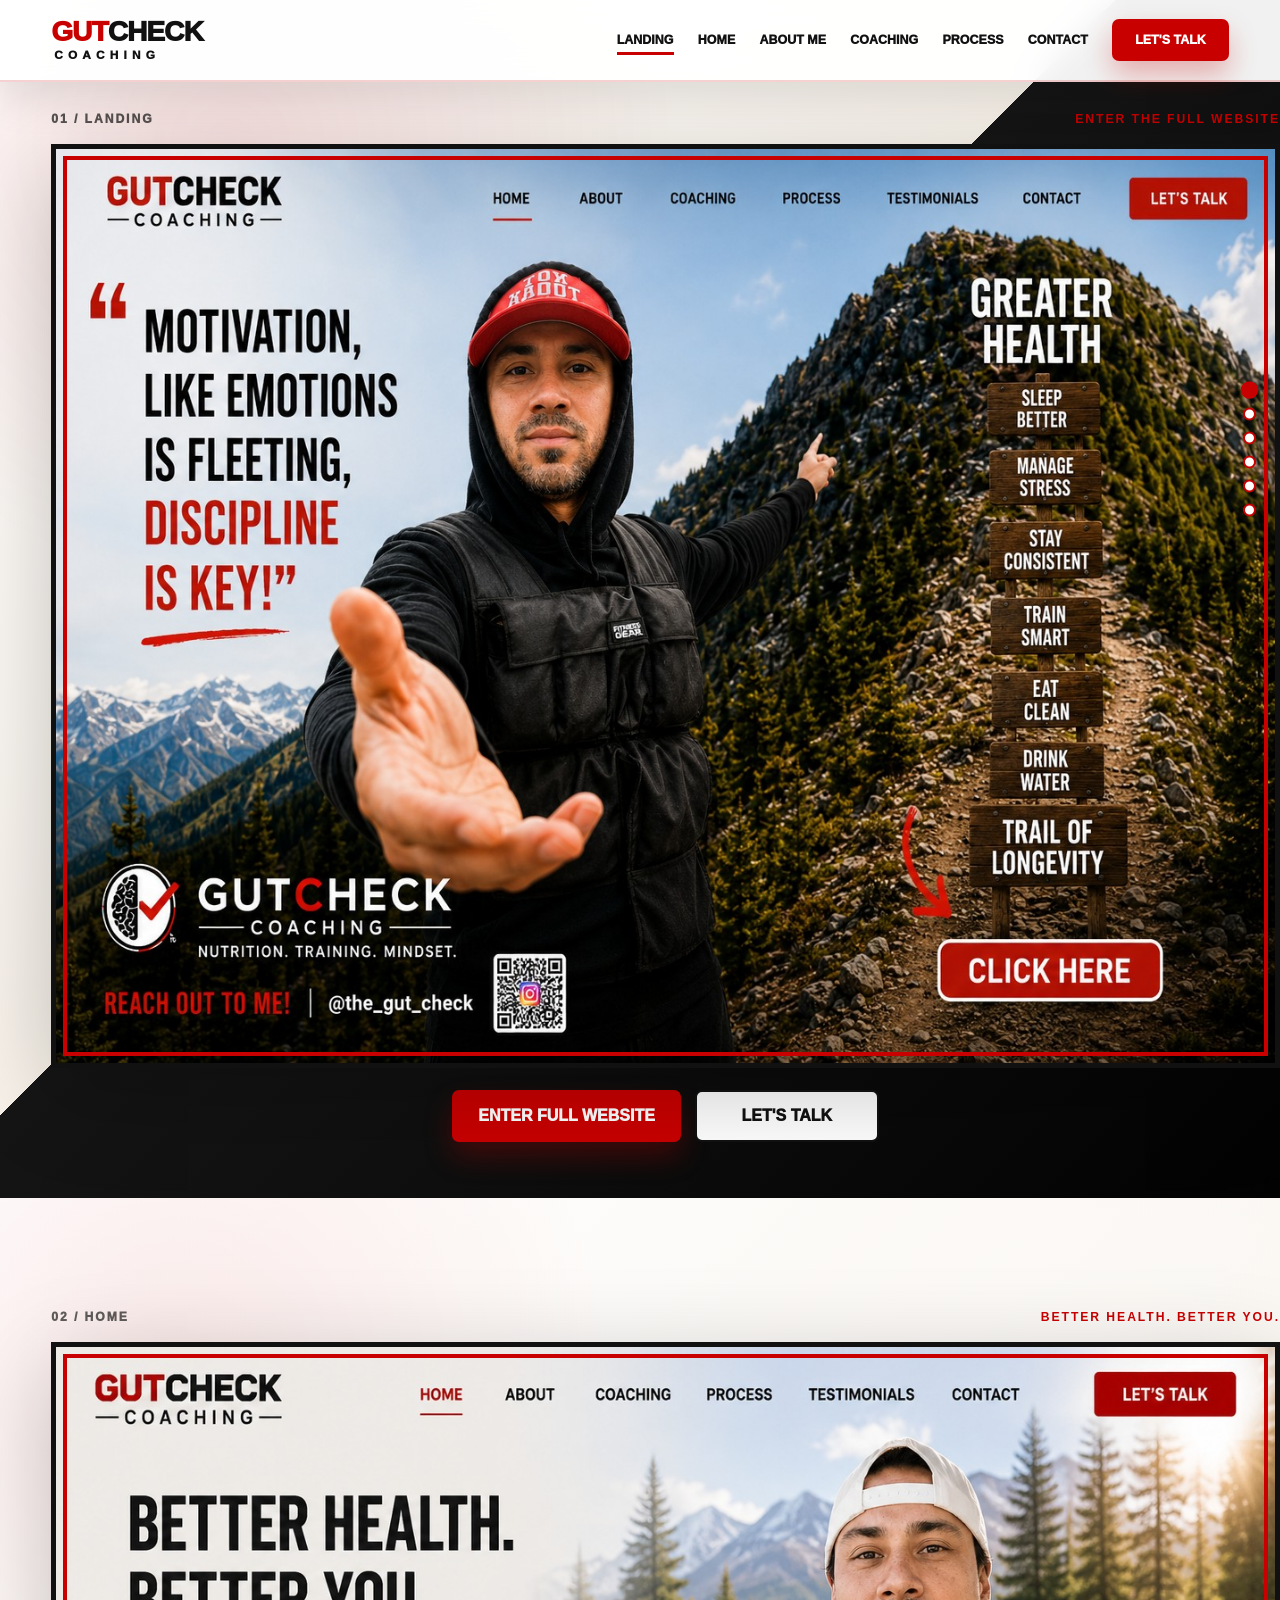
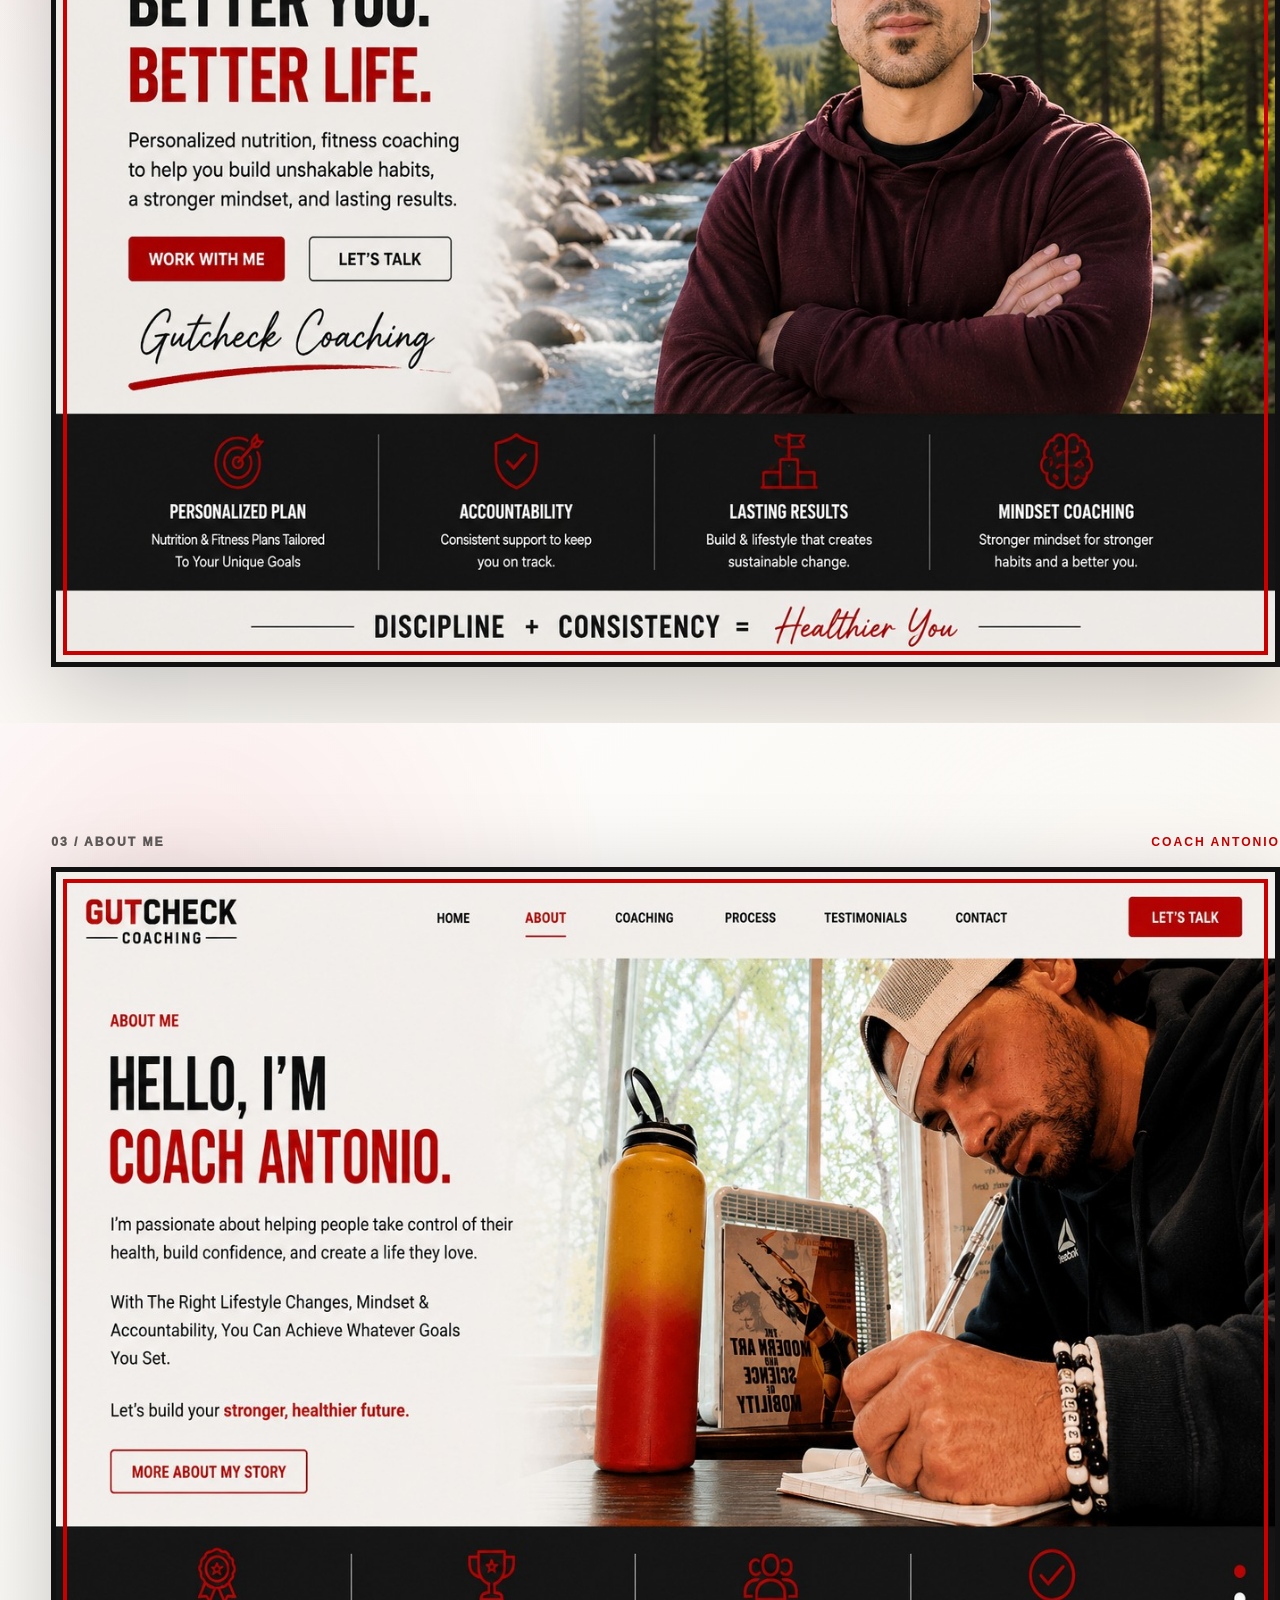
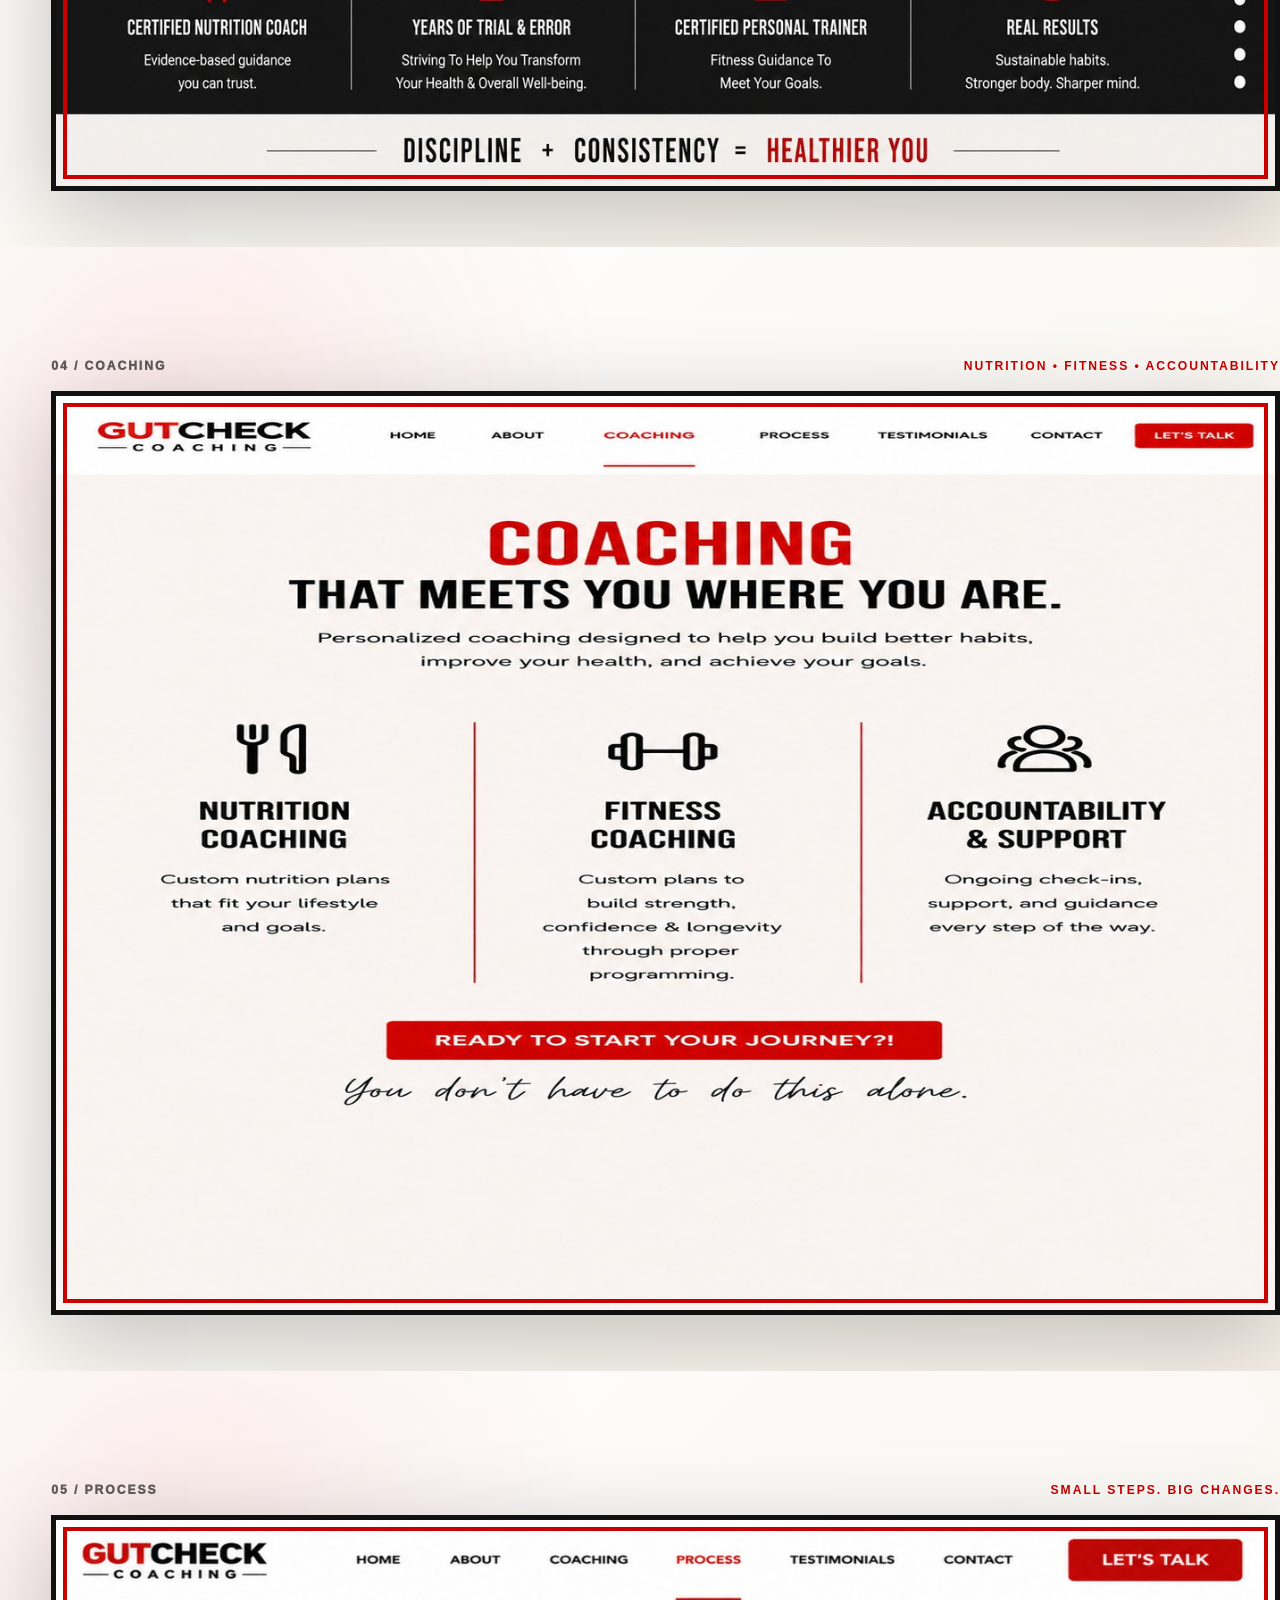
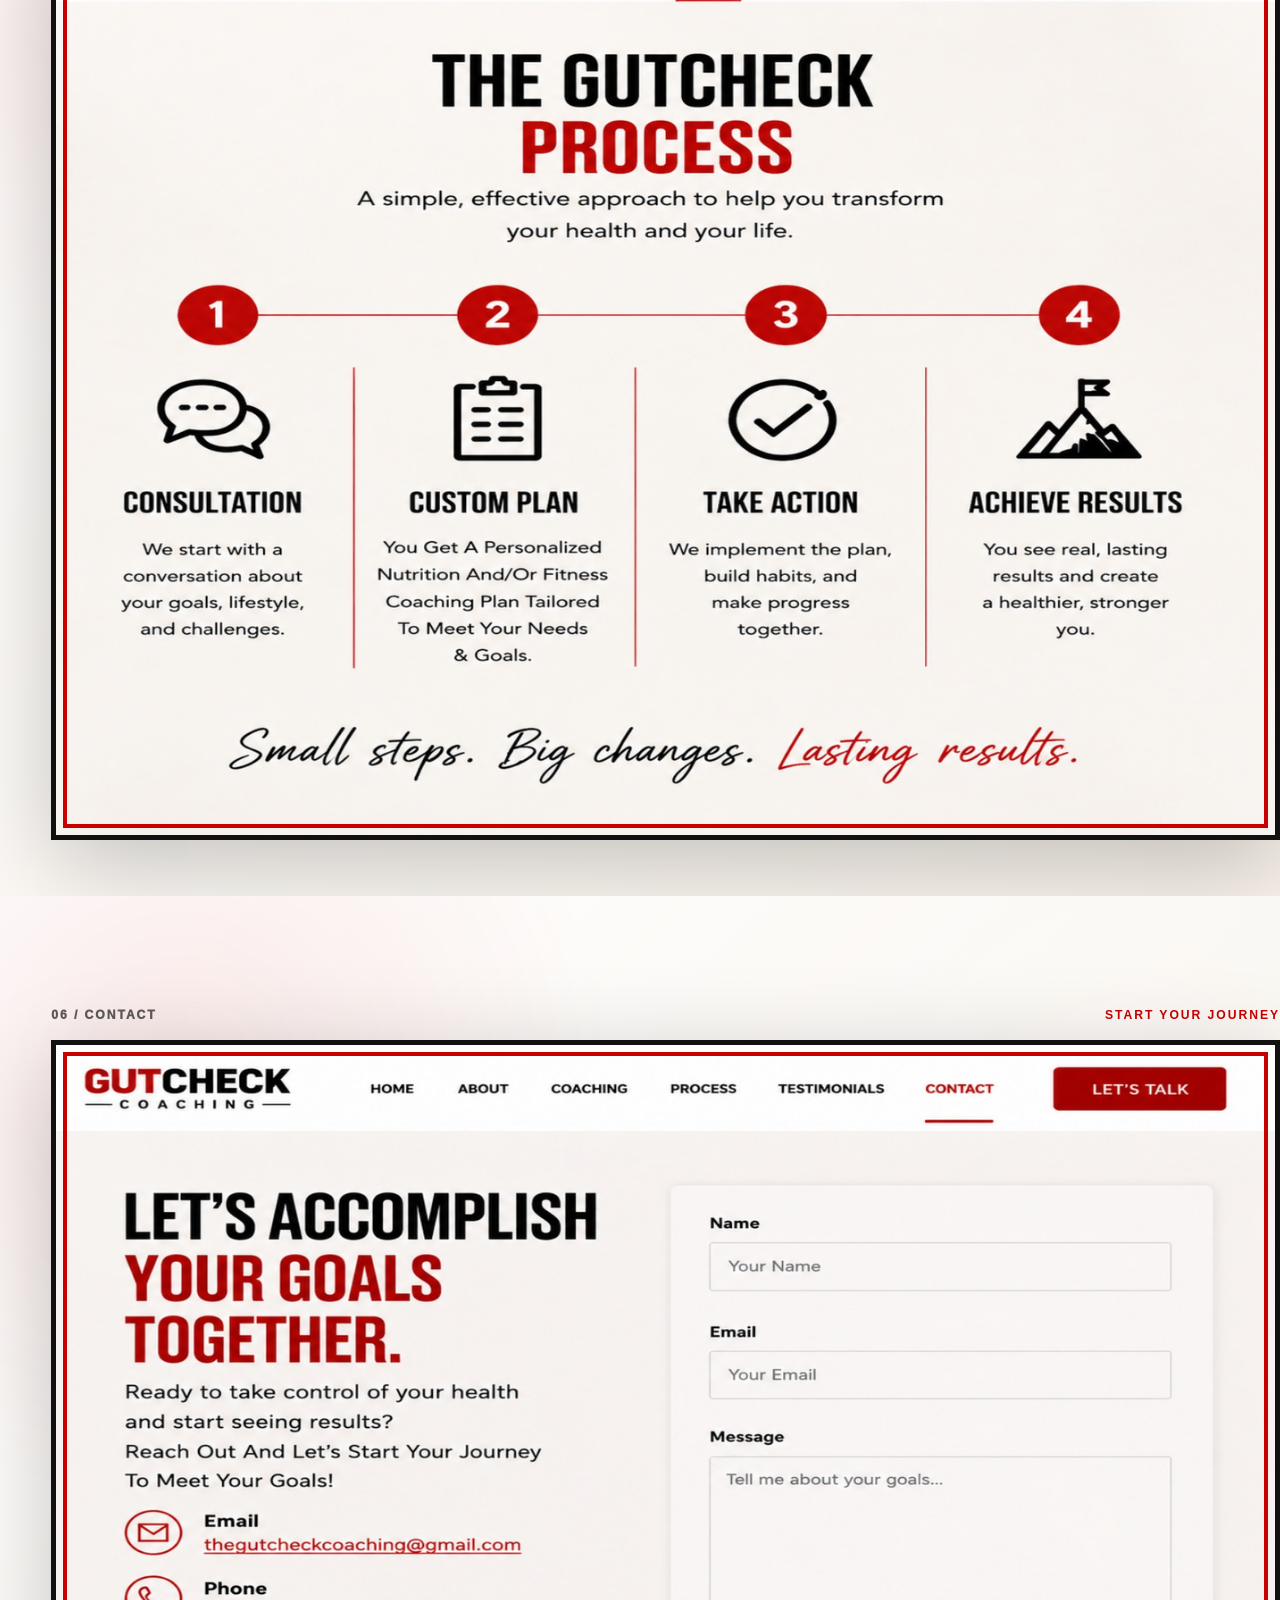
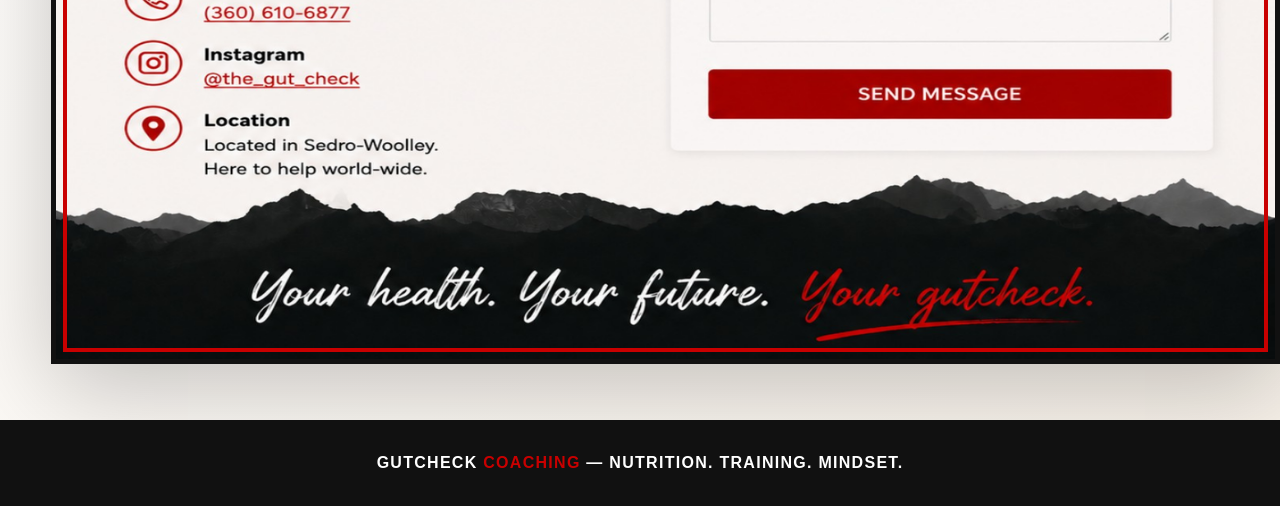
==== index.html @ faa70ff3 "Add files via upload" ====
<!DOCTYPE html>
<html lang="en">
<head>
<meta charset="UTF-8" />
<meta name="viewport" content="width=device-width, initial-scale=1.0" />
<title>Gutcheck Coaching</title>
<style>
:root{
  --red:#c90000;
  --black:#070707;
  --white:#ffffff;
  --cream:#f8f4ef;
}
*{box-sizing:border-box;margin:0;padding:0}
html{scroll-behavior:smooth}
body{
  font-family:Arial,Helvetica,sans-serif;
  background:#050505;
  color:#111;
  overflow-x:hidden;
}
body.locked{overflow:hidden}

/* Interactive fixed top menu */
.site-header{
  position:fixed;
  top:0;left:0;right:0;
  height:82px;
  z-index:1000;
  display:flex;
  align-items:center;
  justify-content:space-between;
  padding:0 clamp(16px,4vw,72px);
  background:rgba(255,255,255,.94);
  backdrop-filter:blur(14px);
  border-bottom:2px solid rgba(201,0,0,.18);
  box-shadow:0 14px 44px rgba(0,0,0,.12);
}
.logo{
  text-decoration:none;
  color:#111;
  font-size:clamp(1.2rem,2.2vw,2rem);
  font-weight:950;
  letter-spacing:-1px;
  line-height:.9;
}
.logo span{color:var(--red)}
.logo small{
  display:block;
  font-size:.42em;
  letter-spacing:.44em;
  margin-top:6px;
  margin-left:3px;
}
.menu{
  display:flex;
  align-items:center;
  gap:clamp(10px,1.9vw,28px);
}
.menu a{
  color:#111;
  text-decoration:none;
  text-transform:uppercase;
  font-size:.78rem;
  font-weight:950;
  position:relative;
  padding:12px 0;
}
.menu a::after{
  content:"";
  position:absolute;
  left:0;right:0;bottom:4px;
  height:3px;
  background:var(--red);
  transform:scaleX(0);
  transform-origin:left;
  transition:.25s;
}
.menu a:hover::after,.menu a.active::after{transform:scaleX(1)}
.menu .talk{
  background:var(--red);
  color:#fff;
  padding:14px 23px;
  border-radius:7px;
  box-shadow:0 14px 28px rgba(201,0,0,.28);
}
.menu .talk::after{display:none}
.hamburger{
  display:none;
  border:0;
  background:transparent;
  color:var(--red);
  font-size:2rem;
  font-weight:950;
  cursor:pointer;
}

/* Scroll progress */
.progress{
  position:fixed;
  top:82px;
  left:0;
  height:4px;
  width:0%;
  background:var(--red);
  z-index:1001;
  box-shadow:0 0 14px rgba(201,0,0,.55);
}

/* Side dot navigation */
.side-nav{
  position:fixed;
  right:24px;
  top:50%;
  transform:translateY(-50%);
  z-index:900;
  display:flex;
  flex-direction:column;
  gap:11px;
}
.side-nav button{
  width:13px;
  height:13px;
  border-radius:50%;
  border:2px solid var(--red);
  background:#fff;
  cursor:pointer;
  transition:.25s;
}
.side-nav button.active{
  background:var(--red);
  transform:scale(1.35);
}

/* Full-screen section flow */
main{scroll-snap-type:y proximity}
.section{
  min-height:100vh;
  display:grid;
  place-items:center;
  padding:112px clamp(14px,4vw,72px) 56px;
  scroll-snap-align:start;
  position:relative;
  overflow:hidden;
}
.section::before{
  content:"";
  position:absolute;
  inset:0;
  background:
    radial-gradient(circle at 14% 16%, rgba(201,0,0,.08), transparent 30%),
    radial-gradient(circle at 88% 20%, rgba(255,255,255,.20), transparent 26%),
    linear-gradient(135deg,#fff,#f7f1e9);
  z-index:0;
}
#landing::before{
  background:
    radial-gradient(circle at 18% 12%, rgba(201,0,0,.10), transparent 30%),
    linear-gradient(135deg,#fff 0%,#f7f1e9 45%,#151515 45%,#020202 100%);
}
.wrap{
  width:min(1365px,96vw);
  position:relative;
  z-index:1;
}
.label{
  margin-bottom:18px;
  display:flex;
  align-items:center;
  justify-content:space-between;
  gap:14px;
  color:rgba(0,0,0,.62);
  text-transform:uppercase;
  letter-spacing:.16em;
  font-weight:950;
  font-size:.76rem;
}
.label strong{color:var(--red)}
#landing .label{color:rgba(255,255,255,.78)}
#landing .label span:first-child{color:rgba(0,0,0,.65)}

.page-frame{
  width:min(1365px,96vw);
  background:#fff;
  border:5px solid #111;
  outline:4px solid var(--red);
  outline-offset:-16px;
  overflow:hidden;
  box-shadow:0 25px 90px rgba(0,0,0,.22);
  display:grid;
  place-items:center;
  opacity:0;
  transform:translateY(34px) scale(.985);
  transition:opacity .85s ease,transform .85s ease,box-shadow .25s ease;
  position:relative;
}
.page-frame.visible,#landing .page-frame{
  opacity:1;
  transform:translateY(0) scale(1);
}
.page-frame:hover{
  transform:translateY(-4px) scale(1.004);
  box-shadow:0 34px 100px rgba(201,0,0,.23);
}
.page-frame img{
  width:100%;
  height:auto;
  display:block;
  cursor:zoom-in;
  user-select:none;
}

/* Transparent button/link zones layered over the images */
.hotspot-layer{position:absolute;inset:0;z-index:4;pointer-events:none}
.hotspot{
  position:absolute;
  display:block;
  pointer-events:auto;
  border-radius:8px;
  background:rgba(201,0,0,0);
  transition:.2s;
}
.hotspot:hover{
  background:rgba(201,0,0,.10);
  box-shadow:inset 0 0 0 2px rgba(201,0,0,.45);
}

/* Visible entry buttons */
.entry-actions{
  margin-top:22px;
  display:flex;
  justify-content:center;
  gap:14px;
  flex-wrap:wrap;
}
.action-btn{
  min-width:184px;
  display:inline-flex;
  align-items:center;
  justify-content:center;
  padding:15px 24px;
  border:2px solid #111;
  border-radius:7px;
  text-decoration:none;
  background:#fff;
  color:#111;
  text-transform:uppercase;
  font-weight:950;
  transition:.25s;
}
.action-btn.primary{
  background:var(--red);
  border-color:var(--red);
  color:#fff;
  box-shadow:0 14px 28px rgba(201,0,0,.28);
}
.action-btn:hover{
  transform:translateY(-3px);
  box-shadow:0 14px 28px rgba(0,0,0,.18);
}

/* Lightbox */
.lightbox{
  position:fixed;
  inset:0;
  display:none;
  place-items:center;
  z-index:3000;
  background:rgba(0,0,0,.92);
  padding:30px;
}
.lightbox.open{display:grid}
.lightbox img{
  max-width:96vw;
  max-height:90vh;
  object-fit:contain;
  background:#fff;
  border:4px solid #fff;
  box-shadow:0 25px 100px rgba(0,0,0,.75);
}
.close-lightbox{
  position:fixed;
  top:18px;
  right:28px;
  color:#fff;
  font-size:50px;
  line-height:1;
  cursor:pointer;
}

/* Message modal */
.message-modal{
  position:fixed;
  inset:0;
  display:none;
  place-items:center;
  z-index:3200;
  background:rgba(0,0,0,.84);
  padding:24px;
}
.message-modal.open{display:grid}
.message-card{
  width:min(620px,94vw);
  background:#fff;
  border:4px solid #111;
  outline:3px solid var(--red);
  outline-offset:-12px;
  padding:32px;
  box-shadow:0 25px 100px rgba(0,0,0,.55);
}
.message-card h2{
  font-size:clamp(1.8rem,4vw,3rem);
  text-transform:uppercase;
  line-height:1;
  margin-bottom:10px;
}
.message-card h2 span{color:var(--red)}
.message-card p{margin-bottom:18px;line-height:1.45}
.message-card form{display:grid;gap:13px}
.message-card input,.message-card textarea{
  width:100%;
  border:1px solid #ccc;
  border-radius:6px;
  padding:14px;
  font:inherit;
}
.message-card textarea{min-height:130px;resize:vertical}
.message-card button{
  border:0;
  border-radius:6px;
  padding:15px;
  font-weight:950;
  text-transform:uppercase;
  cursor:pointer;
}
.modal-actions{display:grid;grid-template-columns:1fr 1fr;gap:12px}
.close-modal{background:#111;color:#fff}
.send-btn{background:var(--red);color:#fff}

footer{
  padding:34px 16px;
  text-align:center;
  color:white;
  background:#111;
  font-weight:900;
  letter-spacing:.08em;
}
footer span{color:var(--red)}

@media(max-width:900px){
  .hamburger{display:block}
  .menu{
    position:fixed;
    top:82px;
    left:0;right:0;
    flex-direction:column;
    align-items:stretch;
    background:white;
    padding:18px 22px 24px;
    border-bottom:3px solid var(--red);
    transform:translateY(-130%);
    transition:.25s;
    box-shadow:0 20px 50px rgba(0,0,0,.15);
  }
  .menu.open{transform:translateY(0)}
  .menu a{text-align:center;padding:15px}
  .side-nav{display:none}
  .section{padding-top:104px}
  .label{flex-direction:column;align-items:flex-start;gap:5px}
  .page-frame{
    border-width:3px;
    outline-width:3px;
    outline-offset:-10px;
  }
}
</style>
</head>

<body>
<header class="site-header">
  <a href="#landing" class="logo"><span>GUT</span>CHECK<small>COACHING</small></a>
  <button class="hamburger" aria-label="Open menu">☰</button>
  <nav class="menu">
    <a href="#landing">Landing</a>
    <a href="#home">Home</a>
    <a href="#about">About Me</a>
    <a href="#coaching">Coaching</a>
    <a href="#process">Process</a>
    <a href="#contact">Contact</a>
    <a href="#contact" class="talk">Let's Talk</a>
  </nav>
</header>

<div class="progress"></div>

<nav class="side-nav" aria-label="Page navigation">
  <button data-target="landing" aria-label="Landing"></button>
  <button data-target="home" aria-label="Home"></button>
  <button data-target="about" aria-label="About Me"></button>
  <button data-target="coaching" aria-label="Coaching"></button>
  <button data-target="process" aria-label="Process"></button>
  <button data-target="contact" aria-label="Contact"></button>
</nav>

<main>
  <section id="landing" class="section">
    <div class="wrap">
      <div class="label"><span>01 / Landing</span><strong>Enter The Full Website</strong></div>
      <div class="page-frame visible">
        <img src="assets/01-landing.png" alt="Landing page">
        <div class="hotspot-layer">
          <a class="hotspot" href="#home" aria-label="Click here to enter website" style="left:72%;top:84%;width:19%;height:8%;"></a>
          <a class="hotspot" href="https://www.instagram.com/the_gut_check" target="_blank" rel="noopener" aria-label="Open Instagram" style="left:21%;top:92%;width:18%;height:5%;"></a>
          <a class="hotspot" href="#home" aria-label="Home menu" style="left:36%;top:3%;width:7%;height:5%;"></a>
          <a class="hotspot" href="#about" aria-label="About menu" style="left:43%;top:3%;width:8%;height:5%;"></a>
          <a class="hotspot" href="#coaching" aria-label="Coaching menu" style="left:52%;top:3%;width:9%;height:5%;"></a>
          <a class="hotspot" href="#process" aria-label="Process menu" style="left:61%;top:3%;width:9%;height:5%;"></a>
          <a class="hotspot" href="#contact" aria-label="Contact menu" style="left:78%;top:3%;width:8%;height:5%;"></a>
          <a class="hotspot" href="#contact" aria-label="Let's talk" style="left:88%;top:2%;width:10%;height:6%;"></a>
        </div>
      </div>
      <div class="entry-actions">
        <a class="action-btn primary" href="#home">Enter Full Website</a>
        <a class="action-btn" href="#contact">Let's Talk</a>
      </div>
    </div>
  </section>

  <section id="home" class="section">
    <div class="wrap">
      <div class="label"><span>02 / Home</span><strong>Better Health. Better You.</strong></div>
      <div class="page-frame">
        <img src="assets/02-home.png" alt="Home page">
        <div class="hotspot-layer">
          <a class="hotspot" href="#contact" aria-label="Work with me" style="left:6%;top:53%;width:13%;height:6%;"></a>
          <a class="hotspot" href="#contact" aria-label="Let's talk" style="left:21%;top:53%;width:12%;height:6%;"></a>
          <a class="hotspot" href="#home" style="left:31%;top:3%;width:7%;height:5%;"></a>
          <a class="hotspot" href="#about" style="left:38%;top:3%;width:8%;height:5%;"></a>
          <a class="hotspot" href="#coaching" style="left:47%;top:3%;width:9%;height:5%;"></a>
          <a class="hotspot" href="#process" style="left:56%;top:3%;width:9%;height:5%;"></a>
          <a class="hotspot" href="#contact" style="left:71%;top:3%;width:9%;height:5%;"></a>
          <a class="hotspot" href="#contact" style="left:87%;top:2%;width:10%;height:6%;"></a>
        </div>
      </div>
    </div>
  </section>

  <section id="about" class="section">
    <div class="wrap">
      <div class="label"><span>03 / About Me</span><strong>Coach Antonio</strong></div>
      <div class="page-frame">
        <img src="assets/03-about-me.png" alt="About me page">
        <div class="hotspot-layer">
          <a class="hotspot" href="#contact" aria-label="More about my story" style="left:4%;top:63%;width:16%;height:6%;"></a>
          <a class="hotspot" href="#home" style="left:32%;top:3%;width:7%;height:5%;"></a>
          <a class="hotspot" href="#about" style="left:40%;top:3%;width:8%;height:5%;"></a>
          <a class="hotspot" href="#coaching" style="left:48%;top:3%;width:9%;height:5%;"></a>
          <a class="hotspot" href="#process" style="left:57%;top:3%;width:9%;height:5%;"></a>
          <a class="hotspot" href="#contact" style="left:73%;top:3%;width:9%;height:5%;"></a>
          <a class="hotspot" href="#contact" style="left:89%;top:2%;width:10%;height:6%;"></a>
        </div>
      </div>
    </div>
  </section>

  <section id="coaching" class="section">
    <div class="wrap">
      <div class="label"><span>04 / Coaching</span><strong>Nutrition • Fitness • Accountability</strong></div>
      <div class="page-frame">
        <img src="assets/04-coaching.png" alt="Coaching page">
        <div class="hotspot-layer">
          <a class="hotspot" href="#contact" aria-label="Ready to start your journey" style="left:27%;top:73%;width:46%;height:6%;"></a>
          <a class="hotspot" href="#home" style="left:27%;top:3%;width:7%;height:5%;"></a>
          <a class="hotspot" href="#about" style="left:34%;top:3%;width:8%;height:5%;"></a>
          <a class="hotspot" href="#coaching" style="left:42%;top:3%;width:10%;height:5%;"></a>
          <a class="hotspot" href="#process" style="left:54%;top:3%;width:9%;height:5%;"></a>
          <a class="hotspot" href="#contact" style="left:72%;top:3%;width:9%;height:5%;"></a>
          <a class="hotspot" href="#contact" style="left:88%;top:2%;width:10%;height:6%;"></a>
        </div>
      </div>
    </div>
  </section>

  <section id="process" class="section">
    <div class="wrap">
      <div class="label"><span>05 / Process</span><strong>Small Steps. Big Changes.</strong></div>
      <div class="page-frame">
        <img src="assets/05-process.png" alt="Process page">
        <div class="hotspot-layer">
          <a class="hotspot" href="#home" style="left:27%;top:3%;width:7%;height:5%;"></a>
          <a class="hotspot" href="#about" style="left:34%;top:3%;width:8%;height:5%;"></a>
          <a class="hotspot" href="#coaching" style="left:43%;top:3%;width:10%;height:5%;"></a>
          <a class="hotspot" href="#process" style="left:54%;top:3%;width:9%;height:5%;"></a>
          <a class="hotspot" href="#contact" style="left:72%;top:3%;width:9%;height:5%;"></a>
          <a class="hotspot" href="#contact" style="left:88%;top:2%;width:10%;height:6%;"></a>
        </div>
      </div>
    </div>
  </section>

  <section id="contact" class="section">
    <div class="wrap">
      <div class="label"><span>06 / Contact</span><strong>Start Your Journey</strong></div>
      <div class="page-frame">
        <img src="assets/06-contact.png" alt="Contact page">
        <div class="hotspot-layer">
          <a class="hotspot" href="#home" style="left:25%;top:3%;width:7%;height:5%;"></a>
          <a class="hotspot" href="#about" style="left:32%;top:3%;width:8%;height:5%;"></a>
          <a class="hotspot" href="#coaching" style="left:41%;top:3%;width:10%;height:5%;"></a>
          <a class="hotspot" href="#process" style="left:51%;top:3%;width:9%;height:5%;"></a>
          <a class="hotspot" href="#contact" style="left:69%;top:3%;width:9%;height:5%;"></a>
          <a class="hotspot" href="#contact" style="left:85%;top:2%;width:10%;height:6%;"></a>
          <a class="hotspot" href="mailto:thegutcheckcoaching@gmail.com" aria-label="Email Gutcheck Coaching" style="left:12%;top:50%;width:29%;height:5%;"></a>
          <a class="hotspot" href="tel:+13606106877" aria-label="Call Gutcheck Coaching" style="left:12%;top:59%;width:20%;height:5%;"></a>
          <a class="hotspot" href="https://www.instagram.com/the_gut_check" target="_blank" rel="noopener" aria-label="Open Instagram" style="left:12%;top:67%;width:18%;height:5%;"></a>
          <button class="hotspot open-message" aria-label="Open message form" style="left:54%;top:68%;width:37%;height:7%;border:0;cursor:pointer;"></button>
        </div>
      </div>
    </div>
  </section>
</main>

<div class="lightbox" aria-hidden="true">
  <span class="close-lightbox">&times;</span>
  <img src="" alt="Expanded page preview">
</div>

<div class="message-modal" aria-hidden="true">
  <div class="message-card">
    <h2>Send A <span>Message</span></h2>
    <p>This opens the visitor’s email app with their message ready to send to Gutcheck Coaching.</p>
    <form id="messageForm">
      <input id="visitorName" type="text" placeholder="Your Name" required>
      <input id="visitorEmail" type="email" placeholder="Your Email" required>
      <textarea id="visitorMessage" placeholder="Tell me about your goals..." required></textarea>
      <div class="modal-actions">
        <button class="close-modal" type="button">Close</button>
        <button class="send-btn" type="submit">Send Message</button>
      </div>
    </form>
  </div>
</div>

<footer>GUTCHECK <span>COACHING</span> — NUTRITION. TRAINING. MINDSET.</footer>

<script>
const menu=document.querySelector('.menu');
const hamburger=document.querySelector('.hamburger');
const progress=document.querySelector('.progress');
const links=[...document.querySelectorAll('.menu a')];
const dots=[...document.querySelectorAll('.side-nav button')];
const sections=[...document.querySelectorAll('section[id]')];
const frames=[...document.querySelectorAll('.page-frame')];

hamburger.addEventListener('click',()=>menu.classList.toggle('open'));
links.forEach(link=>link.addEventListener('click',()=>menu.classList.remove('open')));

function updateProgress(){
  const doc=document.documentElement;
  const max=doc.scrollHeight-doc.clientHeight;
  progress.style.width=`${(doc.scrollTop/max)*100}%`;
}
window.addEventListener('scroll',updateProgress);
updateProgress();

const revealObserver=new IntersectionObserver(entries=>{
  entries.forEach(entry=>{
    if(entry.isIntersecting) entry.target.classList.add('visible');
  });
},{threshold:.18});
frames.forEach(frame=>revealObserver.observe(frame));

const activeObserver=new IntersectionObserver(entries=>{
  entries.forEach(entry=>{
    if(entry.isIntersecting){
      const id=entry.target.id;
      links.forEach(link=>link.classList.toggle('active',link.getAttribute('href')===`#${id}`));
      dots.forEach(dot=>dot.classList.toggle('active',dot.dataset.target===id));
    }
  });
},{threshold:.54});
sections.forEach(section=>activeObserver.observe(section));

dots.forEach(dot=>{
  dot.addEventListener('click',()=>document.getElementById(dot.dataset.target).scrollIntoView({behavior:'smooth'}));
});

/* click page images to zoom unless clicking a button/link overlay */
const lightbox=document.querySelector('.lightbox');
const lightboxImg=lightbox.querySelector('img');
document.querySelectorAll('.page-frame img').forEach(img=>{
  img.addEventListener('click',()=>{
    lightboxImg.src=img.src;
    lightbox.classList.add('open');
    document.body.classList.add('locked');
  });
});
function closeLightbox(){
  lightbox.classList.remove('open');
  document.body.classList.remove('locked');
}
document.querySelector('.close-lightbox').addEventListener('click',closeLightbox);
lightbox.addEventListener('click',e=>{if(e.target===lightbox)closeLightbox();});
document.querySelectorAll('.hotspot').forEach(h=>h.addEventListener('click',e=>e.stopPropagation()));

/* contact message modal */
const messageModal=document.querySelector('.message-modal');
document.querySelectorAll('.open-message').forEach(btn=>{
  btn.addEventListener('click',e=>{
    e.stopPropagation();
    messageModal.classList.add('open');
    document.body.classList.add('locked');
  });
});
document.querySelector('.close-modal').addEventListener('click',()=>{
  messageModal.classList.remove('open');
  document.body.classList.remove('locked');
});
messageModal.addEventListener('click',e=>{
  if(e.target===messageModal){
    messageModal.classList.remove('open');
    document.body.classList.remove('locked');
  }
});
document.getElementById('messageForm').addEventListener('submit',e=>{
  e.preventDefault();
  const name=encodeURIComponent(document.getElementById('visitorName').value);
  const email=encodeURIComponent(document.getElementById('visitorEmail').value);
  const message=encodeURIComponent(document.getElementById('visitorMessage').value);
  window.location.href=`mailto:thegutcheckcoaching@gmail.com?subject=Gutcheck%20Coaching%20Inquiry&body=Name:%20${name}%0AEmail:%20${email}%0A%0AMessage:%0A${message}`;
});
</script>
</body>
</html>
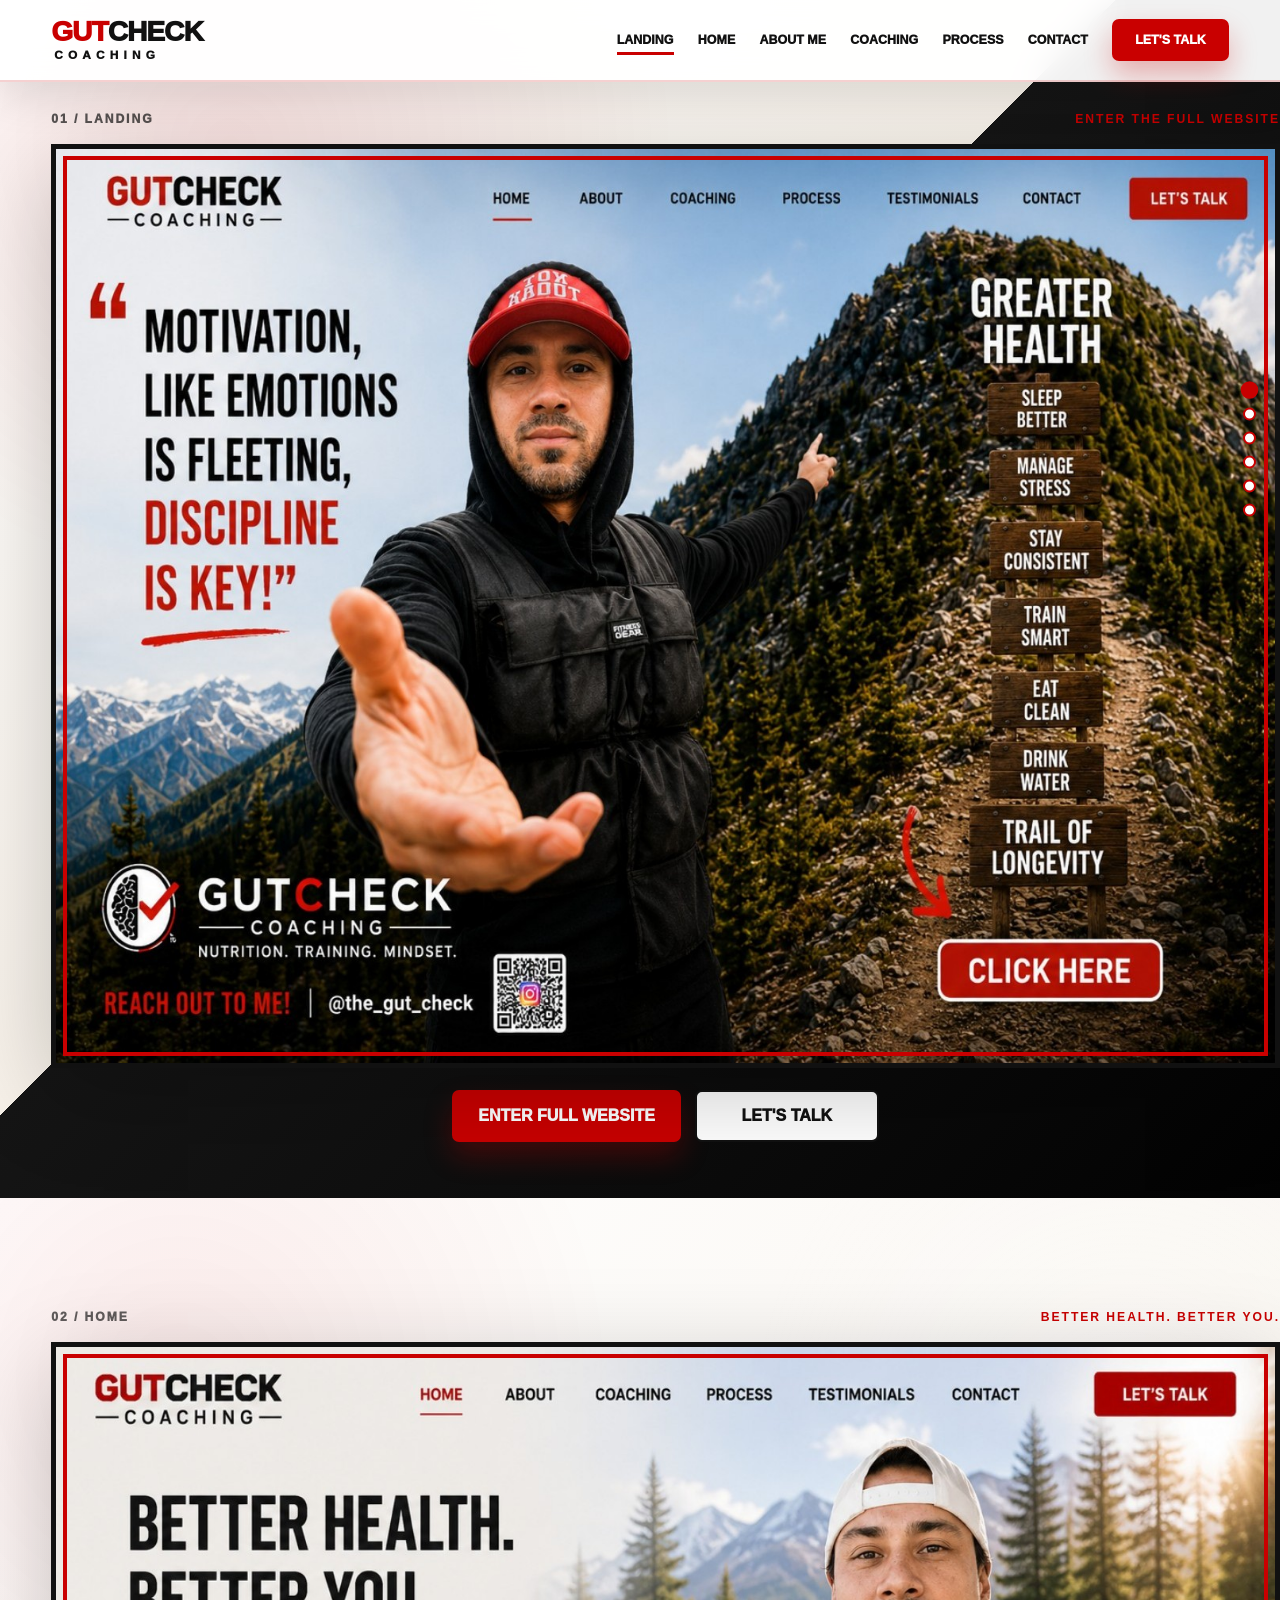
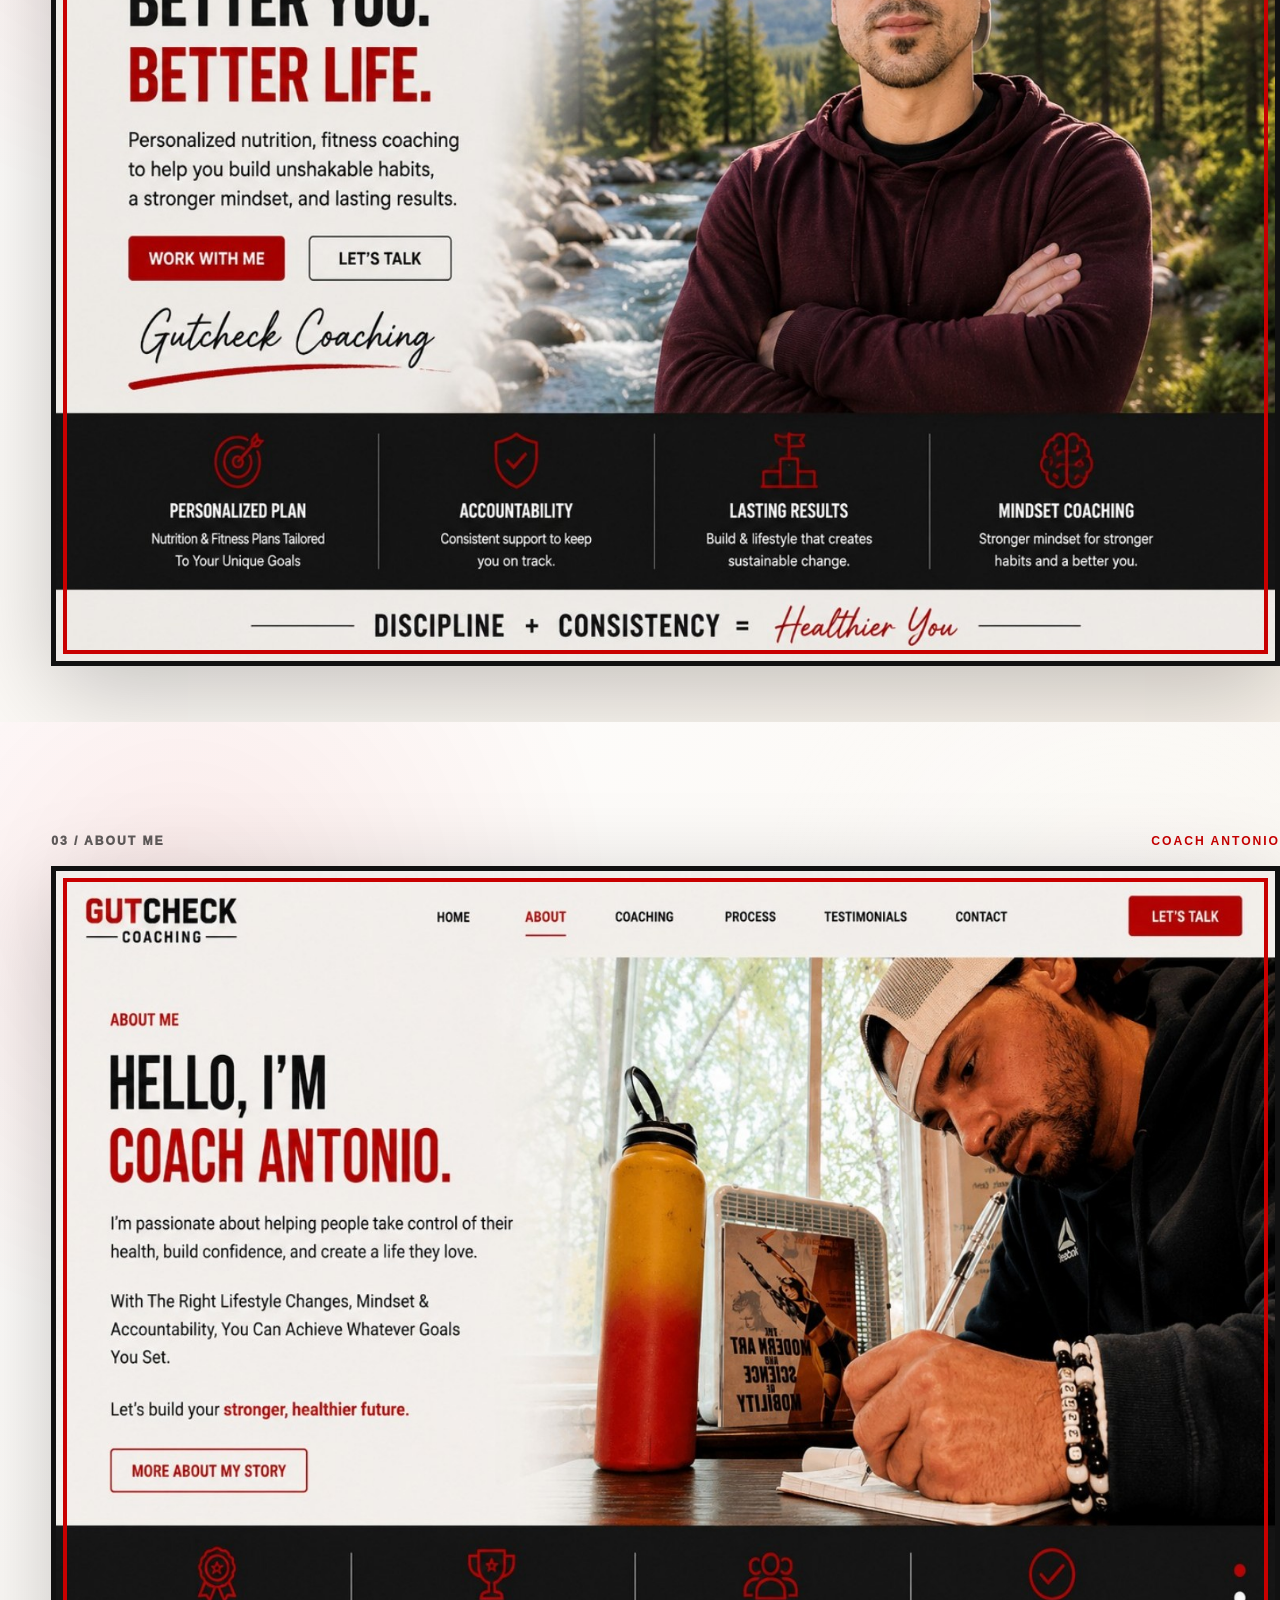
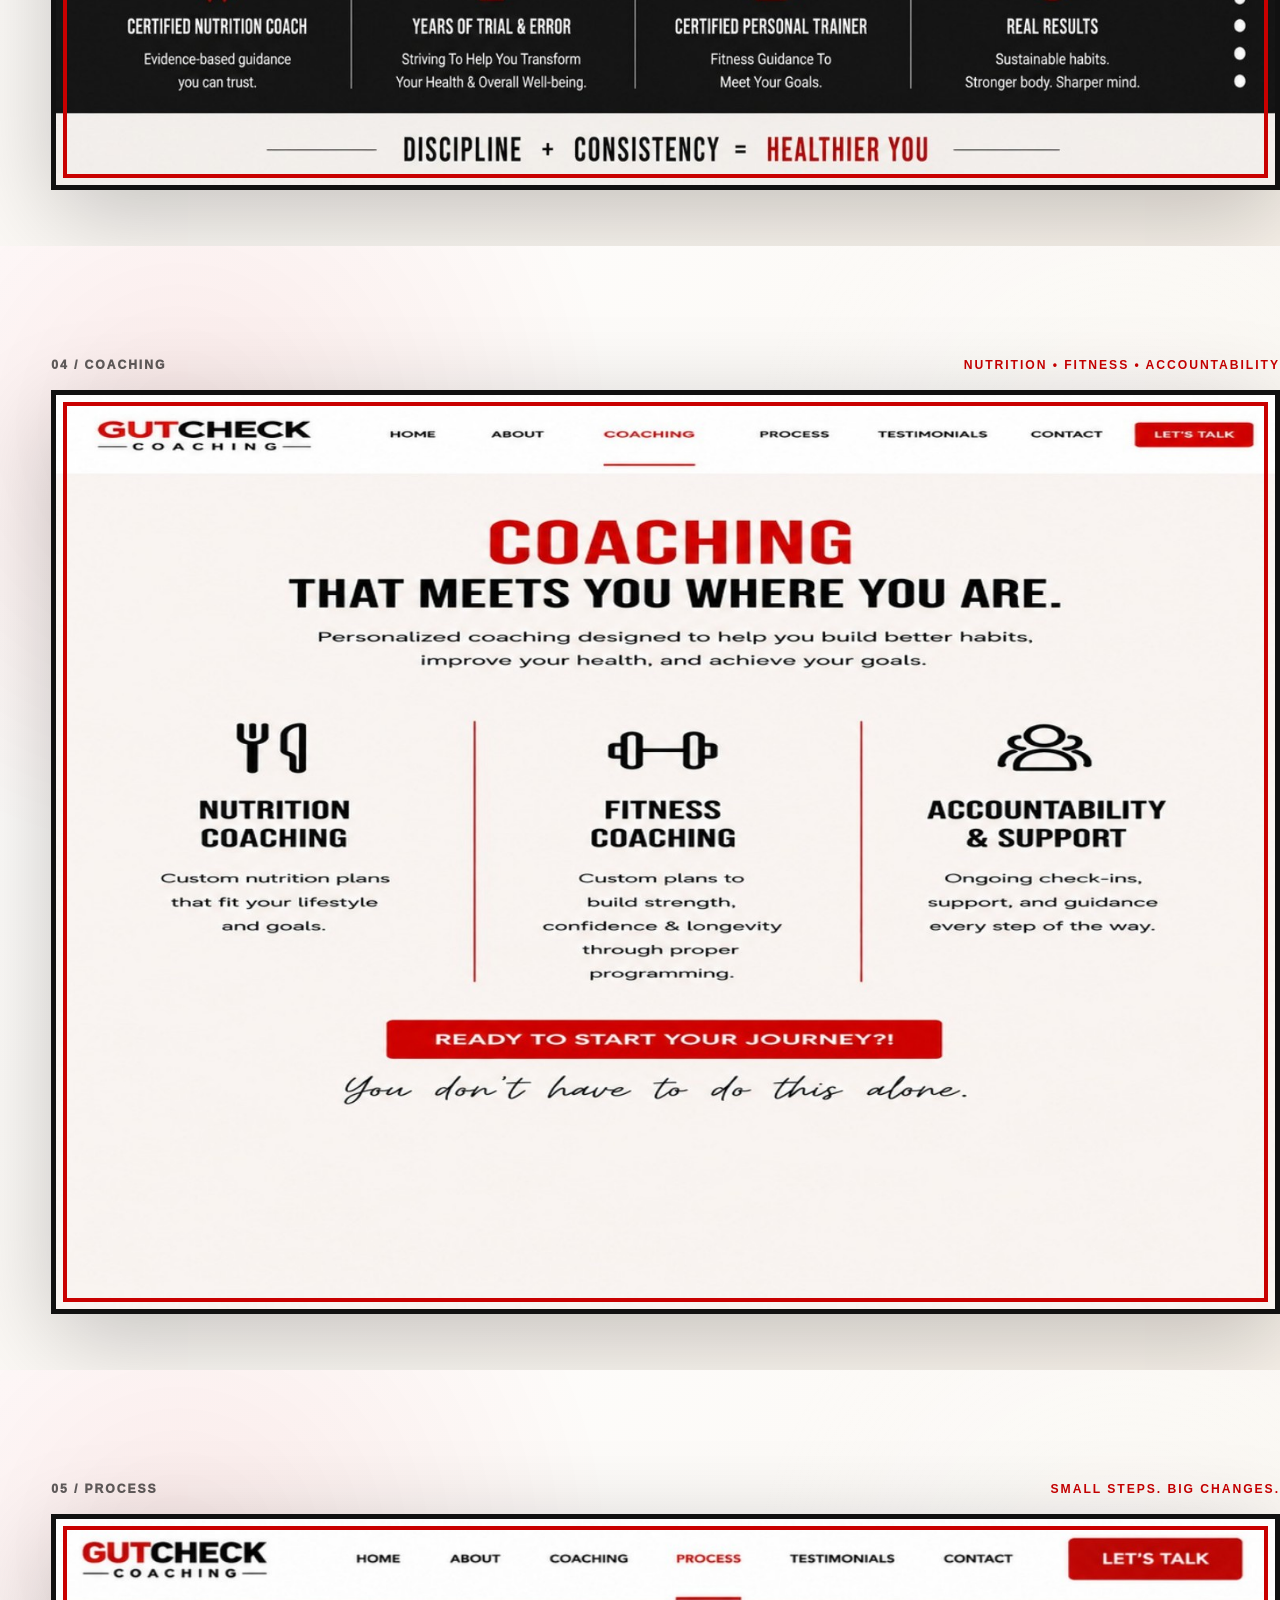
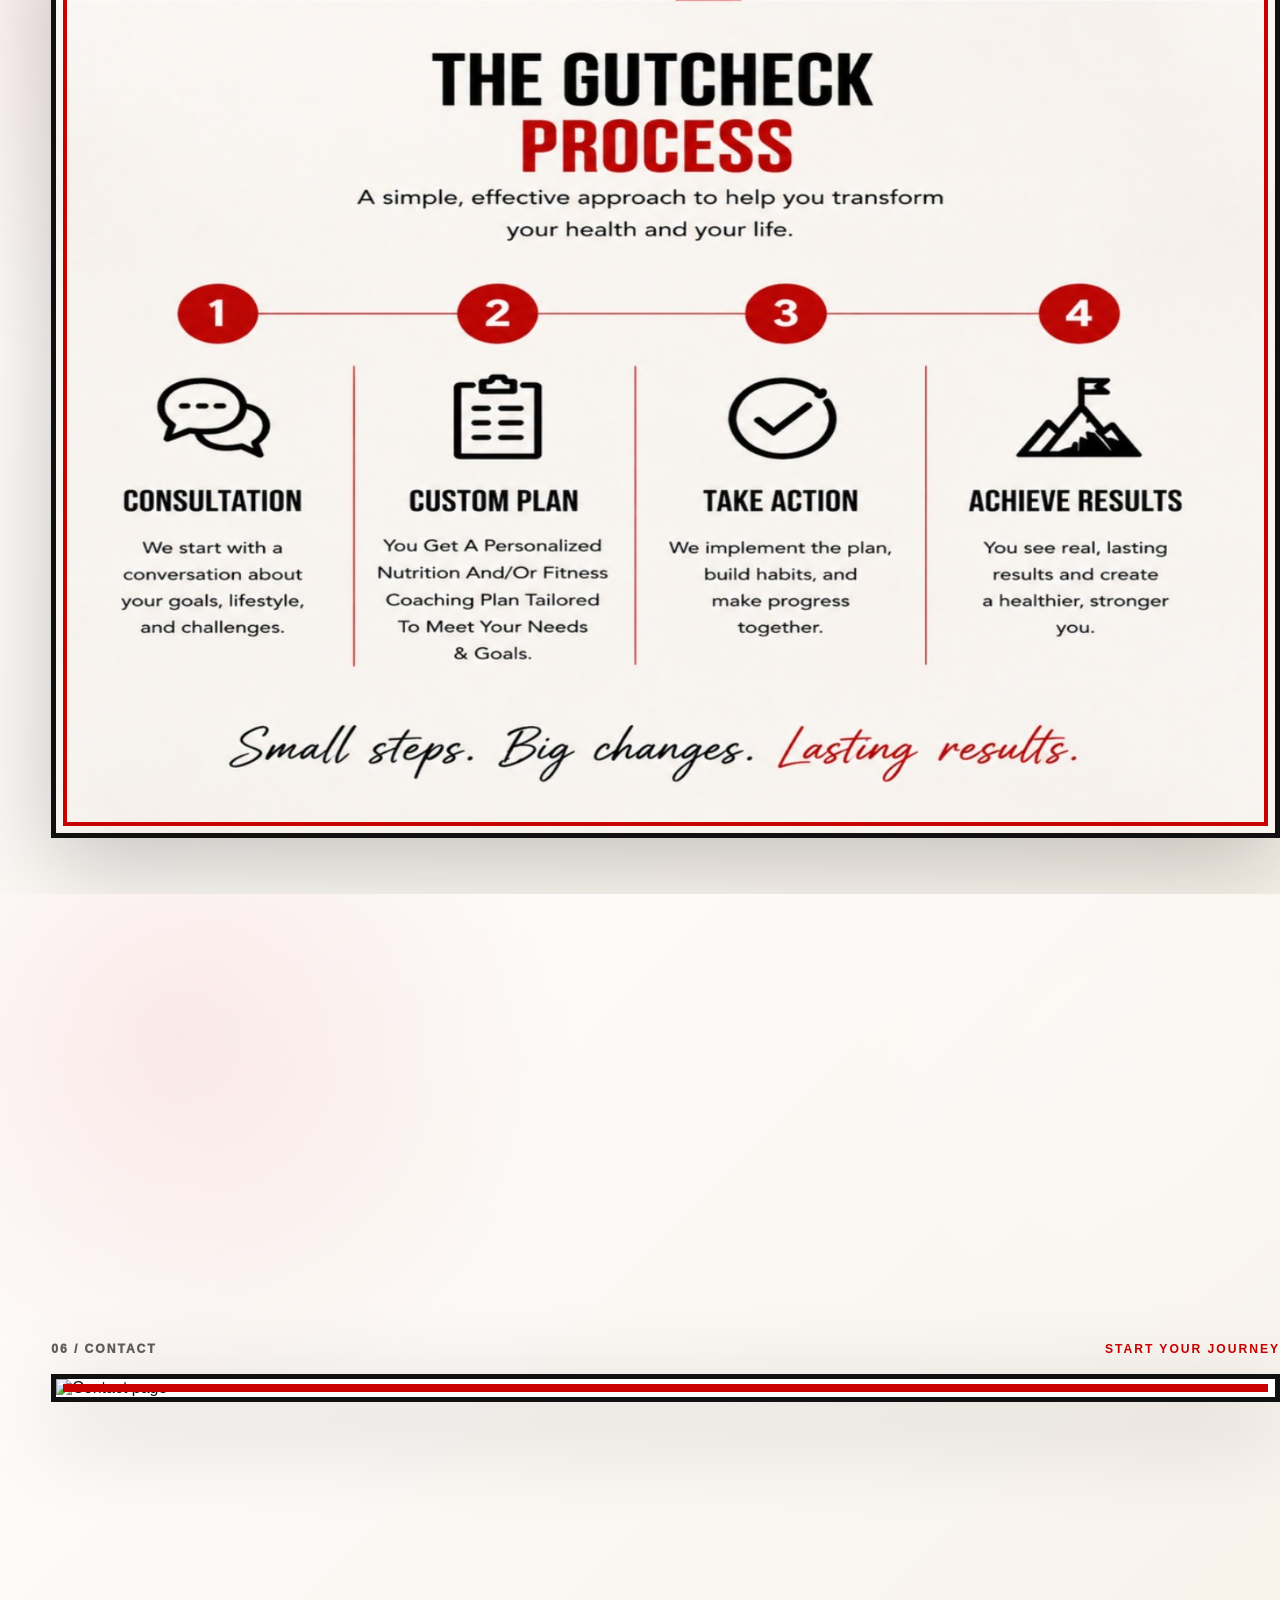
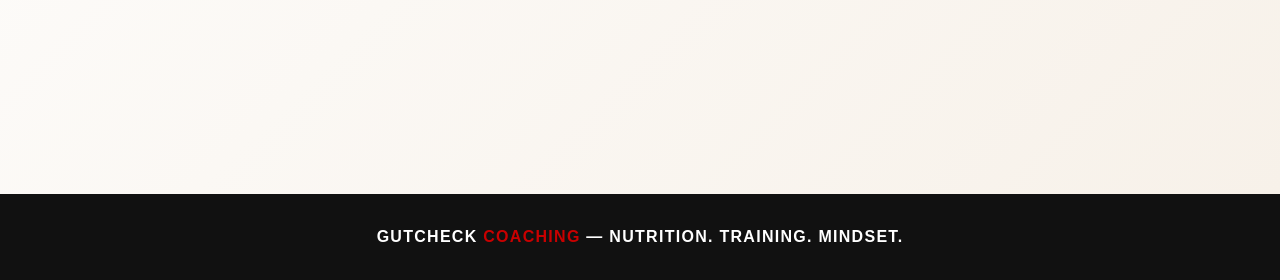
==== commit a9a94ad6: "Update index.html" ====
--- a/index.html
+++ b/index.html
@@ -415,13 +415,13 @@
           <a class="hotspot" href="#about" aria-label="About menu" style="left:43%;top:3%;width:8%;height:5%;"></a>
           <a class="hotspot" href="#coaching" aria-label="Coaching menu" style="left:52%;top:3%;width:9%;height:5%;"></a>
           <a class="hotspot" href="#process" aria-label="Process menu" style="left:61%;top:3%;width:9%;height:5%;"></a>
-          <a class="hotspot" href="#contact" aria-label="Contact menu" style="left:78%;top:3%;width:8%;height:5%;"></a>
-          <a class="hotspot" href="#contact" aria-label="Let's talk" style="left:88%;top:2%;width:10%;height:6%;"></a>
+          <a class="hotspot" href="contact.html" aria-label="Contact menu" style="left:78%;top:3%;width:8%;height:5%;"></a>
+          <a class="hotspot" href="contact.html" aria-label="Let's talk" style="left:88%;top:2%;width:10%;height:6%;"></a>
         </div>
       </div>
       <div class="entry-actions">
         <a class="action-btn primary" href="#home">Enter Full Website</a>
-        <a class="action-btn" href="#contact">Let's Talk</a>
+        <a class="action-btn" href="contact.html">Let's Talk</a>
       </div>
     </div>
   </section>
@@ -432,14 +432,14 @@
       <div class="page-frame">
         <img src="assets/02-home.png" alt="Home page">
         <div class="hotspot-layer">
-          <a class="hotspot" href="#contact" aria-label="Work with me" style="left:6%;top:53%;width:13%;height:6%;"></a>
-          <a class="hotspot" href="#contact" aria-label="Let's talk" style="left:21%;top:53%;width:12%;height:6%;"></a>
+          <a class="hotspot" href="contact.html" aria-label="Work with me" style="left:6%;top:53%;width:13%;height:6%;"></a>
+          <a class="hotspot" href="contact.html" aria-label="Let's talk" style="left:21%;top:53%;width:12%;height:6%;"></a>
           <a class="hotspot" href="#home" style="left:31%;top:3%;width:7%;height:5%;"></a>
           <a class="hotspot" href="#about" style="left:38%;top:3%;width:8%;height:5%;"></a>
           <a class="hotspot" href="#coaching" style="left:47%;top:3%;width:9%;height:5%;"></a>
           <a class="hotspot" href="#process" style="left:56%;top:3%;width:9%;height:5%;"></a>
-          <a class="hotspot" href="#contact" style="left:71%;top:3%;width:9%;height:5%;"></a>
-          <a class="hotspot" href="#contact" style="left:87%;top:2%;width:10%;height:6%;"></a>
+          <a class="hotspot" href="contact.html" style="left:71%;top:3%;width:9%;height:5%;"></a>
+          <a class="hotspot" href="contact.html" style="left:87%;top:2%;width:10%;height:6%;"></a>
         </div>
       </div>
     </div>
@@ -451,13 +451,13 @@
       <div class="page-frame">
         <img src="assets/03-about-me.png" alt="About me page">
         <div class="hotspot-layer">
-          <a class="hotspot" href="#contact" aria-label="More about my story" style="left:4%;top:63%;width:16%;height:6%;"></a>
+          <a class="hotspot" href="contact.html" aria-label="More about my story" style="left:4%;top:63%;width:16%;height:6%;"></a>
           <a class="hotspot" href="#home" style="left:32%;top:3%;width:7%;height:5%;"></a>
           <a class="hotspot" href="#about" style="left:40%;top:3%;width:8%;height:5%;"></a>
           <a class="hotspot" href="#coaching" style="left:48%;top:3%;width:9%;height:5%;"></a>
           <a class="hotspot" href="#process" style="left:57%;top:3%;width:9%;height:5%;"></a>
-          <a class="hotspot" href="#contact" style="left:73%;top:3%;width:9%;height:5%;"></a>
-          <a class="hotspot" href="#contact" style="left:89%;top:2%;width:10%;height:6%;"></a>
+          <a class="hotspot" href="contact.html" style="left:73%;top:3%;width:9%;height:5%;"></a>
+          <a class="hotspot" href="contact.html" style="left:89%;top:2%;width:10%;height:6%;"></a>
         </div>
       </div>
     </div>
@@ -469,13 +469,13 @@
       <div class="page-frame">
         <img src="assets/04-coaching.png" alt="Coaching page">
         <div class="hotspot-layer">
-          <a class="hotspot" href="#contact" aria-label="Ready to start your journey" style="left:27%;top:73%;width:46%;height:6%;"></a>
+          <a class="hotspot" href="contact.html" aria-label="Ready to start your journey" style="left:27%;top:73%;width:46%;height:6%;"></a>
           <a class="hotspot" href="#home" style="left:27%;top:3%;width:7%;height:5%;"></a>
           <a class="hotspot" href="#about" style="left:34%;top:3%;width:8%;height:5%;"></a>
           <a class="hotspot" href="#coaching" style="left:42%;top:3%;width:10%;height:5%;"></a>
           <a class="hotspot" href="#process" style="left:54%;top:3%;width:9%;height:5%;"></a>
-          <a class="hotspot" href="#contact" style="left:72%;top:3%;width:9%;height:5%;"></a>
-          <a class="hotspot" href="#contact" style="left:88%;top:2%;width:10%;height:6%;"></a>
+          <a class="hotspot" href="contact.html" style="left:72%;top:3%;width:9%;height:5%;"></a>
+          <a class="hotspot" href="contact.html" style="left:88%;top:2%;width:10%;height:6%;"></a>
         </div>
       </div>
     </div>
@@ -491,8 +491,8 @@
           <a class="hotspot" href="#about" style="left:34%;top:3%;width:8%;height:5%;"></a>
           <a class="hotspot" href="#coaching" style="left:43%;top:3%;width:10%;height:5%;"></a>
           <a class="hotspot" href="#process" style="left:54%;top:3%;width:9%;height:5%;"></a>
-          <a class="hotspot" href="#contact" style="left:72%;top:3%;width:9%;height:5%;"></a>
-          <a class="hotspot" href="#contact" style="left:88%;top:2%;width:10%;height:6%;"></a>
+          <a class="hotspot" href="contact.html" style="left:72%;top:3%;width:9%;height:5%;"></a>
+          <a class="hotspot" href="contact.html" style="left:88%;top:2%;width:10%;height:6%;"></a>
         </div>
       </div>
     </div>
@@ -508,8 +508,8 @@
           <a class="hotspot" href="#about" style="left:32%;top:3%;width:8%;height:5%;"></a>
           <a class="hotspot" href="#coaching" style="left:41%;top:3%;width:10%;height:5%;"></a>
           <a class="hotspot" href="#process" style="left:51%;top:3%;width:9%;height:5%;"></a>
-          <a class="hotspot" href="#contact" style="left:69%;top:3%;width:9%;height:5%;"></a>
-          <a class="hotspot" href="#contact" style="left:85%;top:2%;width:10%;height:6%;"></a>
+          <a class="hotspot" href="contact.html" style="left:69%;top:3%;width:9%;height:5%;"></a>
+          <a class="hotspot" href="contact.html" style="left:85%;top:2%;width:10%;height:6%;"></a>
           <a class="hotspot" href="mailto:thegutcheckcoaching@gmail.com" aria-label="Email Gutcheck Coaching" style="left:12%;top:50%;width:29%;height:5%;"></a>
           <a class="hotspot" href="tel:+13606106877" aria-label="Call Gutcheck Coaching" style="left:12%;top:59%;width:20%;height:5%;"></a>
           <a class="hotspot" href="https://www.instagram.com/the_gut_check" target="_blank" rel="noopener" aria-label="Open Instagram" style="left:12%;top:67%;width:18%;height:5%;"></a>
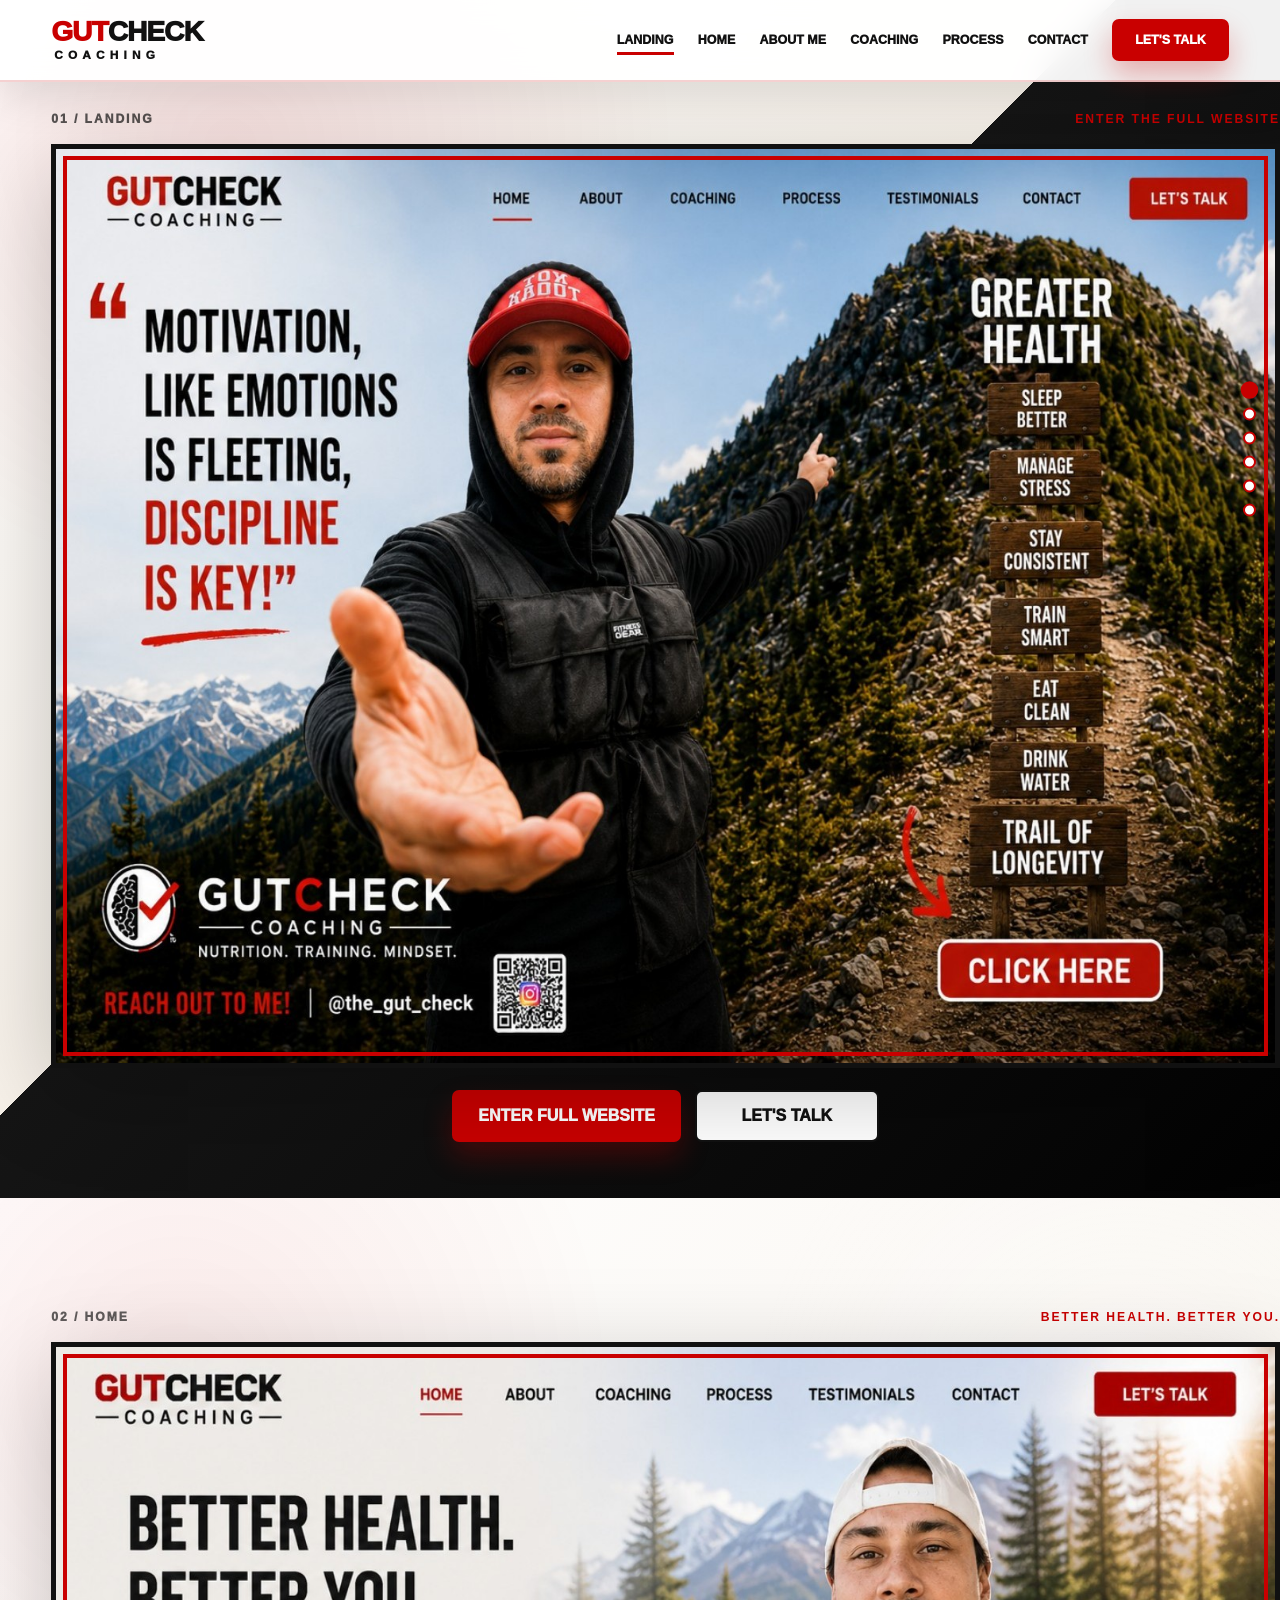
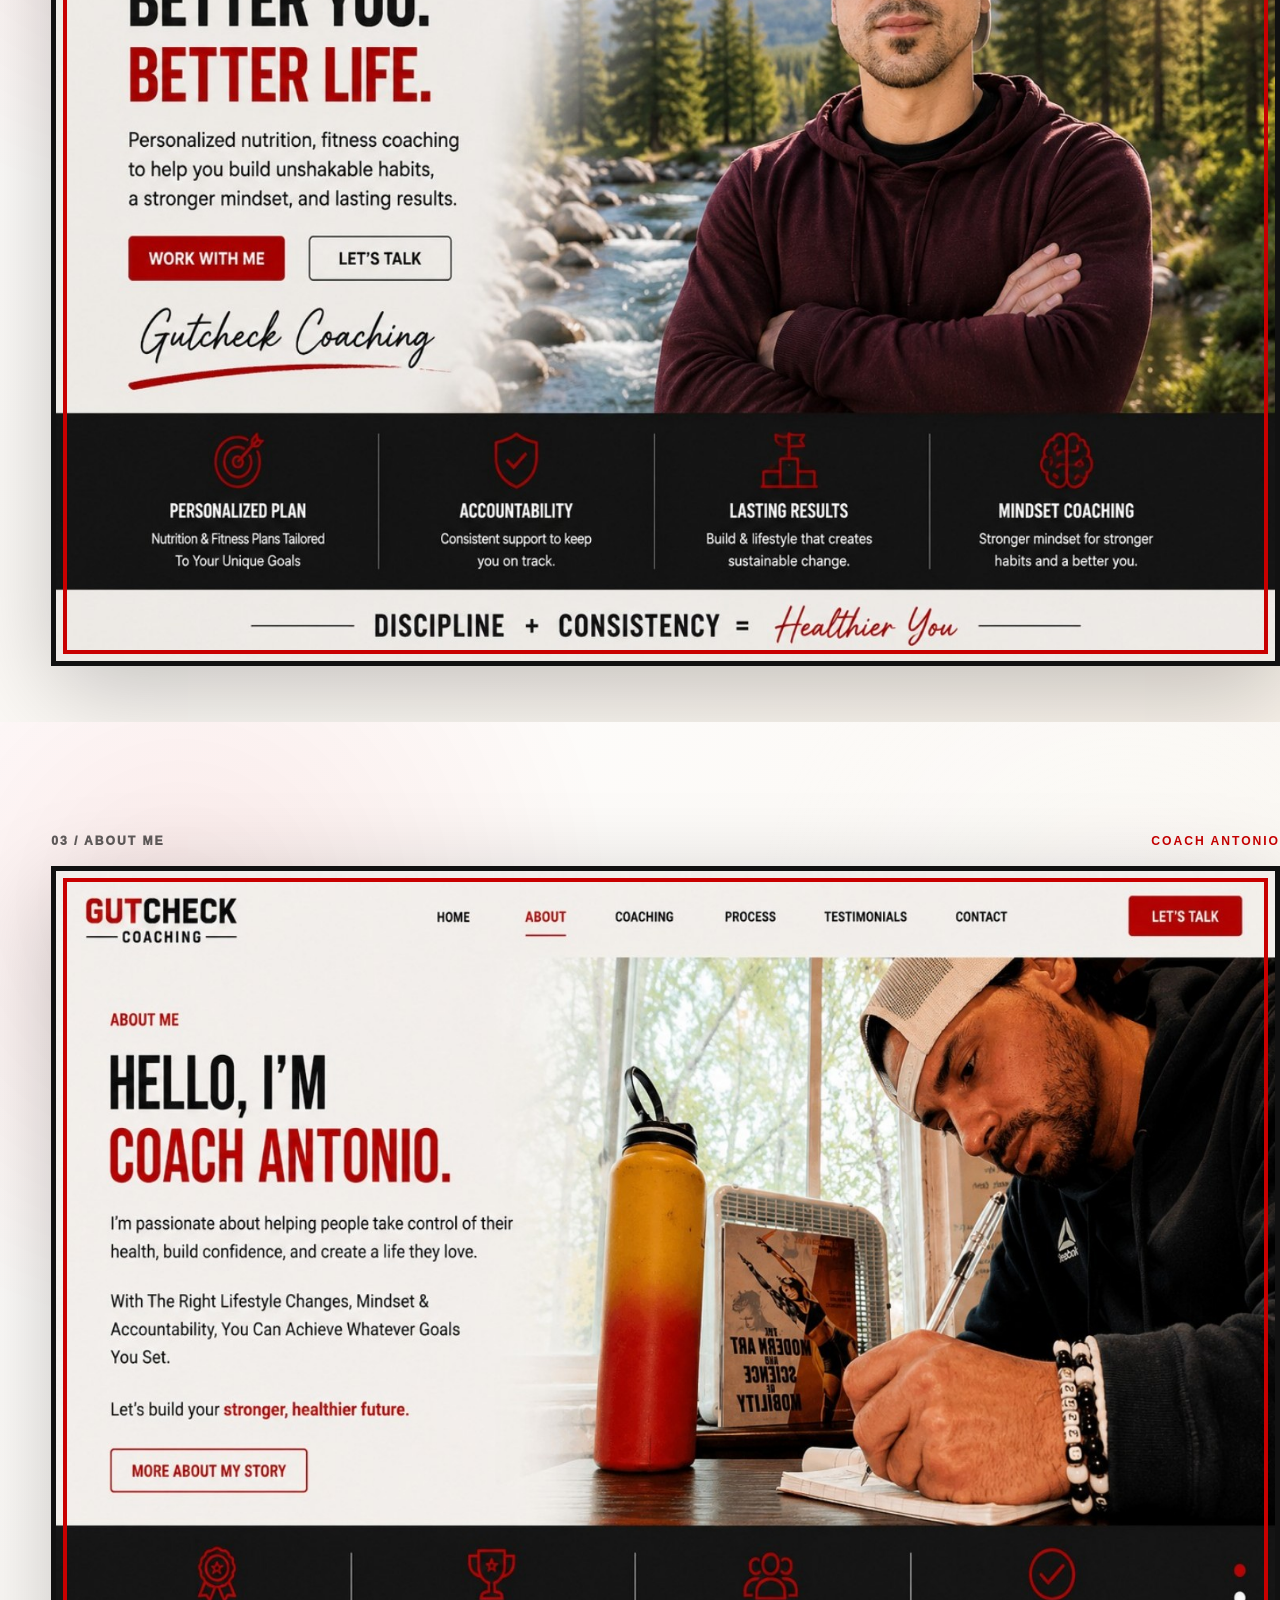
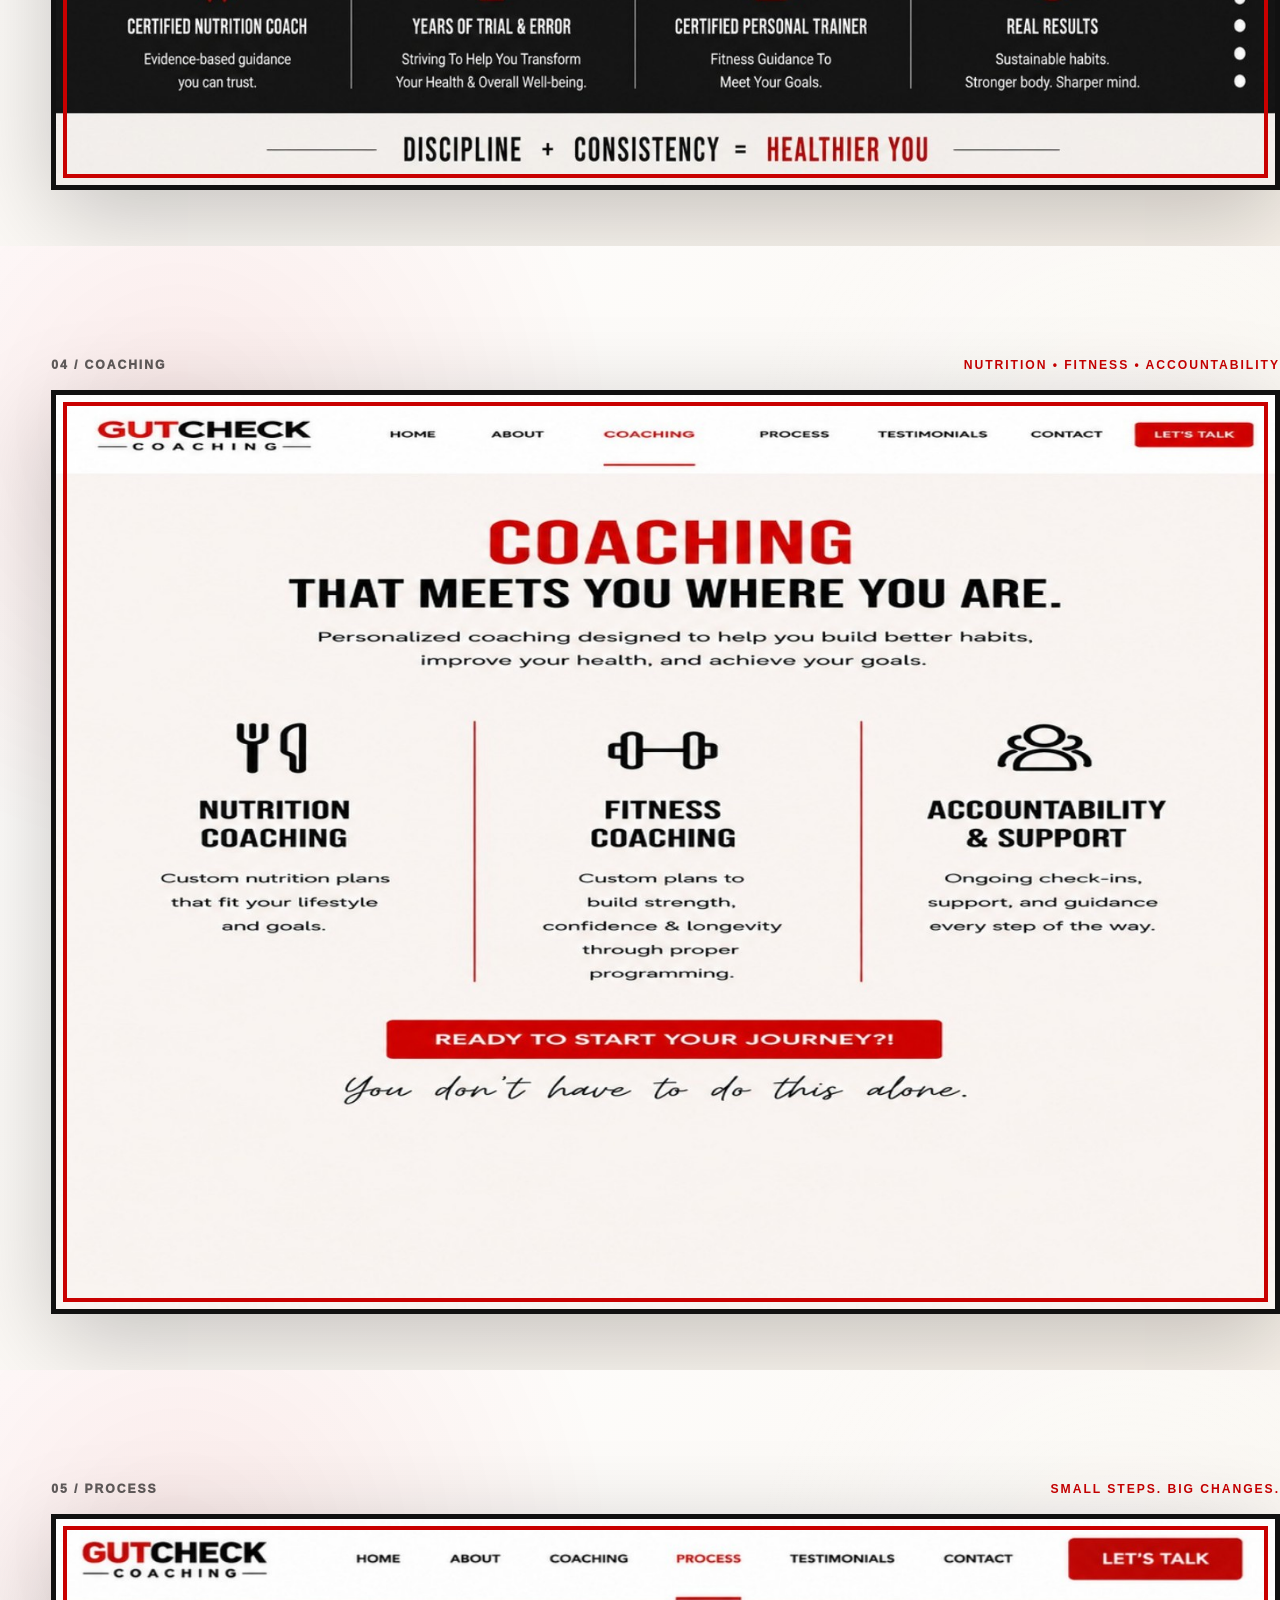
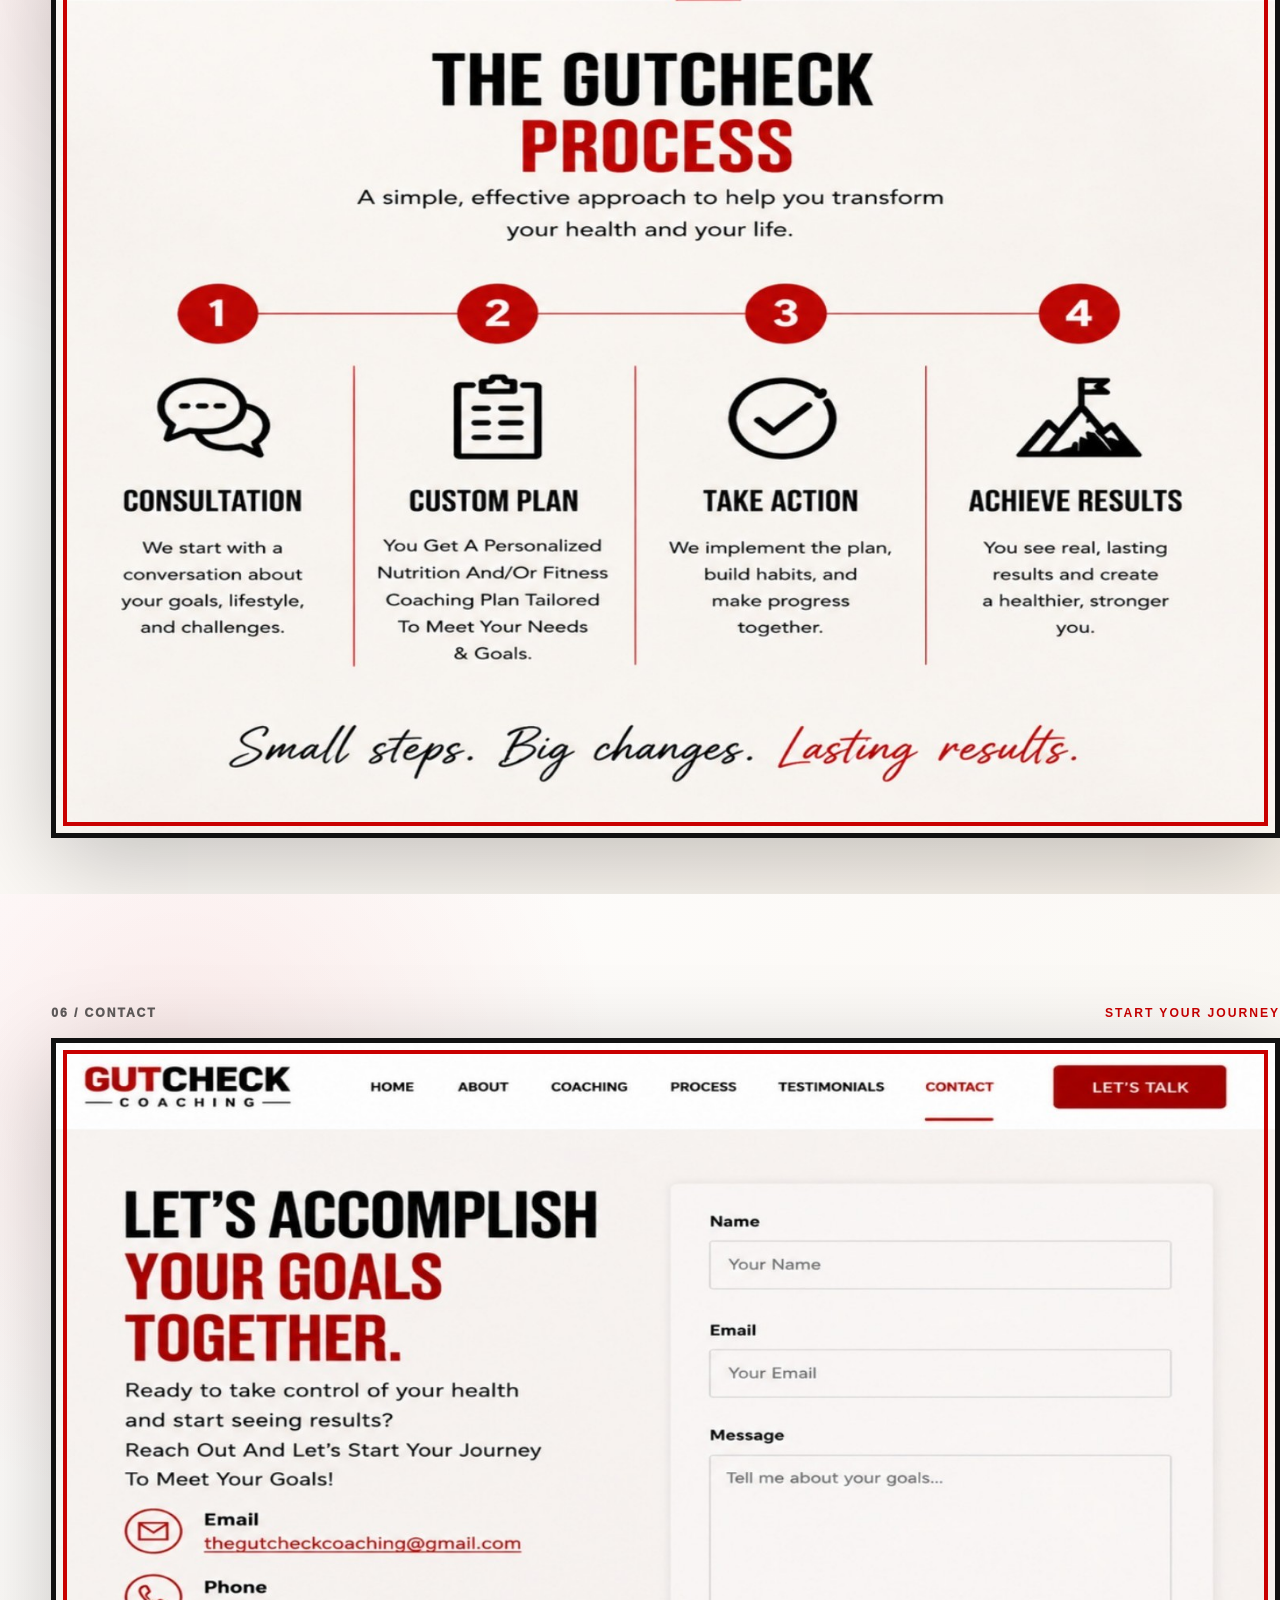
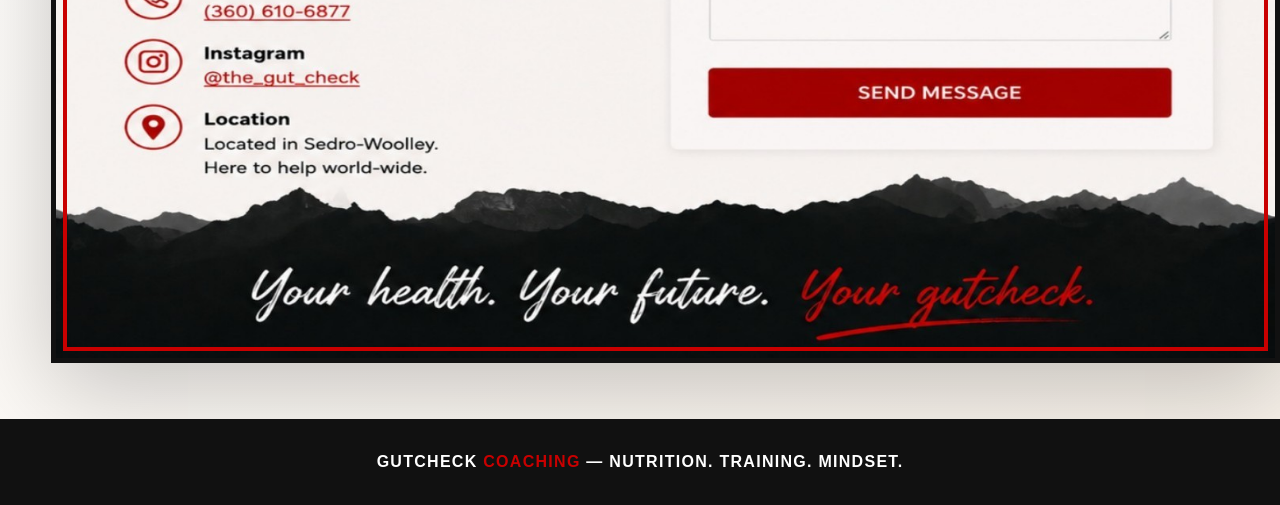
==== commit e43ecd32: "Add files via upload" ====
--- a/index.html
+++ b/index.html
@@ -415,13 +415,13 @@
           <a class="hotspot" href="#about" aria-label="About menu" style="left:43%;top:3%;width:8%;height:5%;"></a>
           <a class="hotspot" href="#coaching" aria-label="Coaching menu" style="left:52%;top:3%;width:9%;height:5%;"></a>
           <a class="hotspot" href="#process" aria-label="Process menu" style="left:61%;top:3%;width:9%;height:5%;"></a>
-          <a class="hotspot" href="contact.html" aria-label="Contact menu" style="left:78%;top:3%;width:8%;height:5%;"></a>
-          <a class="hotspot" href="contact.html" aria-label="Let's talk" style="left:88%;top:2%;width:10%;height:6%;"></a>
+          <a class="hotspot" href="#contact" aria-label="Contact menu" style="left:78%;top:3%;width:8%;height:5%;"></a>
+          <a class="hotspot" href="#contact" aria-label="Let's talk" style="left:88%;top:2%;width:10%;height:6%;"></a>
         </div>
       </div>
       <div class="entry-actions">
         <a class="action-btn primary" href="#home">Enter Full Website</a>
-        <a class="action-btn" href="contact.html">Let's Talk</a>
+        <a class="action-btn" href="#contact">Let's Talk</a>
       </div>
     </div>
   </section>
@@ -432,14 +432,14 @@
       <div class="page-frame">
         <img src="assets/02-home.png" alt="Home page">
         <div class="hotspot-layer">
-          <a class="hotspot" href="contact.html" aria-label="Work with me" style="left:6%;top:53%;width:13%;height:6%;"></a>
-          <a class="hotspot" href="contact.html" aria-label="Let's talk" style="left:21%;top:53%;width:12%;height:6%;"></a>
+          <a class="hotspot" href="#contact" aria-label="Work with me" style="left:6%;top:53%;width:13%;height:6%;"></a>
+          <a class="hotspot" href="#contact" aria-label="Let's talk" style="left:21%;top:53%;width:12%;height:6%;"></a>
           <a class="hotspot" href="#home" style="left:31%;top:3%;width:7%;height:5%;"></a>
           <a class="hotspot" href="#about" style="left:38%;top:3%;width:8%;height:5%;"></a>
           <a class="hotspot" href="#coaching" style="left:47%;top:3%;width:9%;height:5%;"></a>
           <a class="hotspot" href="#process" style="left:56%;top:3%;width:9%;height:5%;"></a>
-          <a class="hotspot" href="contact.html" style="left:71%;top:3%;width:9%;height:5%;"></a>
-          <a class="hotspot" href="contact.html" style="left:87%;top:2%;width:10%;height:6%;"></a>
+          <a class="hotspot" href="#contact" style="left:71%;top:3%;width:9%;height:5%;"></a>
+          <a class="hotspot" href="#contact" style="left:87%;top:2%;width:10%;height:6%;"></a>
         </div>
       </div>
     </div>
@@ -451,13 +451,13 @@
       <div class="page-frame">
         <img src="assets/03-about-me.png" alt="About me page">
         <div class="hotspot-layer">
-          <a class="hotspot" href="contact.html" aria-label="More about my story" style="left:4%;top:63%;width:16%;height:6%;"></a>
+          <a class="hotspot" href="#contact" aria-label="More about my story" style="left:4%;top:63%;width:16%;height:6%;"></a>
           <a class="hotspot" href="#home" style="left:32%;top:3%;width:7%;height:5%;"></a>
           <a class="hotspot" href="#about" style="left:40%;top:3%;width:8%;height:5%;"></a>
           <a class="hotspot" href="#coaching" style="left:48%;top:3%;width:9%;height:5%;"></a>
           <a class="hotspot" href="#process" style="left:57%;top:3%;width:9%;height:5%;"></a>
-          <a class="hotspot" href="contact.html" style="left:73%;top:3%;width:9%;height:5%;"></a>
-          <a class="hotspot" href="contact.html" style="left:89%;top:2%;width:10%;height:6%;"></a>
+          <a class="hotspot" href="#contact" style="left:73%;top:3%;width:9%;height:5%;"></a>
+          <a class="hotspot" href="#contact" style="left:89%;top:2%;width:10%;height:6%;"></a>
         </div>
       </div>
     </div>
@@ -469,13 +469,13 @@
       <div class="page-frame">
         <img src="assets/04-coaching.png" alt="Coaching page">
         <div class="hotspot-layer">
-          <a class="hotspot" href="contact.html" aria-label="Ready to start your journey" style="left:27%;top:73%;width:46%;height:6%;"></a>
+          <a class="hotspot" href="#contact" aria-label="Ready to start your journey" style="left:27%;top:73%;width:46%;height:6%;"></a>
           <a class="hotspot" href="#home" style="left:27%;top:3%;width:7%;height:5%;"></a>
           <a class="hotspot" href="#about" style="left:34%;top:3%;width:8%;height:5%;"></a>
           <a class="hotspot" href="#coaching" style="left:42%;top:3%;width:10%;height:5%;"></a>
           <a class="hotspot" href="#process" style="left:54%;top:3%;width:9%;height:5%;"></a>
-          <a class="hotspot" href="contact.html" style="left:72%;top:3%;width:9%;height:5%;"></a>
-          <a class="hotspot" href="contact.html" style="left:88%;top:2%;width:10%;height:6%;"></a>
+          <a class="hotspot" href="#contact" style="left:72%;top:3%;width:9%;height:5%;"></a>
+          <a class="hotspot" href="#contact" style="left:88%;top:2%;width:10%;height:6%;"></a>
         </div>
       </div>
     </div>
@@ -491,8 +491,8 @@
           <a class="hotspot" href="#about" style="left:34%;top:3%;width:8%;height:5%;"></a>
           <a class="hotspot" href="#coaching" style="left:43%;top:3%;width:10%;height:5%;"></a>
           <a class="hotspot" href="#process" style="left:54%;top:3%;width:9%;height:5%;"></a>
-          <a class="hotspot" href="contact.html" style="left:72%;top:3%;width:9%;height:5%;"></a>
-          <a class="hotspot" href="contact.html" style="left:88%;top:2%;width:10%;height:6%;"></a>
+          <a class="hotspot" href="#contact" style="left:72%;top:3%;width:9%;height:5%;"></a>
+          <a class="hotspot" href="#contact" style="left:88%;top:2%;width:10%;height:6%;"></a>
         </div>
       </div>
     </div>
@@ -508,8 +508,8 @@
           <a class="hotspot" href="#about" style="left:32%;top:3%;width:8%;height:5%;"></a>
           <a class="hotspot" href="#coaching" style="left:41%;top:3%;width:10%;height:5%;"></a>
           <a class="hotspot" href="#process" style="left:51%;top:3%;width:9%;height:5%;"></a>
-          <a class="hotspot" href="contact.html" style="left:69%;top:3%;width:9%;height:5%;"></a>
-          <a class="hotspot" href="contact.html" style="left:85%;top:2%;width:10%;height:6%;"></a>
+          <a class="hotspot" href="#contact" style="left:69%;top:3%;width:9%;height:5%;"></a>
+          <a class="hotspot" href="#contact" style="left:85%;top:2%;width:10%;height:6%;"></a>
           <a class="hotspot" href="mailto:thegutcheckcoaching@gmail.com" aria-label="Email Gutcheck Coaching" style="left:12%;top:50%;width:29%;height:5%;"></a>
           <a class="hotspot" href="tel:+13606106877" aria-label="Call Gutcheck Coaching" style="left:12%;top:59%;width:20%;height:5%;"></a>
           <a class="hotspot" href="https://www.instagram.com/the_gut_check" target="_blank" rel="noopener" aria-label="Open Instagram" style="left:12%;top:67%;width:18%;height:5%;"></a>
@@ -631,4 +631,4 @@
 });
 </script>
 </body>
-</html>
+</html>
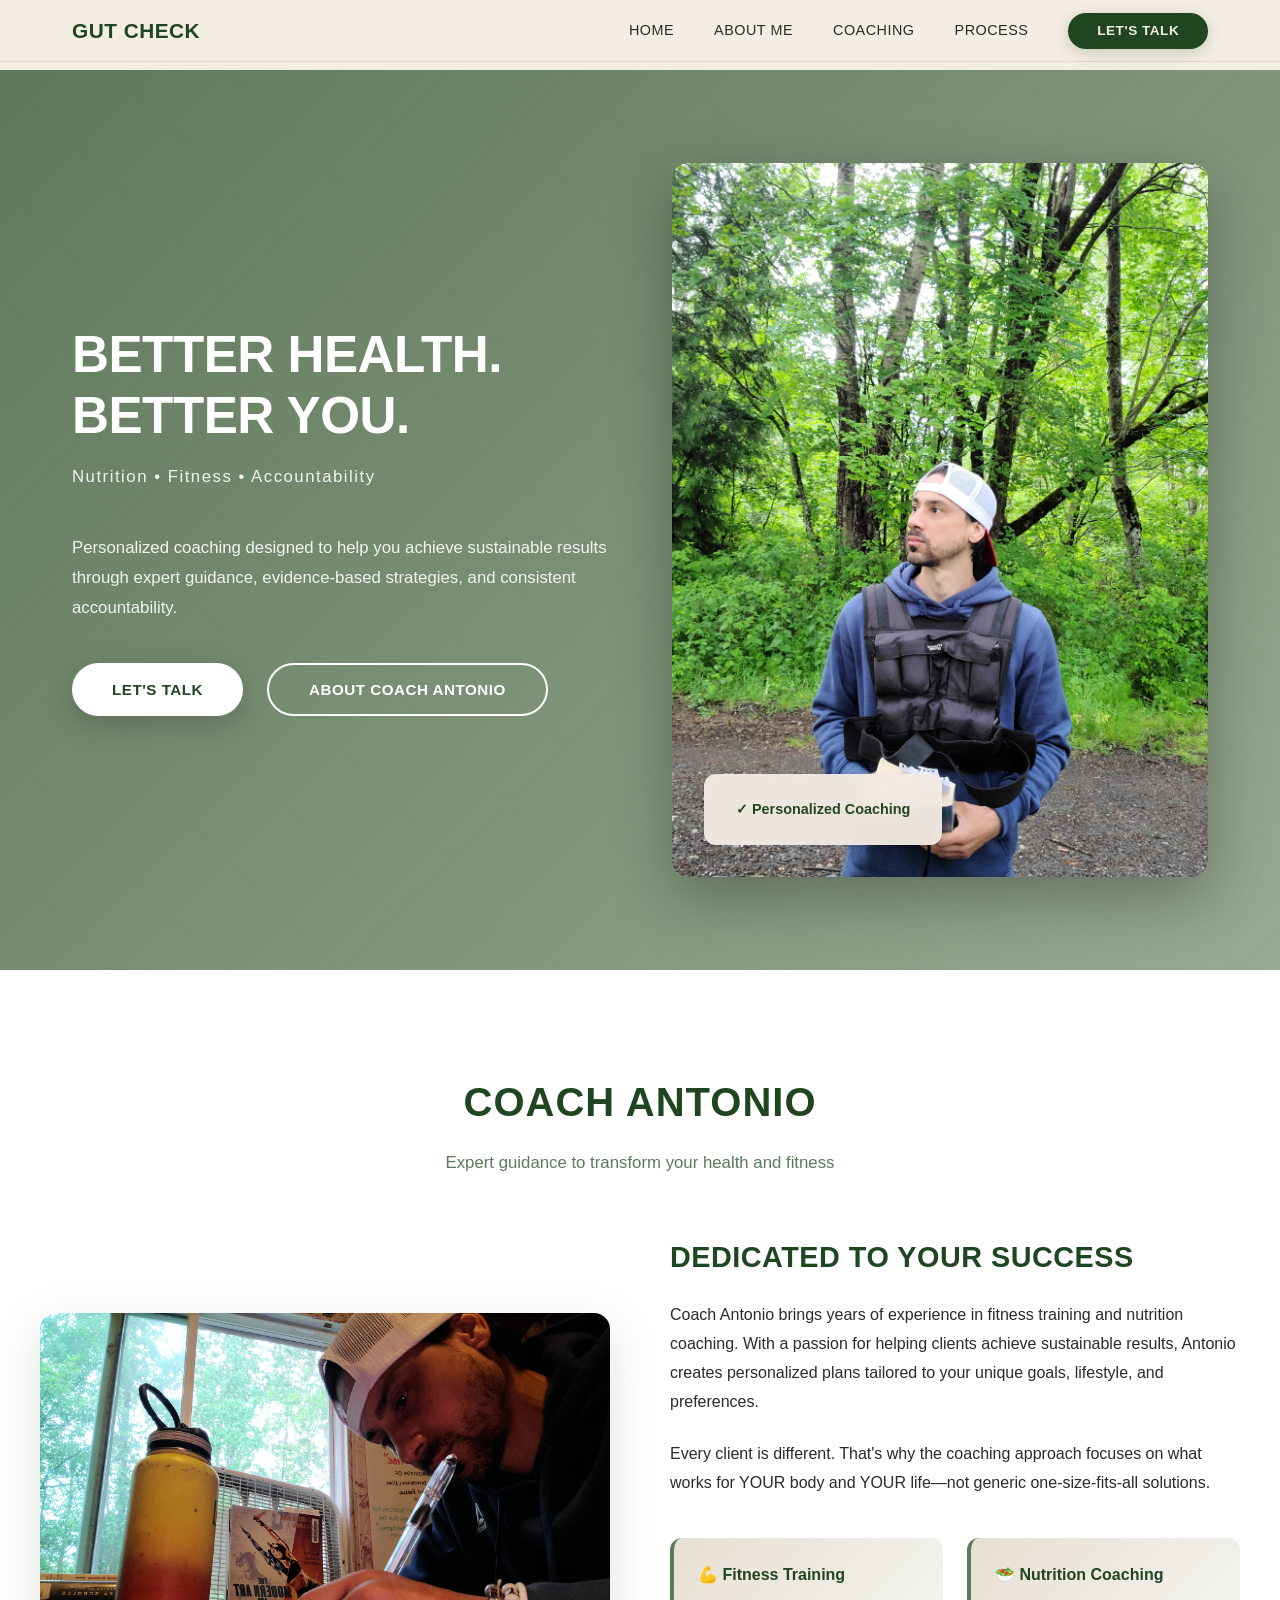
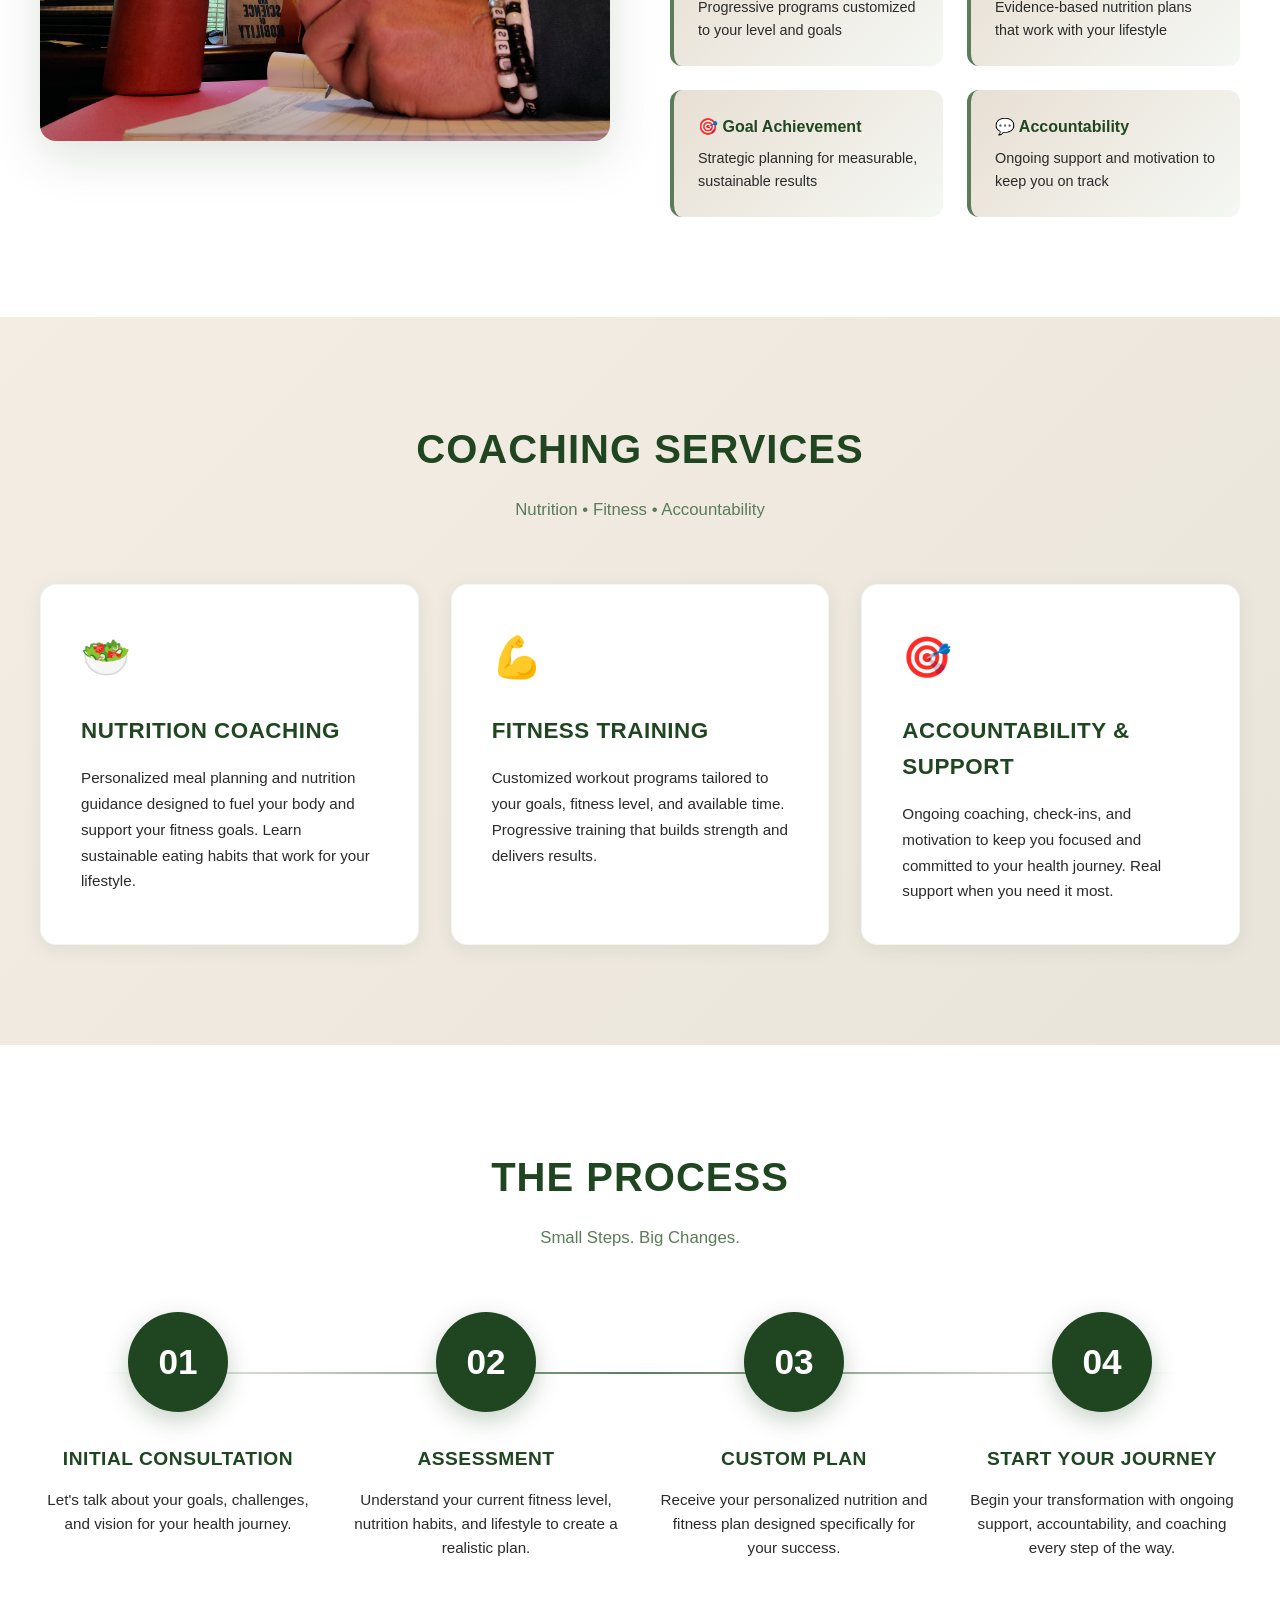
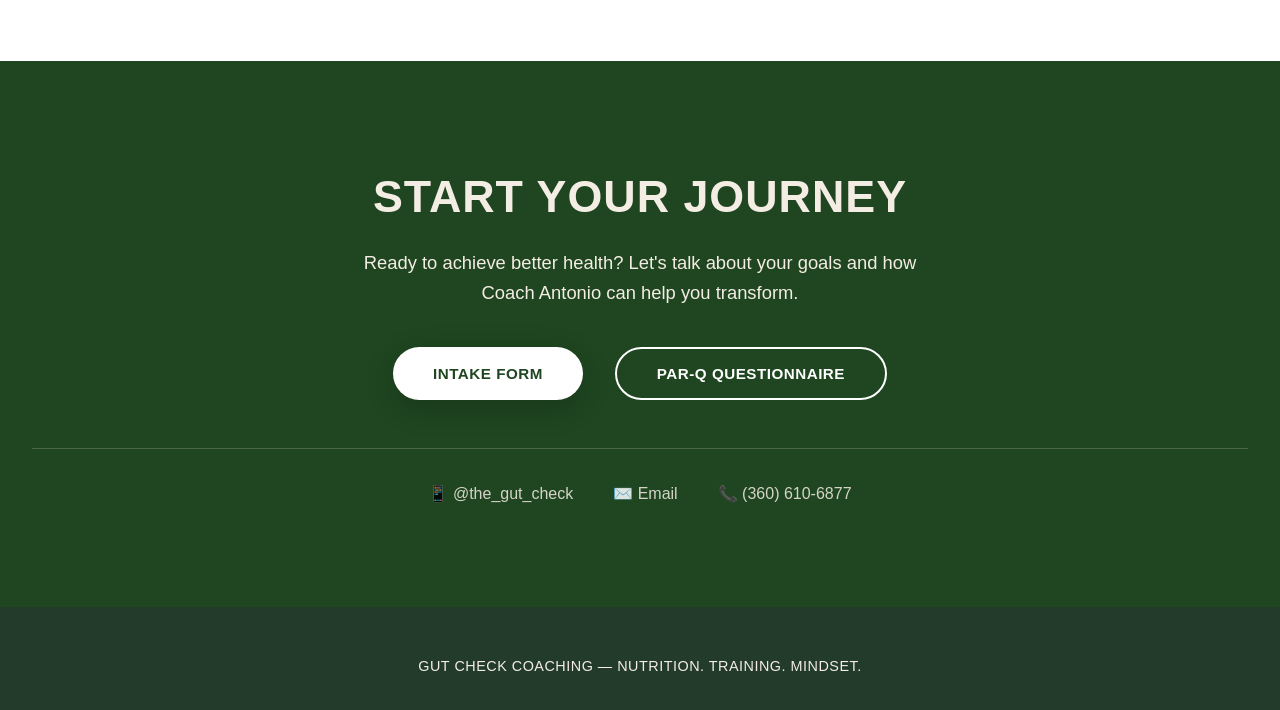
==== commit 52c227a2: "Add files via upload" ====
--- a/index.html
+++ b/index.html
@@ -1,634 +1,1420 @@
 <!DOCTYPE html>
 <html lang="en">
 <head>
-<meta charset="UTF-8" />
-<meta name="viewport" content="width=device-width, initial-scale=1.0" />
-<title>Gutcheck Coaching</title>
-<style>
-:root{
-  --red:#c90000;
-  --black:#070707;
-  --white:#ffffff;
-  --cream:#f8f4ef;
-}
-*{box-sizing:border-box;margin:0;padding:0}
-html{scroll-behavior:smooth}
-body{
-  font-family:Arial,Helvetica,sans-serif;
-  background:#050505;
-  color:#111;
-  overflow-x:hidden;
-}
-body.locked{overflow:hidden}
-
-/* Interactive fixed top menu */
-.site-header{
-  position:fixed;
-  top:0;left:0;right:0;
-  height:82px;
-  z-index:1000;
-  display:flex;
-  align-items:center;
-  justify-content:space-between;
-  padding:0 clamp(16px,4vw,72px);
-  background:rgba(255,255,255,.94);
-  backdrop-filter:blur(14px);
-  border-bottom:2px solid rgba(201,0,0,.18);
-  box-shadow:0 14px 44px rgba(0,0,0,.12);
-}
-.logo{
-  text-decoration:none;
-  color:#111;
-  font-size:clamp(1.2rem,2.2vw,2rem);
-  font-weight:950;
-  letter-spacing:-1px;
-  line-height:.9;
-}
-.logo span{color:var(--red)}
-.logo small{
-  display:block;
-  font-size:.42em;
-  letter-spacing:.44em;
-  margin-top:6px;
-  margin-left:3px;
-}
-.menu{
-  display:flex;
-  align-items:center;
-  gap:clamp(10px,1.9vw,28px);
-}
-.menu a{
-  color:#111;
-  text-decoration:none;
-  text-transform:uppercase;
-  font-size:.78rem;
-  font-weight:950;
-  position:relative;
-  padding:12px 0;
-}
-.menu a::after{
-  content:"";
-  position:absolute;
-  left:0;right:0;bottom:4px;
-  height:3px;
-  background:var(--red);
-  transform:scaleX(0);
-  transform-origin:left;
-  transition:.25s;
-}
-.menu a:hover::after,.menu a.active::after{transform:scaleX(1)}
-.menu .talk{
-  background:var(--red);
-  color:#fff;
-  padding:14px 23px;
-  border-radius:7px;
-  box-shadow:0 14px 28px rgba(201,0,0,.28);
-}
-.menu .talk::after{display:none}
-.hamburger{
-  display:none;
-  border:0;
-  background:transparent;
-  color:var(--red);
-  font-size:2rem;
-  font-weight:950;
-  cursor:pointer;
-}
-
-/* Scroll progress */
-.progress{
-  position:fixed;
-  top:82px;
-  left:0;
-  height:4px;
-  width:0%;
-  background:var(--red);
-  z-index:1001;
-  box-shadow:0 0 14px rgba(201,0,0,.55);
-}
-
-/* Side dot navigation */
-.side-nav{
-  position:fixed;
-  right:24px;
-  top:50%;
-  transform:translateY(-50%);
-  z-index:900;
-  display:flex;
-  flex-direction:column;
-  gap:11px;
-}
-.side-nav button{
-  width:13px;
-  height:13px;
-  border-radius:50%;
-  border:2px solid var(--red);
-  background:#fff;
-  cursor:pointer;
-  transition:.25s;
-}
-.side-nav button.active{
-  background:var(--red);
-  transform:scale(1.35);
-}
-
-/* Full-screen section flow */
-main{scroll-snap-type:y proximity}
-.section{
-  min-height:100vh;
-  display:grid;
-  place-items:center;
-  padding:112px clamp(14px,4vw,72px) 56px;
-  scroll-snap-align:start;
-  position:relative;
-  overflow:hidden;
-}
-.section::before{
-  content:"";
-  position:absolute;
-  inset:0;
-  background:
-    radial-gradient(circle at 14% 16%, rgba(201,0,0,.08), transparent 30%),
-    radial-gradient(circle at 88% 20%, rgba(255,255,255,.20), transparent 26%),
-    linear-gradient(135deg,#fff,#f7f1e9);
-  z-index:0;
-}
-#landing::before{
-  background:
-    radial-gradient(circle at 18% 12%, rgba(201,0,0,.10), transparent 30%),
-    linear-gradient(135deg,#fff 0%,#f7f1e9 45%,#151515 45%,#020202 100%);
-}
-.wrap{
-  width:min(1365px,96vw);
-  position:relative;
-  z-index:1;
-}
-.label{
-  margin-bottom:18px;
-  display:flex;
-  align-items:center;
-  justify-content:space-between;
-  gap:14px;
-  color:rgba(0,0,0,.62);
-  text-transform:uppercase;
-  letter-spacing:.16em;
-  font-weight:950;
-  font-size:.76rem;
-}
-.label strong{color:var(--red)}
-#landing .label{color:rgba(255,255,255,.78)}
-#landing .label span:first-child{color:rgba(0,0,0,.65)}
-
-.page-frame{
-  width:min(1365px,96vw);
-  background:#fff;
-  border:5px solid #111;
-  outline:4px solid var(--red);
-  outline-offset:-16px;
-  overflow:hidden;
-  box-shadow:0 25px 90px rgba(0,0,0,.22);
-  display:grid;
-  place-items:center;
-  opacity:0;
-  transform:translateY(34px) scale(.985);
-  transition:opacity .85s ease,transform .85s ease,box-shadow .25s ease;
-  position:relative;
-}
-.page-frame.visible,#landing .page-frame{
-  opacity:1;
-  transform:translateY(0) scale(1);
-}
-.page-frame:hover{
-  transform:translateY(-4px) scale(1.004);
-  box-shadow:0 34px 100px rgba(201,0,0,.23);
-}
-.page-frame img{
-  width:100%;
-  height:auto;
-  display:block;
-  cursor:zoom-in;
-  user-select:none;
-}
-
-/* Transparent button/link zones layered over the images */
-.hotspot-layer{position:absolute;inset:0;z-index:4;pointer-events:none}
-.hotspot{
-  position:absolute;
-  display:block;
-  pointer-events:auto;
-  border-radius:8px;
-  background:rgba(201,0,0,0);
-  transition:.2s;
-}
-.hotspot:hover{
-  background:rgba(201,0,0,.10);
-  box-shadow:inset 0 0 0 2px rgba(201,0,0,.45);
-}
-
-/* Visible entry buttons */
-.entry-actions{
-  margin-top:22px;
-  display:flex;
-  justify-content:center;
-  gap:14px;
-  flex-wrap:wrap;
-}
-.action-btn{
-  min-width:184px;
-  display:inline-flex;
-  align-items:center;
-  justify-content:center;
-  padding:15px 24px;
-  border:2px solid #111;
-  border-radius:7px;
-  text-decoration:none;
-  background:#fff;
-  color:#111;
-  text-transform:uppercase;
-  font-weight:950;
-  transition:.25s;
-}
-.action-btn.primary{
-  background:var(--red);
-  border-color:var(--red);
-  color:#fff;
-  box-shadow:0 14px 28px rgba(201,0,0,.28);
-}
-.action-btn:hover{
-  transform:translateY(-3px);
-  box-shadow:0 14px 28px rgba(0,0,0,.18);
-}
-
-/* Lightbox */
-.lightbox{
-  position:fixed;
-  inset:0;
-  display:none;
-  place-items:center;
-  z-index:3000;
-  background:rgba(0,0,0,.92);
-  padding:30px;
-}
-.lightbox.open{display:grid}
-.lightbox img{
-  max-width:96vw;
-  max-height:90vh;
-  object-fit:contain;
-  background:#fff;
-  border:4px solid #fff;
-  box-shadow:0 25px 100px rgba(0,0,0,.75);
-}
-.close-lightbox{
-  position:fixed;
-  top:18px;
-  right:28px;
-  color:#fff;
-  font-size:50px;
-  line-height:1;
-  cursor:pointer;
-}
-
-/* Message modal */
-.message-modal{
-  position:fixed;
-  inset:0;
-  display:none;
-  place-items:center;
-  z-index:3200;
-  background:rgba(0,0,0,.84);
-  padding:24px;
-}
-.message-modal.open{display:grid}
-.message-card{
-  width:min(620px,94vw);
-  background:#fff;
-  border:4px solid #111;
-  outline:3px solid var(--red);
-  outline-offset:-12px;
-  padding:32px;
-  box-shadow:0 25px 100px rgba(0,0,0,.55);
-}
-.message-card h2{
-  font-size:clamp(1.8rem,4vw,3rem);
-  text-transform:uppercase;
-  line-height:1;
-  margin-bottom:10px;
-}
-.message-card h2 span{color:var(--red)}
-.message-card p{margin-bottom:18px;line-height:1.45}
-.message-card form{display:grid;gap:13px}
-.message-card input,.message-card textarea{
-  width:100%;
-  border:1px solid #ccc;
-  border-radius:6px;
-  padding:14px;
-  font:inherit;
-}
-.message-card textarea{min-height:130px;resize:vertical}
-.message-card button{
-  border:0;
-  border-radius:6px;
-  padding:15px;
-  font-weight:950;
-  text-transform:uppercase;
-  cursor:pointer;
-}
-.modal-actions{display:grid;grid-template-columns:1fr 1fr;gap:12px}
-.close-modal{background:#111;color:#fff}
-.send-btn{background:var(--red);color:#fff}
-
-footer{
-  padding:34px 16px;
-  text-align:center;
-  color:white;
-  background:#111;
-  font-weight:900;
-  letter-spacing:.08em;
-}
-footer span{color:var(--red)}
-
-@media(max-width:900px){
-  .hamburger{display:block}
-  .menu{
-    position:fixed;
-    top:82px;
-    left:0;right:0;
-    flex-direction:column;
-    align-items:stretch;
-    background:white;
-    padding:18px 22px 24px;
-    border-bottom:3px solid var(--red);
-    transform:translateY(-130%);
-    transition:.25s;
-    box-shadow:0 20px 50px rgba(0,0,0,.15);
-  }
-  .menu.open{transform:translateY(0)}
-  .menu a{text-align:center;padding:15px}
-  .side-nav{display:none}
-  .section{padding-top:104px}
-  .label{flex-direction:column;align-items:flex-start;gap:5px}
-  .page-frame{
-    border-width:3px;
-    outline-width:3px;
-    outline-offset:-10px;
-  }
-}
-</style>
+    <meta charset="UTF-8">
+    <meta name="viewport" content="width=device-width, initial-scale=1.0">
+    <title>Gut Check Coaching - Nutrition. Training. Mindset.</title>
+    <style>
+        * {
+            margin: 0;
+            padding: 0;
+            box-sizing: border-box;
+        }
+
+        :root {
+            --pnw-forest: #1f4620;
+            --pnw-sage: #5a7c59;
+            --pnw-cream: #f4ede4;
+            --pnw-stone: #9d8b7e;
+            --pnw-mist: #e8dfd3;
+            --pnw-deep: #0d2818;
+            --accent: #7a9b6e;
+            --text-dark: #2a2a2a;
+            --text-light: #f4ede4;
+        }
+
+        html {
+            scroll-behavior: smooth;
+        }
+
+        body {
+            font-family: -apple-system, BlinkMacSystemFont, 'Segoe UI', 'Helvetica Neue', sans-serif;
+            line-height: 1.6;
+            color: var(--text-dark);
+            background: var(--pnw-cream);
+            overflow-x: hidden;
+        }
+
+        /* ===== HEADER/NAV ===== */
+        header {
+            position: fixed;
+            top: 0;
+            width: 100%;
+            background: rgba(244, 237, 228, 0.98);
+            backdrop-filter: blur(12px);
+            z-index: 1000;
+            border-bottom: 1px solid rgba(31, 70, 32, 0.1);
+            animation: slideDown 0.6s ease-out;
+        }
+
+        @keyframes slideDown {
+            from {
+                opacity: 0;
+                transform: translateY(-20px);
+            }
+            to {
+                opacity: 1;
+                transform: translateY(0);
+            }
+        }
+
+        .header-content {
+            max-width: 1200px;
+            margin: 0 auto;
+            padding: 0.8rem 2rem;
+            display: flex;
+            justify-content: space-between;
+            align-items: center;
+        }
+
+        .logo {
+            font-size: 1.3rem;
+            font-weight: 700;
+            letter-spacing: 0.5px;
+            color: var(--pnw-forest);
+            text-decoration: none;
+            text-transform: uppercase;
+            transition: all 0.3s ease;
+        }
+
+        .logo:hover {
+            color: var(--pnw-sage);
+        }
+
+        nav {
+            display: flex;
+            gap: 2.5rem;
+            align-items: center;
+        }
+
+        nav a {
+            text-decoration: none;
+            color: var(--text-dark);
+            font-size: 0.9rem;
+            font-weight: 500;
+            position: relative;
+            transition: color 0.3s ease;
+            text-transform: uppercase;
+            letter-spacing: 0.5px;
+        }
+
+        nav a::after {
+            content: '';
+            position: absolute;
+            bottom: -6px;
+            left: 0;
+            width: 0;
+            height: 2px;
+            background: var(--pnw-sage);
+            transition: width 0.4s cubic-bezier(0.34, 1.56, 0.64, 1);
+        }
+
+        nav a:hover::after {
+            width: 100%;
+        }
+
+        .nav-cta {
+            background: var(--pnw-forest);
+            color: var(--text-light);
+            padding: 0.65rem 1.8rem;
+            border-radius: 50px;
+            transition: all 0.3s ease;
+            cursor: pointer;
+            border: none;
+            font-size: 0.85rem;
+            font-weight: 600;
+            text-transform: uppercase;
+            letter-spacing: 0.5px;
+            box-shadow: 0 4px 15px rgba(31, 70, 32, 0.2);
+        }
+
+        .nav-cta:hover {
+            background: var(--pnw-deep);
+            transform: translateY(-2px);
+            box-shadow: 0 8px 25px rgba(31, 70, 32, 0.3);
+        }
+
+        /* ===== HERO SECTION ===== */
+        .hero {
+            margin-top: 70px;
+            position: relative;
+            overflow: hidden;
+            min-height: 100vh;
+            display: flex;
+            align-items: center;
+        }
+
+        .hero::before {
+            content: '';
+            position: absolute;
+            top: 0;
+            left: 0;
+            right: 0;
+            bottom: 0;
+            background: linear-gradient(135deg, rgba(31, 70, 32, 0.7), rgba(90, 124, 89, 0.6)), 
+                        url('data:image/svg+xml,<svg xmlns="http://www.w3.org/2000/svg" viewBox="0 0 1200 800"><defs><pattern id="noise" x="0" y="0" width="100" height="100" patternUnits="userSpaceOnUse"><rect fill="%23f4ede4" width="100" height="100"/><path stroke="%231f4620" stroke-width="0.5" opacity="0.1" d="M0,0 L100,100 M100,0 L0,100"/></pattern></defs><rect width="1200" height="800" fill="url(%23noise)"/></svg>');
+            background-size: cover;
+            z-index: 0;
+        }
+
+        .hero-content {
+            max-width: 1200px;
+            margin: 0 auto;
+            width: 100%;
+            padding: 4rem 2rem;
+            display: grid;
+            grid-template-columns: 1fr 1fr;
+            gap: 4rem;
+            align-items: center;
+            position: relative;
+            z-index: 2;
+        }
+
+        .hero-text h1 {
+            font-size: 3.2rem;
+            font-weight: 700;
+            line-height: 1.2;
+            color: white;
+            margin-bottom: 1rem;
+            animation: fadeInUp 0.8s ease-out 0.2s both;
+            text-transform: uppercase;
+            letter-spacing: -0.5px;
+        }
+
+        .hero-tagline {
+            font-size: 1.3rem;
+            color: var(--pnw-mist);
+            margin-bottom: 2rem;
+            animation: fadeInUp 0.8s ease-out 0.3s both;
+            font-weight: 500;
+            letter-spacing: 1.5px;
+        }
+
+        .hero-text p {
+            font-size: 1.05rem;
+            color: rgba(255, 255, 255, 0.9);
+            margin-bottom: 2.5rem;
+            line-height: 1.8;
+            animation: fadeInUp 0.8s ease-out 0.4s both;
+        }
+
+        @keyframes fadeInUp {
+            from {
+                opacity: 0;
+                transform: translateY(30px);
+            }
+            to {
+                opacity: 1;
+                transform: translateY(0);
+            }
+        }
+
+        .hero-buttons {
+            display: flex;
+            gap: 1.5rem;
+            animation: fadeInUp 0.8s ease-out 0.5s both;
+        }
+
+        .btn-primary {
+            background: white;
+            color: var(--pnw-forest);
+            padding: 1rem 2.5rem;
+            border-radius: 50px;
+            border: none;
+            cursor: pointer;
+            font-size: 0.95rem;
+            font-weight: 700;
+            transition: all 0.3s cubic-bezier(0.34, 1.56, 0.64, 1);
+            box-shadow: 0 8px 30px rgba(0, 0, 0, 0.2);
+            position: relative;
+            overflow: hidden;
+            text-transform: uppercase;
+            letter-spacing: 0.5px;
+        }
+
+        .btn-primary::before {
+            content: '';
+            position: absolute;
+            top: 50%;
+            left: 50%;
+            width: 0;
+            height: 0;
+            background: rgba(31, 70, 32, 0.1);
+            border-radius: 50%;
+            transform: translate(-50%, -50%);
+            transition: width 0.6s, height 0.6s;
+        }
+
+        .btn-primary:hover {
+            transform: translateY(-4px);
+            box-shadow: 0 12px 40px rgba(0, 0, 0, 0.3);
+        }
+
+        .btn-primary:hover::before {
+            width: 300px;
+            height: 300px;
+        }
+
+        .btn-secondary {
+            background: transparent;
+            color: white;
+            padding: 1rem 2.5rem;
+            border-radius: 50px;
+            border: 2px solid white;
+            cursor: pointer;
+            font-size: 0.95rem;
+            font-weight: 700;
+            transition: all 0.3s ease;
+            text-transform: uppercase;
+            letter-spacing: 0.5px;
+        }
+
+        .btn-secondary:hover {
+            background: white;
+            color: var(--pnw-forest);
+            transform: translateY(-4px);
+            box-shadow: 0 8px 30px rgba(0, 0, 0, 0.2);
+        }
+
+        .hero-image {
+            position: relative;
+            animation: fadeInUp 0.8s ease-out 0.3s both;
+        }
+
+        .image-container {
+            position: relative;
+            border-radius: 16px;
+            overflow: hidden;
+            box-shadow: 0 20px 60px rgba(0, 0, 0, 0.3);
+            aspect-ratio: 3/4;
+        }
+
+        .image-container img {
+            width: 100%;
+            height: 100%;
+            object-fit: cover;
+            display: block;
+        }
+
+        .image-badge {
+            position: absolute;
+            bottom: 2rem;
+            left: 2rem;
+            background: rgba(244, 237, 228, 0.95);
+            padding: 1.5rem 2rem;
+            border-radius: 12px;
+            backdrop-filter: blur(10px);
+            animation: slideUp 0.8s ease-out 0.6s both;
+        }
+
+        @keyframes slideUp {
+            from {
+                opacity: 0;
+                transform: translateY(30px);
+            }
+            to {
+                opacity: 1;
+                transform: translateY(0);
+            }
+        }
+
+        .image-badge p {
+            font-size: 0.9rem;
+            color: var(--pnw-forest);
+            font-weight: 600;
+            margin: 0;
+        }
+
+        /* ===== ABOUT SECTION ===== */
+        .about {
+            padding: 100px 2rem;
+            background: white;
+        }
+
+        .section-header {
+            text-align: center;
+            margin-bottom: 60px;
+            animation: fadeIn 0.8s ease-out;
+        }
+
+        .section-header h2 {
+            font-size: 2.5rem;
+            color: var(--pnw-forest);
+            margin-bottom: 1rem;
+            text-transform: uppercase;
+            letter-spacing: 1px;
+        }
+
+        .section-header p {
+            font-size: 1.05rem;
+            color: var(--pnw-sage);
+            max-width: 600px;
+            margin: 0 auto;
+            font-weight: 500;
+        }
+
+        .about-content {
+            max-width: 1200px;
+            margin: 0 auto;
+            display: grid;
+            grid-template-columns: 1fr 1fr;
+            gap: 60px;
+            align-items: center;
+        }
+
+        .about-image {
+            position: relative;
+            border-radius: 16px;
+            overflow: hidden;
+            box-shadow: 0 15px 50px rgba(31, 70, 32, 0.15);
+            transition: all 0.3s ease;
+        }
+
+        .about-image:hover {
+            transform: translateY(-8px);
+            box-shadow: 0 25px 60px rgba(31, 70, 32, 0.25);
+        }
+
+        .about-image img {
+            width: 100%;
+            height: 100%;
+            object-fit: cover;
+            display: block;
+        }
+
+        .about-text h3 {
+            font-size: 1.8rem;
+            color: var(--pnw-forest);
+            margin-bottom: 1.5rem;
+            line-height: 1.4;
+            text-transform: uppercase;
+            letter-spacing: 0.5px;
+        }
+
+        .about-text p {
+            font-size: 1rem;
+            color: var(--text-dark);
+            margin-bottom: 1.5rem;
+            line-height: 1.8;
+        }
+
+        .expertise-list {
+            display: grid;
+            grid-template-columns: 1fr 1fr;
+            gap: 1.5rem;
+            margin-top: 2.5rem;
+        }
+
+        .expertise-item {
+            padding: 1.5rem;
+            background: linear-gradient(135deg, var(--pnw-mist) 0%, rgba(122, 155, 110, 0.08) 100%);
+            border-radius: 12px;
+            border-left: 4px solid var(--pnw-sage);
+            transition: all 0.3s cubic-bezier(0.34, 1.56, 0.64, 1);
+        }
+
+        .expertise-item:hover {
+            transform: translateX(12px);
+            box-shadow: 0 8px 24px rgba(31, 70, 32, 0.12);
+            background: linear-gradient(135deg, rgba(122, 155, 110, 0.15) 0%, rgba(122, 155, 110, 0.08) 100%);
+        }
+
+        .expertise-item h4 {
+            color: var(--pnw-forest);
+            margin-bottom: 0.5rem;
+            font-size: 1rem;
+        }
+
+        .expertise-item p {
+            font-size: 0.9rem;
+            color: var(--text-dark);
+            margin: 0;
+            line-height: 1.6;
+        }
+
+        /* ===== COACHING SECTION ===== */
+        .coaching {
+            padding: 100px 2rem;
+            background: linear-gradient(135deg, var(--pnw-cream) 0%, rgba(31, 70, 32, 0.05) 100%);
+        }
+
+        .coaching-grid {
+            max-width: 1200px;
+            margin: 0 auto;
+            display: grid;
+            grid-template-columns: repeat(3, 1fr);
+            gap: 2rem;
+        }
+
+        .coaching-card {
+            background: white;
+            padding: 2.5rem;
+            border-radius: 16px;
+            box-shadow: 0 4px 20px rgba(31, 70, 32, 0.08);
+            transition: all 0.3s cubic-bezier(0.34, 1.56, 0.64, 1);
+            border: 1px solid rgba(31, 70, 32, 0.05);
+            position: relative;
+            overflow: hidden;
+        }
+
+        .coaching-card::before {
+            content: '';
+            position: absolute;
+            top: 0;
+            left: -100%;
+            width: 100%;
+            height: 4px;
+            background: linear-gradient(90deg, var(--pnw-sage), var(--accent));
+            transition: left 0.5s cubic-bezier(0.34, 1.56, 0.64, 1);
+        }
+
+        .coaching-card:hover {
+            transform: translateY(-16px);
+            box-shadow: 0 16px 45px rgba(31, 70, 32, 0.15);
+        }
+
+        .coaching-card:hover::before {
+            left: 0;
+        }
+
+        .coaching-icon {
+            font-size: 2.5rem;
+            margin-bottom: 1.5rem;
+        }
+
+        .coaching-card h3 {
+            font-size: 1.4rem;
+            color: var(--pnw-forest);
+            margin-bottom: 1rem;
+            text-transform: uppercase;
+            letter-spacing: 0.5px;
+        }
+
+        .coaching-card p {
+            font-size: 0.95rem;
+            color: var(--text-dark);
+            line-height: 1.7;
+        }
+
+        /* ===== PROCESS SECTION ===== */
+        .process {
+            padding: 100px 2rem;
+            background: white;
+        }
+
+        .timeline {
+            max-width: 1200px;
+            margin: 0 auto;
+            display: grid;
+            grid-template-columns: repeat(4, 1fr);
+            gap: 2rem;
+            position: relative;
+        }
+
+        .timeline::before {
+            content: '';
+            position: absolute;
+            top: 60px;
+            left: 5%;
+            right: 5%;
+            height: 2px;
+            background: linear-gradient(90deg, transparent, var(--pnw-sage), transparent);
+            z-index: 0;
+        }
+
+        .timeline-step {
+            position: relative;
+            z-index: 1;
+            text-align: center;
+            animation: fadeIn 0.6s ease-out;
+        }
+
+        .timeline-circle {
+            width: 100px;
+            height: 100px;
+            background: var(--pnw-forest);
+            border-radius: 50%;
+            margin: 0 auto 2rem;
+            display: flex;
+            align-items: center;
+            justify-content: center;
+            color: white;
+            font-size: 2.2rem;
+            font-weight: 700;
+            box-shadow: 0 8px 25px rgba(31, 70, 32, 0.25);
+            transition: all 0.3s cubic-bezier(0.34, 1.56, 0.64, 1);
+        }
+
+        .timeline-step:hover .timeline-circle {
+            transform: scale(1.15);
+            background: var(--pnw-sage);
+            box-shadow: 0 12px 35px rgba(31, 70, 32, 0.35);
+        }
+
+        .timeline-step h4 {
+            font-size: 1.2rem;
+            color: var(--pnw-forest);
+            margin-bottom: 0.8rem;
+            text-transform: uppercase;
+            letter-spacing: 0.5px;
+        }
+
+        .timeline-step p {
+            font-size: 0.95rem;
+            color: var(--text-dark);
+            line-height: 1.6;
+        }
+
+        /* ===== CONTACT SECTION ===== */
+        .contact {
+            padding: 100px 2rem;
+            background: var(--pnw-forest);
+            color: var(--text-light);
+            text-align: center;
+        }
+
+        .contact h2 {
+            font-size: 2.8rem;
+            margin-bottom: 1rem;
+            animation: fadeIn 0.8s ease-out;
+            text-transform: uppercase;
+            letter-spacing: 1px;
+        }
+
+        .contact p {
+            font-size: 1.15rem;
+            margin-bottom: 2.5rem;
+            opacity: 0.95;
+            animation: fadeIn 0.8s ease-out 0.2s both;
+            max-width: 600px;
+            margin-left: auto;
+            margin-right: auto;
+        }
+
+        .contact-buttons {
+            display: flex;
+            justify-content: center;
+            gap: 2rem;
+            animation: fadeIn 0.8s ease-out 0.4s both;
+            flex-wrap: wrap;
+        }
+
+        .contact .btn-primary {
+            background: white;
+            color: var(--pnw-forest);
+        }
+
+        .contact .btn-secondary {
+            border-color: white;
+        }
+
+        .contact-links {
+            margin-top: 3rem;
+            padding-top: 2rem;
+            border-top: 1px solid rgba(244, 237, 228, 0.2);
+            display: flex;
+            justify-content: center;
+            gap: 2.5rem;
+        }
+
+        .contact-link {
+            text-decoration: none;
+            color: var(--text-light);
+            font-size: 1rem;
+            transition: all 0.3s ease;
+            opacity: 0.85;
+        }
+
+        .contact-link:hover {
+            opacity: 1;
+            transform: scale(1.05);
+        }
+
+        /* ===== FORM STYLES ===== */
+        .modal {
+            display: none;
+            position: fixed;
+            z-index: 2000;
+            left: 0;
+            top: 0;
+            width: 100%;
+            height: 100%;
+            background-color: rgba(0, 0, 0, 0.5);
+            animation: fadeIn 0.3s ease;
+            overflow-y: auto;
+        }
+
+        .modal-content {
+            background-color: var(--pnw-cream);
+            margin: 2rem auto;
+            padding: 3rem;
+            border-radius: 16px;
+            width: 90%;
+            max-width: 700px;
+            box-shadow: 0 20px 60px rgba(0, 0, 0, 0.3);
+            animation: slideUp 0.4s ease-out;
+        }
+
+        .close-btn {
+            color: var(--text-dark);
+            float: right;
+            font-size: 2rem;
+            font-weight: bold;
+            cursor: pointer;
+            transition: color 0.3s ease;
+        }
+
+        .close-btn:hover {
+            color: var(--pnw-forest);
+        }
+
+        .form-section {
+            margin-bottom: 2.5rem;
+        }
+
+        .form-section h3 {
+            color: var(--pnw-forest);
+            margin-bottom: 1.5rem;
+            font-size: 1.4rem;
+            text-transform: uppercase;
+            letter-spacing: 0.5px;
+        }
+
+        .form-group {
+            margin-bottom: 1.5rem;
+        }
+
+        label {
+            display: block;
+            margin-bottom: 0.5rem;
+            color: var(--text-dark);
+            font-weight: 600;
+            font-size: 0.95rem;
+        }
+
+        input[type="text"],
+        input[type="email"],
+        input[type="tel"],
+        input[type="date"],
+        input[type="number"],
+        select,
+        textarea {
+            width: 100%;
+            padding: 0.8rem;
+            border: 2px solid var(--pnw-mist);
+            border-radius: 8px;
+            font-size: 1rem;
+            font-family: inherit;
+            transition: all 0.3s ease;
+        }
+
+        input:focus,
+        select:focus,
+        textarea:focus {
+            outline: none;
+            border-color: var(--pnw-sage);
+            box-shadow: 0 0 0 3px rgba(122, 155, 110, 0.1);
+        }
+
+        textarea {
+            resize: vertical;
+            min-height: 100px;
+        }
+
+        .form-group-row {
+            display: grid;
+            grid-template-columns: 1fr 1fr;
+            gap: 1.5rem;
+        }
+
+        .checkbox-group {
+            display: grid;
+            gap: 0.8rem;
+        }
+
+        .checkbox-item {
+            display: flex;
+            align-items: center;
+            gap: 0.8rem;
+        }
+
+        input[type="checkbox"],
+        input[type="radio"] {
+            width: 18px;
+            height: 18px;
+            cursor: pointer;
+            accent-color: var(--pnw-forest);
+        }
+
+        .checkbox-item label {
+            margin: 0;
+            cursor: pointer;
+        }
+
+        .parq-warning {
+            background: rgba(212, 175, 55, 0.1);
+            border-left: 4px solid #d4af37;
+            padding: 1.5rem;
+            border-radius: 8px;
+            margin-bottom: 2rem;
+        }
+
+        .parq-warning p {
+            margin: 0;
+            color: var(--text-dark);
+            font-size: 0.95rem;
+            line-height: 1.6;
+        }
+
+        .form-submit {
+            background: var(--pnw-forest);
+            color: white;
+            padding: 1rem 2.5rem;
+            border: none;
+            border-radius: 50px;
+            font-size: 1rem;
+            font-weight: 700;
+            cursor: pointer;
+            transition: all 0.3s ease;
+            width: 100%;
+            text-transform: uppercase;
+            letter-spacing: 0.5px;
+        }
+
+        .form-submit:hover {
+            background: var(--pnw-deep);
+            transform: translateY(-2px);
+            box-shadow: 0 8px 25px rgba(31, 70, 32, 0.25);
+        }
+
+        .required {
+            color: #d4af37;
+        }
+
+        @media (max-width: 768px) {
+            .modal-content {
+                padding: 2rem;
+                width: 95%;
+                margin: 1rem auto;
+            }
+
+            .form-group-row {
+                grid-template-columns: 1fr;
+            }
+        }
+
+        /* ===== FOOTER ===== */
+        footer {
+            background: var(--pnw-deep);
+            color: var(--text-light);
+            padding: 3rem 2rem 2rem;
+            text-align: center;
+            opacity: 0.9;
+        }
+
+        .footer-content {
+            max-width: 1200px;
+            margin: 0 auto;
+            font-size: 0.9rem;
+        }
+
+        footer p {
+            margin: 0;
+            letter-spacing: 0.5px;
+        }
+
+        /* ===== ANIMATIONS ===== */
+        @keyframes fadeIn {
+            from {
+                opacity: 0;
+            }
+            to {
+                opacity: 1;
+            }
+        }
+
+        /* ===== RESPONSIVE ===== */
+        @media (max-width: 768px) {
+            .hero-content,
+            .about-content,
+            .coaching-grid,
+            .timeline {
+                grid-template-columns: 1fr;
+            }
+
+            .hero-text h1 {
+                font-size: 2.2rem;
+            }
+
+            .timeline::before {
+                display: none;
+            }
+
+            nav {
+                gap: 1rem;
+            }
+
+            nav a {
+                display: none;
+            }
+
+            .hero-buttons {
+                flex-direction: column;
+            }
+
+            .btn-primary,
+            .btn-secondary {
+                width: 100%;
+            }
+
+            .contact-buttons {
+                flex-direction: column;
+            }
+
+            .contact-buttons button {
+                width: 100%;
+            }
+        }
+    </style>
 </head>
-
 <body>
-<header class="site-header">
-  <a href="#landing" class="logo"><span>GUT</span>CHECK<small>COACHING</small></a>
-  <button class="hamburger" aria-label="Open menu">☰</button>
-  <nav class="menu">
-    <a href="#landing">Landing</a>
-    <a href="#home">Home</a>
-    <a href="#about">About Me</a>
-    <a href="#coaching">Coaching</a>
-    <a href="#process">Process</a>
-    <a href="#contact">Contact</a>
-    <a href="#contact" class="talk">Let's Talk</a>
-  </nav>
-</header>
-
-<div class="progress"></div>
-
-<nav class="side-nav" aria-label="Page navigation">
-  <button data-target="landing" aria-label="Landing"></button>
-  <button data-target="home" aria-label="Home"></button>
-  <button data-target="about" aria-label="About Me"></button>
-  <button data-target="coaching" aria-label="Coaching"></button>
-  <button data-target="process" aria-label="Process"></button>
-  <button data-target="contact" aria-label="Contact"></button>
-</nav>
-
-<main>
-  <section id="landing" class="section">
-    <div class="wrap">
-      <div class="label"><span>01 / Landing</span><strong>Enter The Full Website</strong></div>
-      <div class="page-frame visible">
-        <img src="assets/01-landing.png" alt="Landing page">
-        <div class="hotspot-layer">
-          <a class="hotspot" href="#home" aria-label="Click here to enter website" style="left:72%;top:84%;width:19%;height:8%;"></a>
-          <a class="hotspot" href="https://www.instagram.com/the_gut_check" target="_blank" rel="noopener" aria-label="Open Instagram" style="left:21%;top:92%;width:18%;height:5%;"></a>
-          <a class="hotspot" href="#home" aria-label="Home menu" style="left:36%;top:3%;width:7%;height:5%;"></a>
-          <a class="hotspot" href="#about" aria-label="About menu" style="left:43%;top:3%;width:8%;height:5%;"></a>
-          <a class="hotspot" href="#coaching" aria-label="Coaching menu" style="left:52%;top:3%;width:9%;height:5%;"></a>
-          <a class="hotspot" href="#process" aria-label="Process menu" style="left:61%;top:3%;width:9%;height:5%;"></a>
-          <a class="hotspot" href="#contact" aria-label="Contact menu" style="left:78%;top:3%;width:8%;height:5%;"></a>
-          <a class="hotspot" href="#contact" aria-label="Let's talk" style="left:88%;top:2%;width:10%;height:6%;"></a>
+
+    <!-- HEADER/NAV -->
+    <header>
+        <div class="header-content">
+            <a href="#" class="logo">Gut Check</a>
+            <nav>
+                <a href="#home">Home</a>
+                <a href="#about">About Me</a>
+                <a href="#coaching">Coaching</a>
+                <a href="#process">Process</a>
+                <button class="nav-cta" onclick="document.querySelector('.contact').scrollIntoView({behavior: 'smooth'})">Let's Talk</button>
+            </nav>
         </div>
-      </div>
-      <div class="entry-actions">
-        <a class="action-btn primary" href="#home">Enter Full Website</a>
-        <a class="action-btn" href="#contact">Let's Talk</a>
-      </div>
+    </header>
+
+    <!-- HERO SECTION -->
+    <section class="hero" id="home">
+        <div class="hero-content">
+            <div class="hero-text">
+                <h1>Better Health.<br>Better You.</h1>
+                <p class="hero-tagline">Nutrition • Fitness • Accountability</p>
+                <p>Personalized coaching designed to help you achieve sustainable results through expert guidance, evidence-based strategies, and consistent accountability.</p>
+                <div class="hero-buttons">
+                    <button class="btn-primary" onclick="document.querySelector('.contact').scrollIntoView({behavior: 'smooth'})">Let's Talk</button>
+                    <button class="btn-secondary" onclick="document.querySelector('#about').scrollIntoView({behavior: 'smooth'})">About Coach Antonio</button>
+                </div>
+            </div>
+            <div class="hero-image">
+                <div class="image-container">
+                    <img src="[data-uri]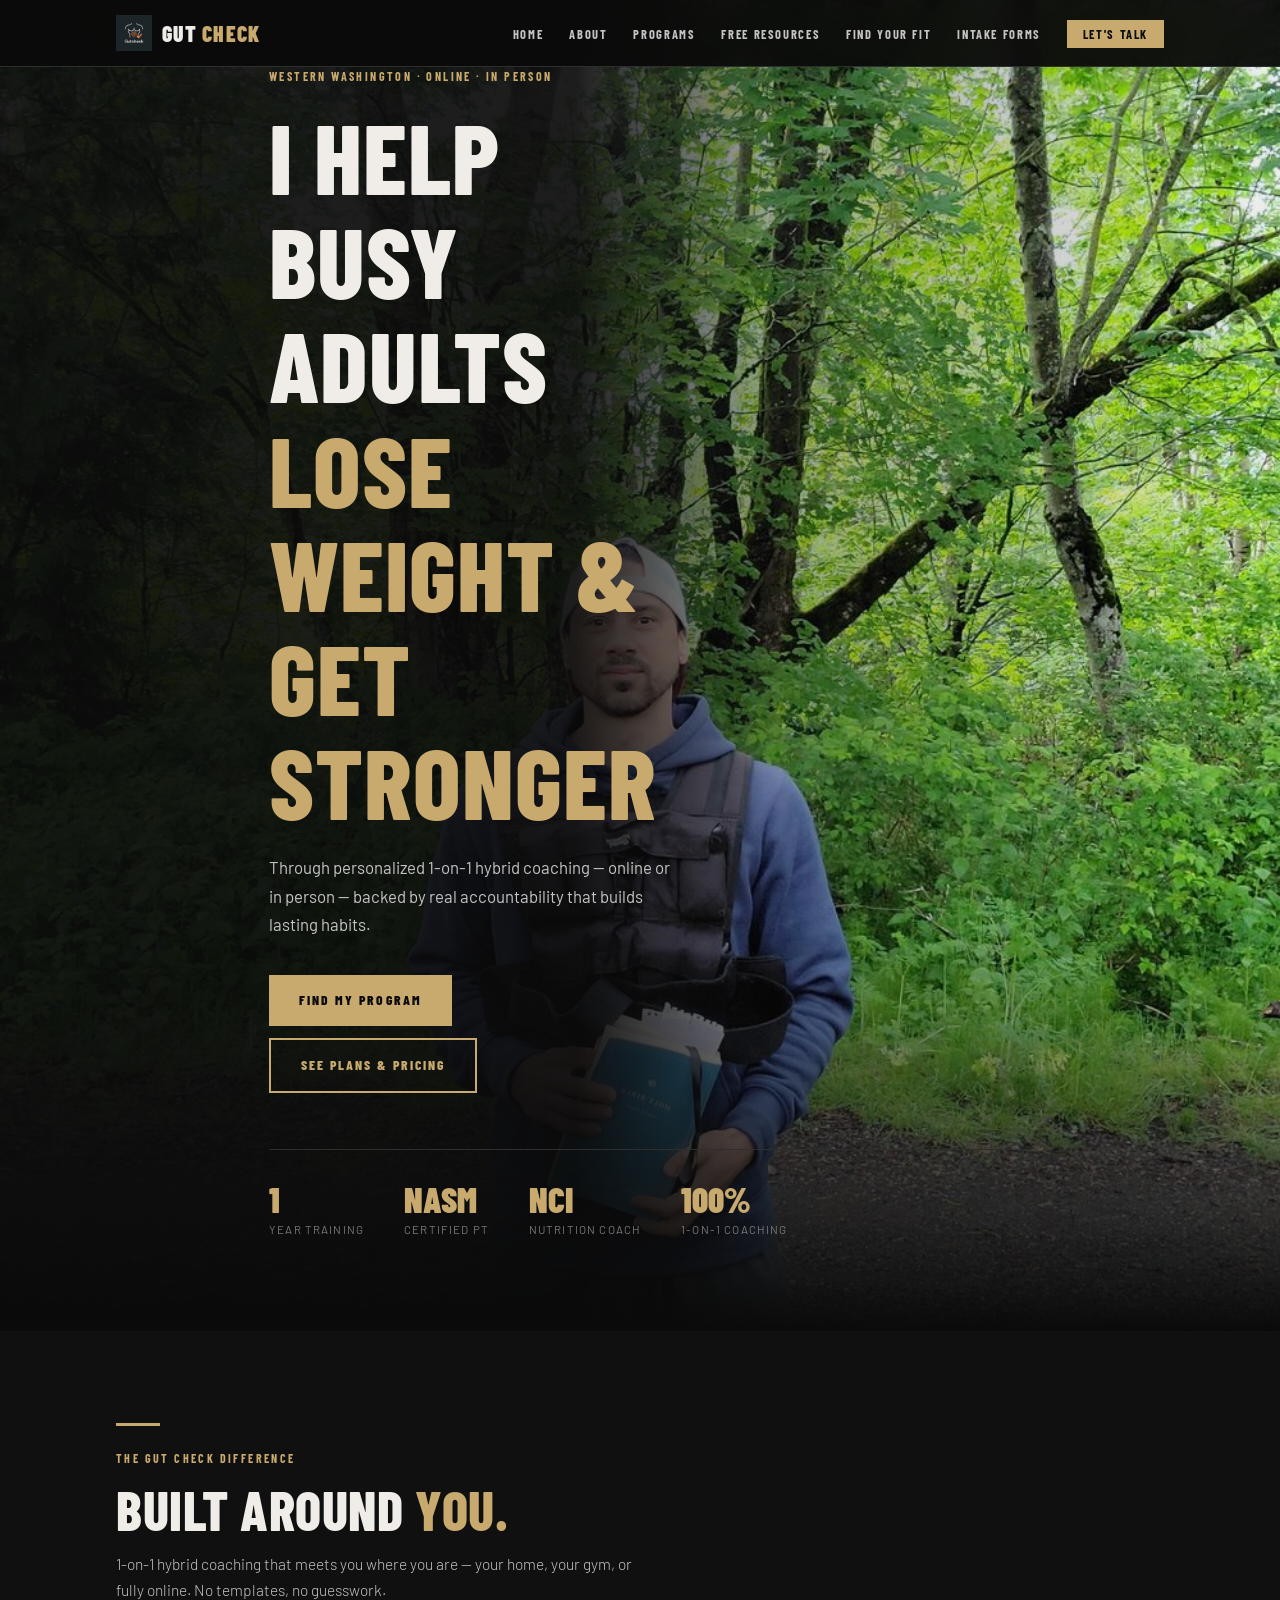
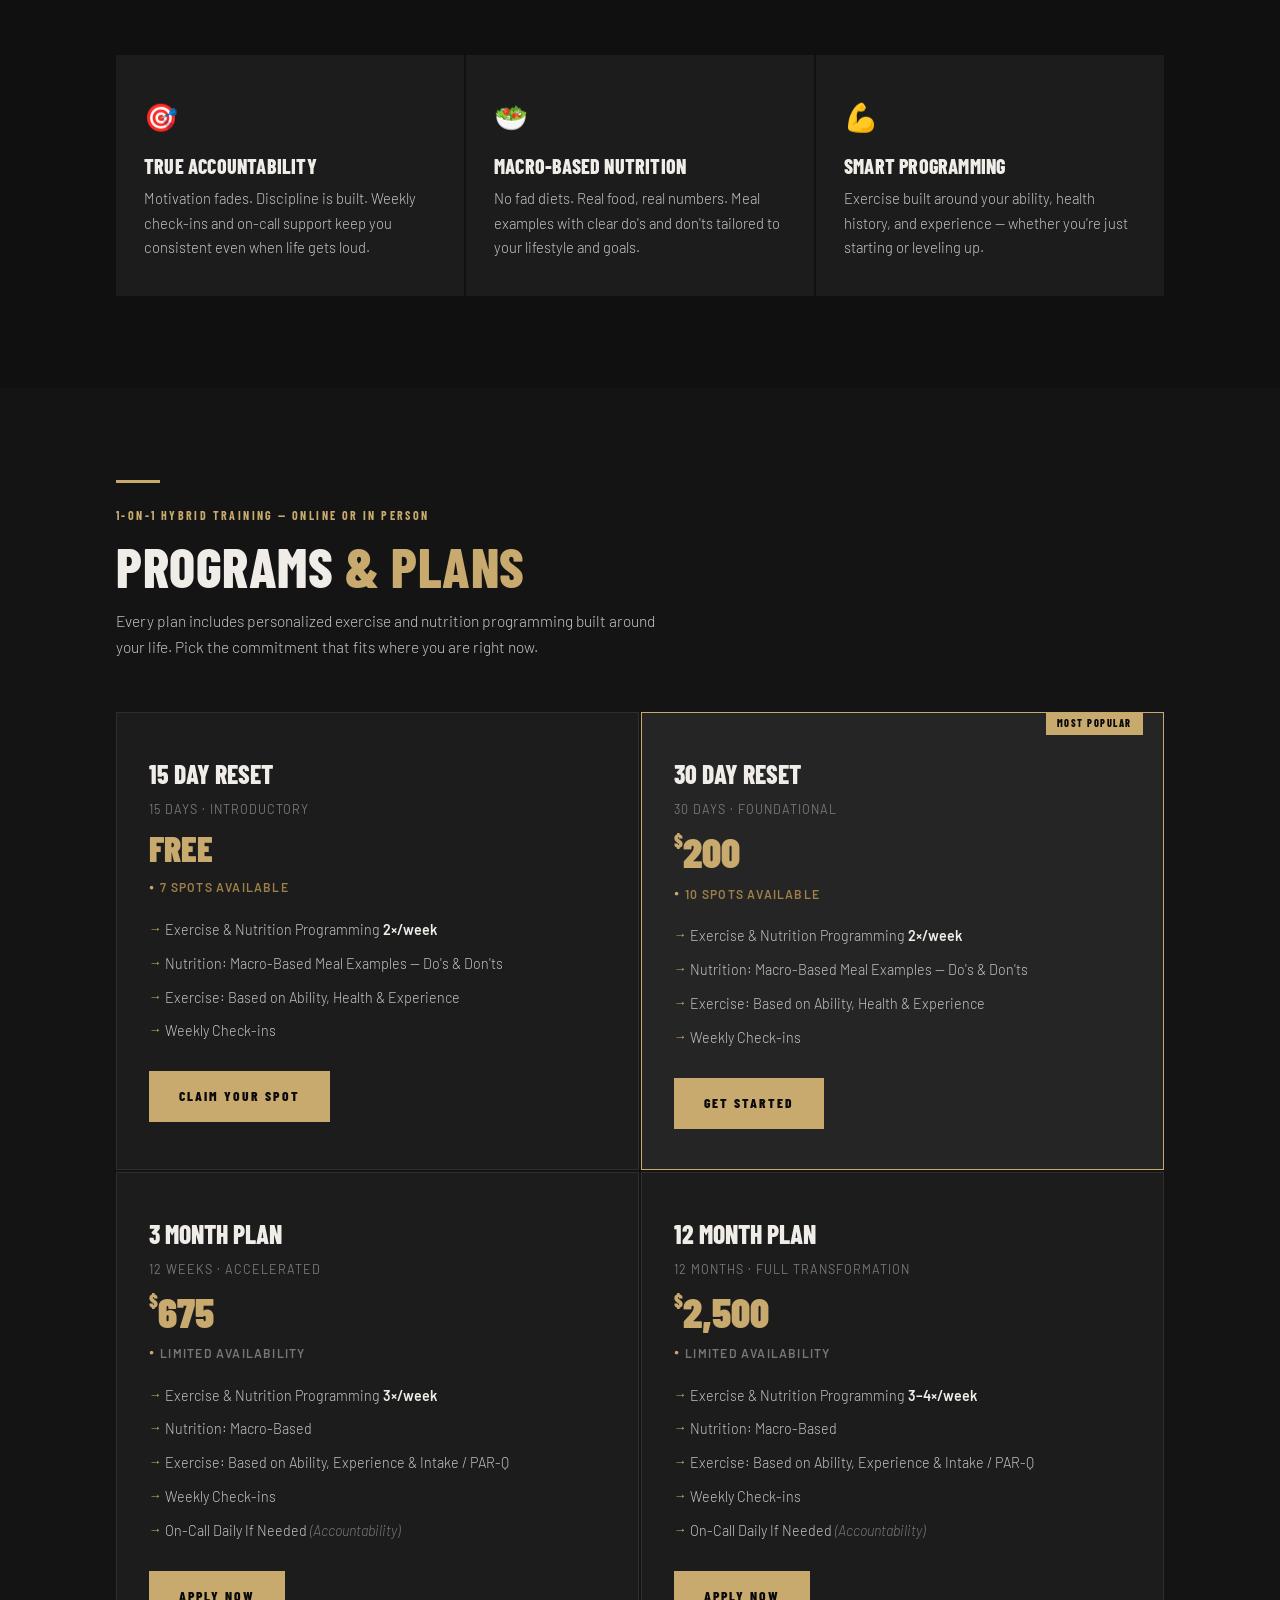
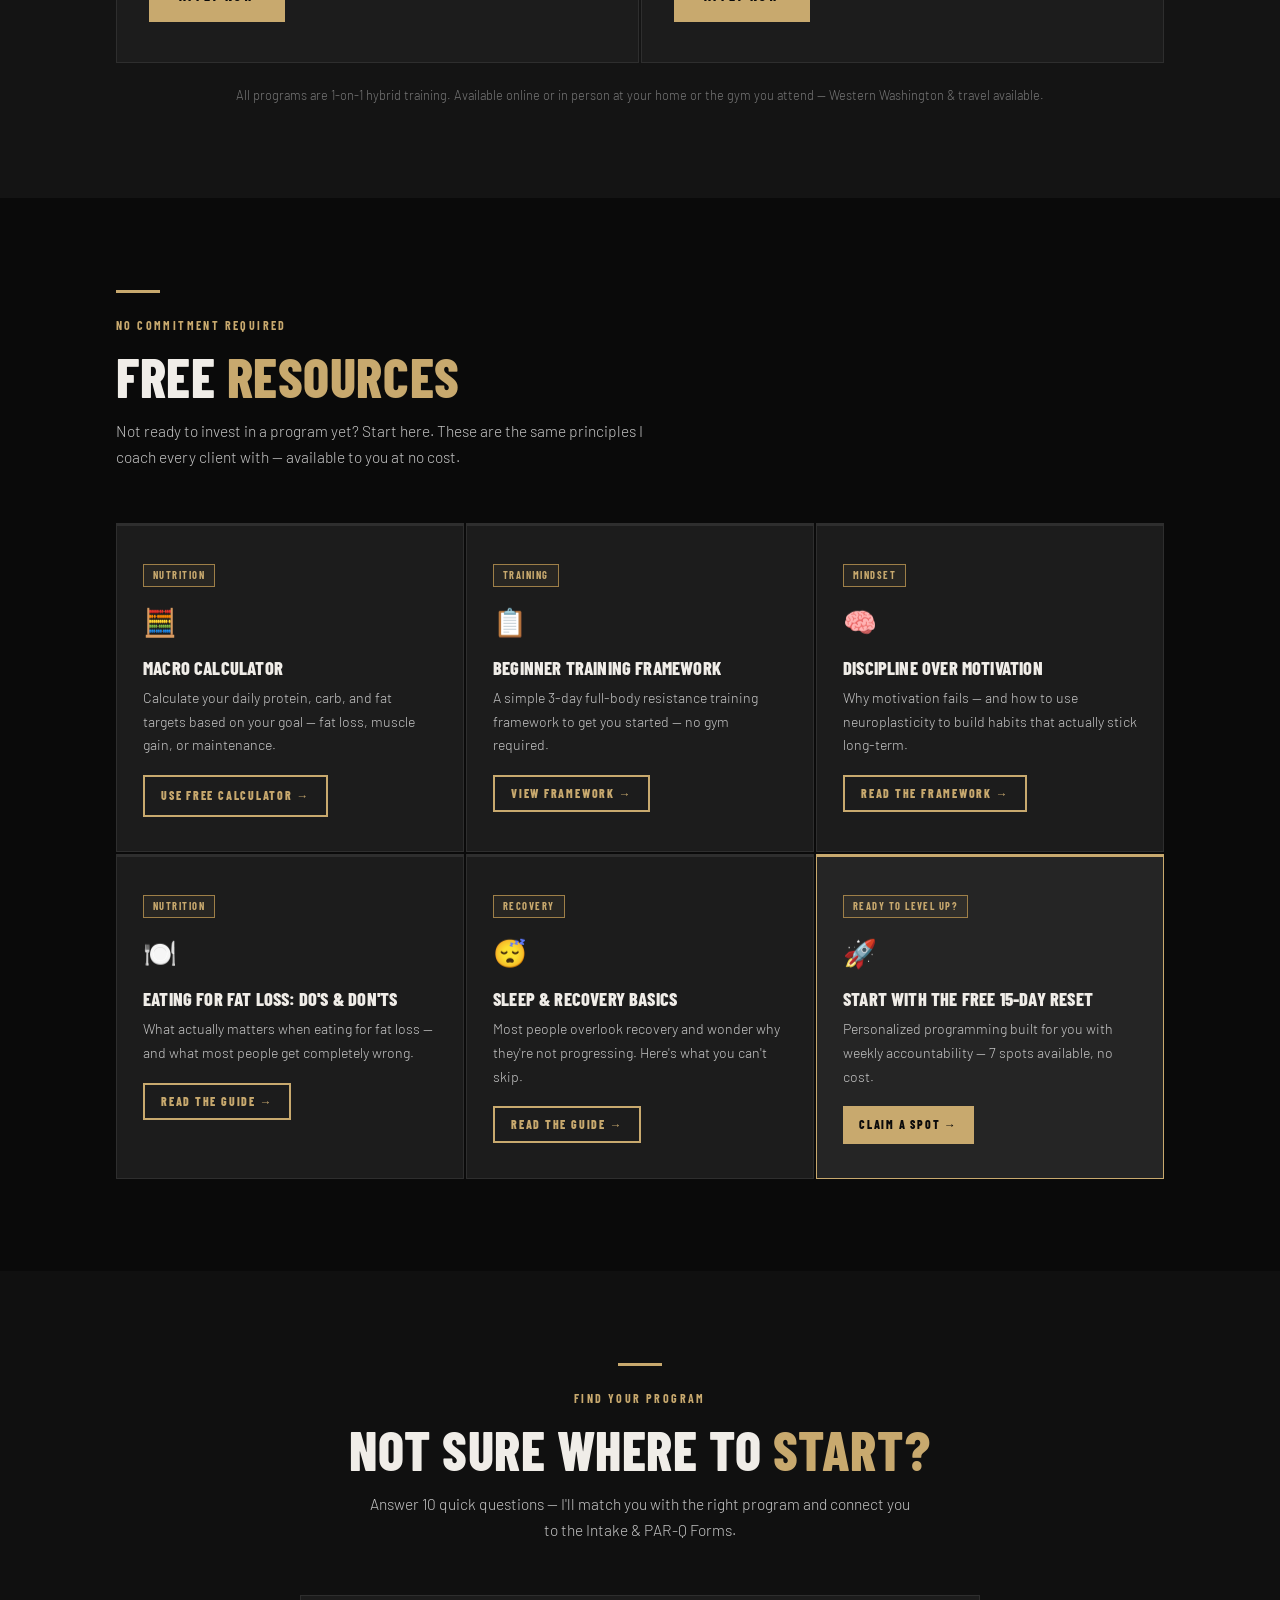
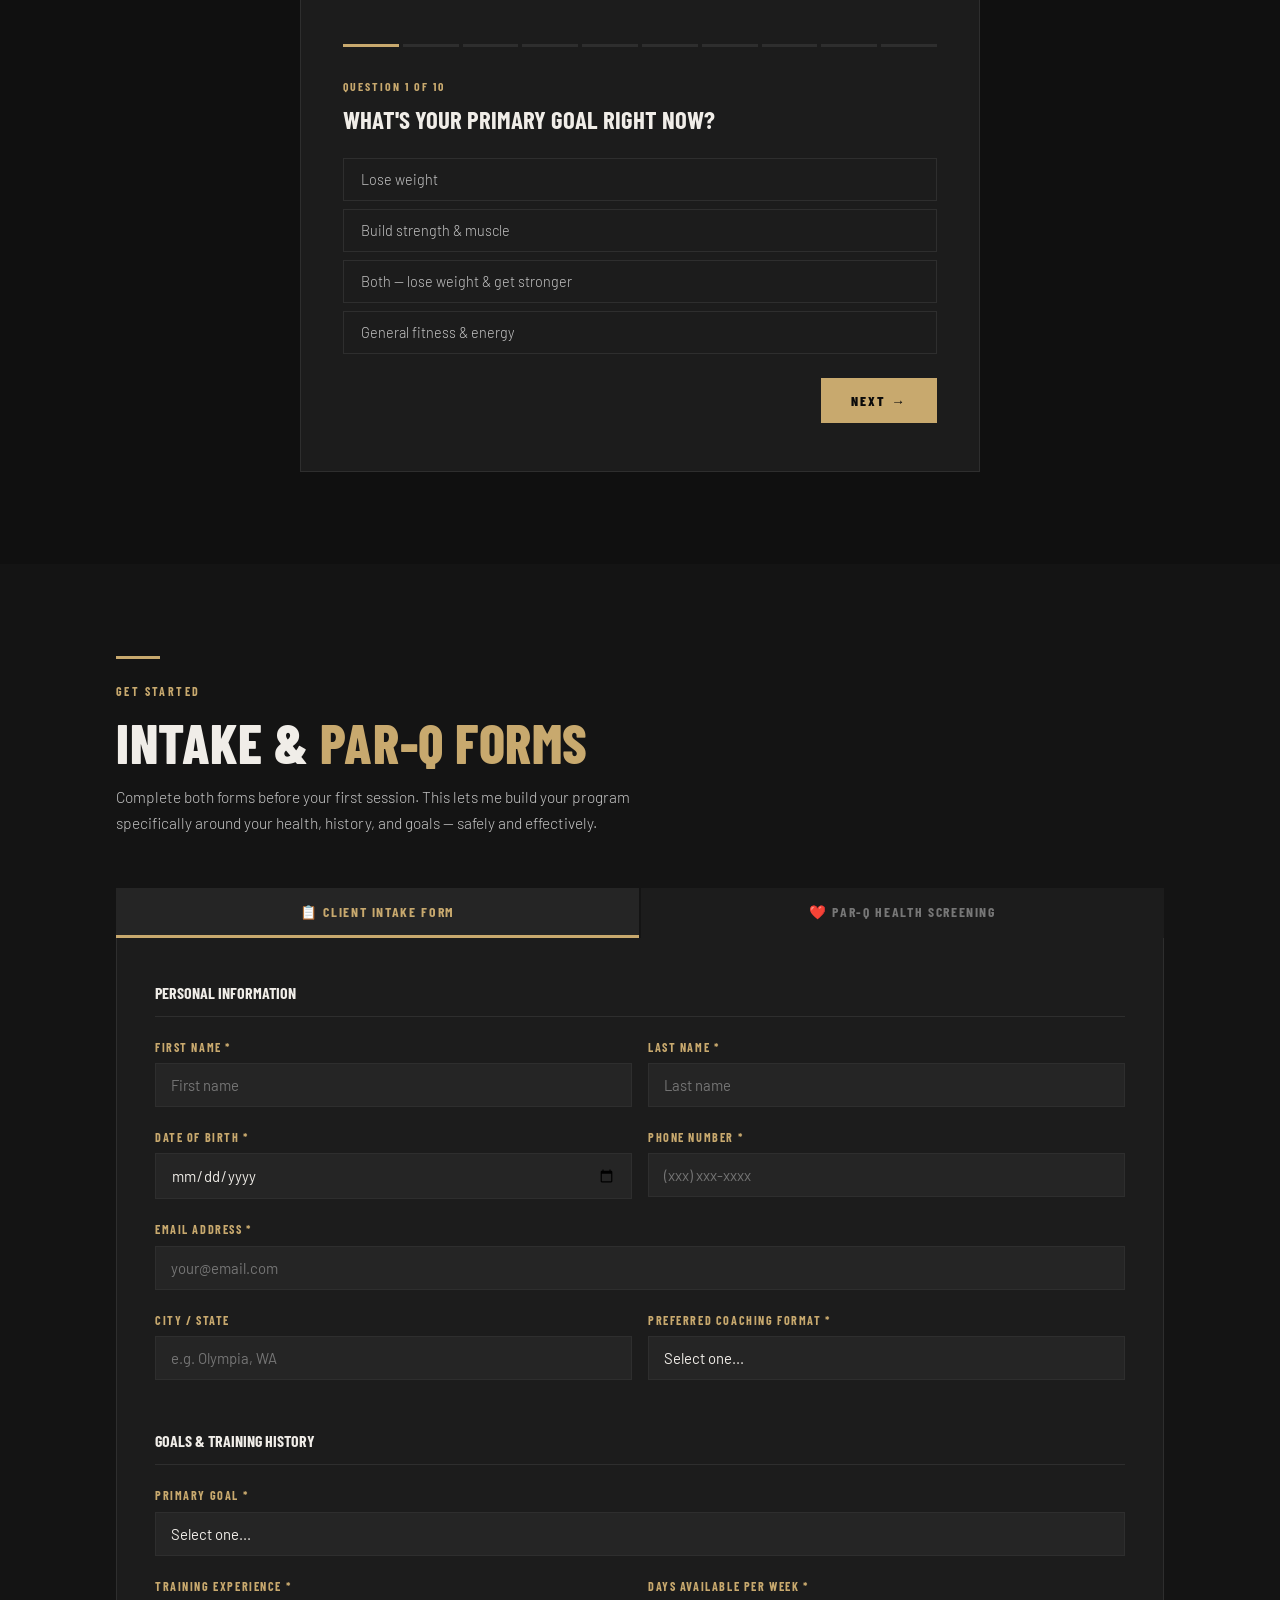
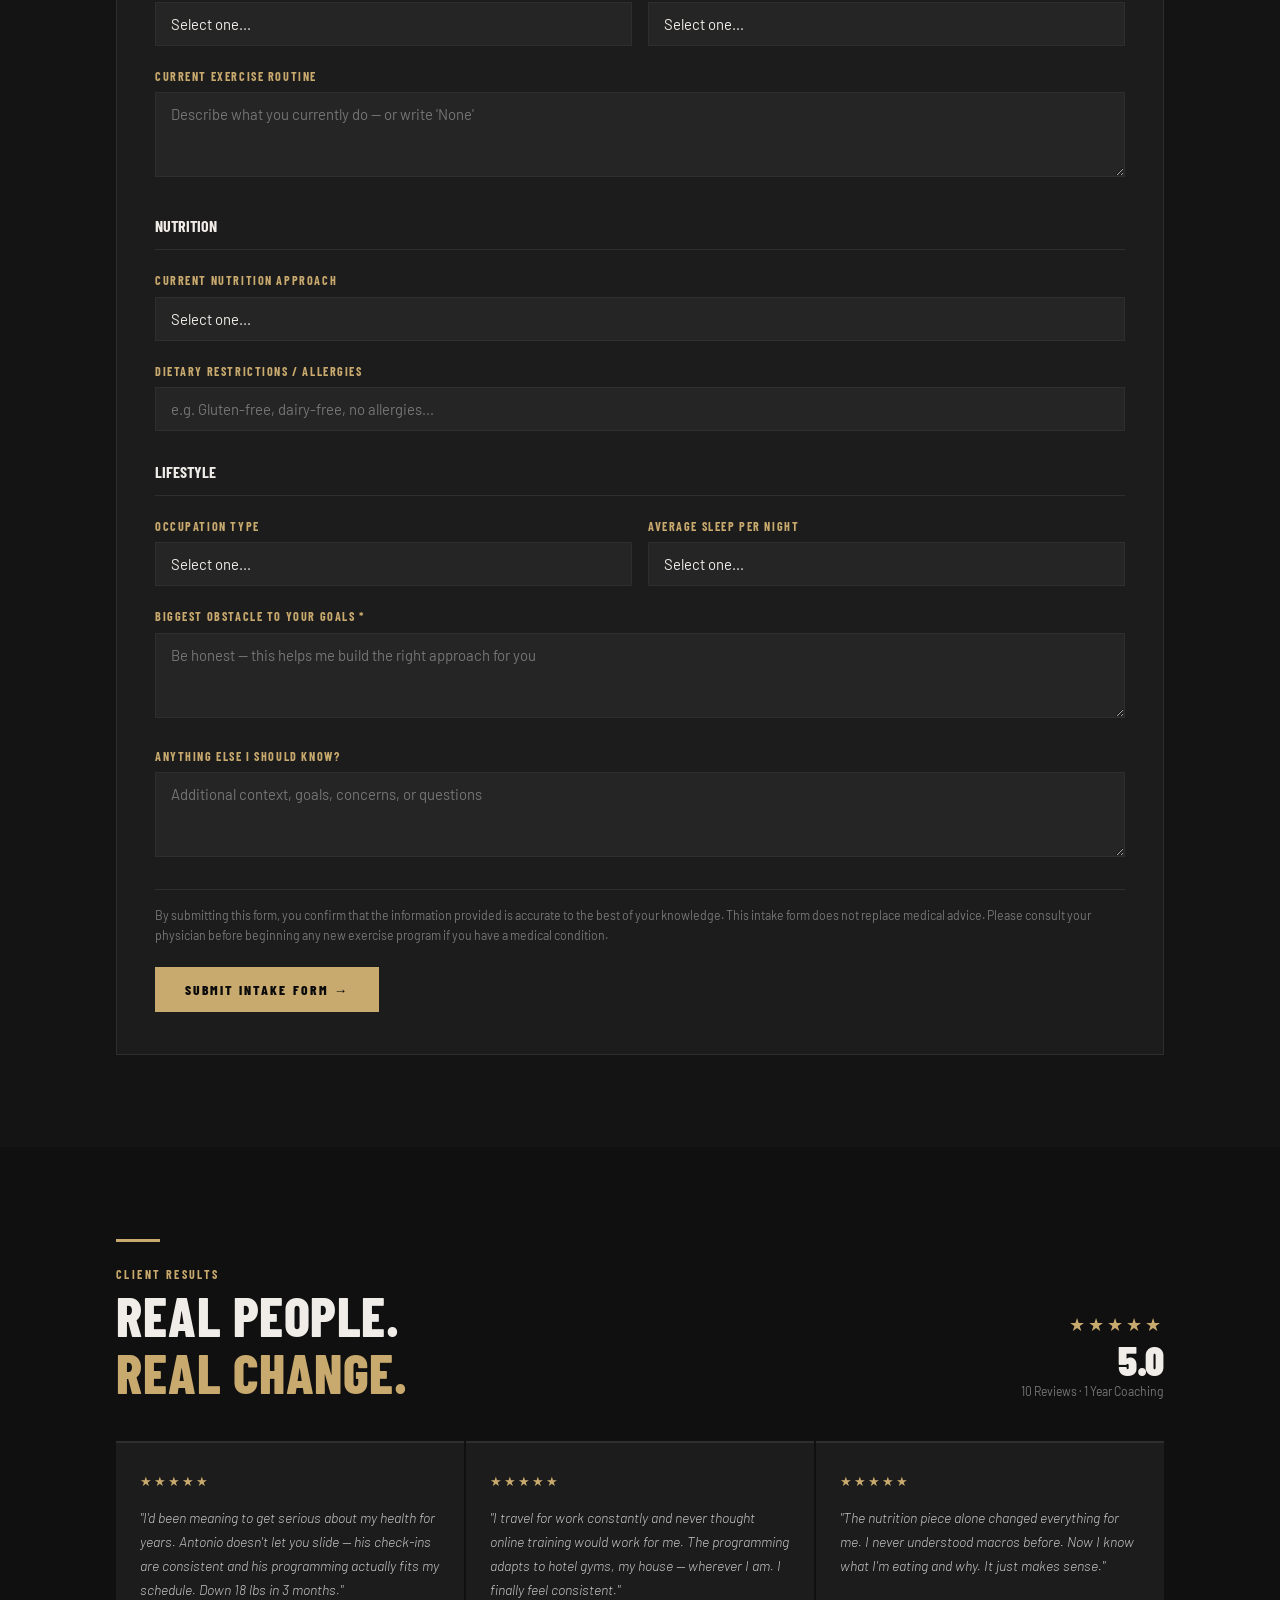
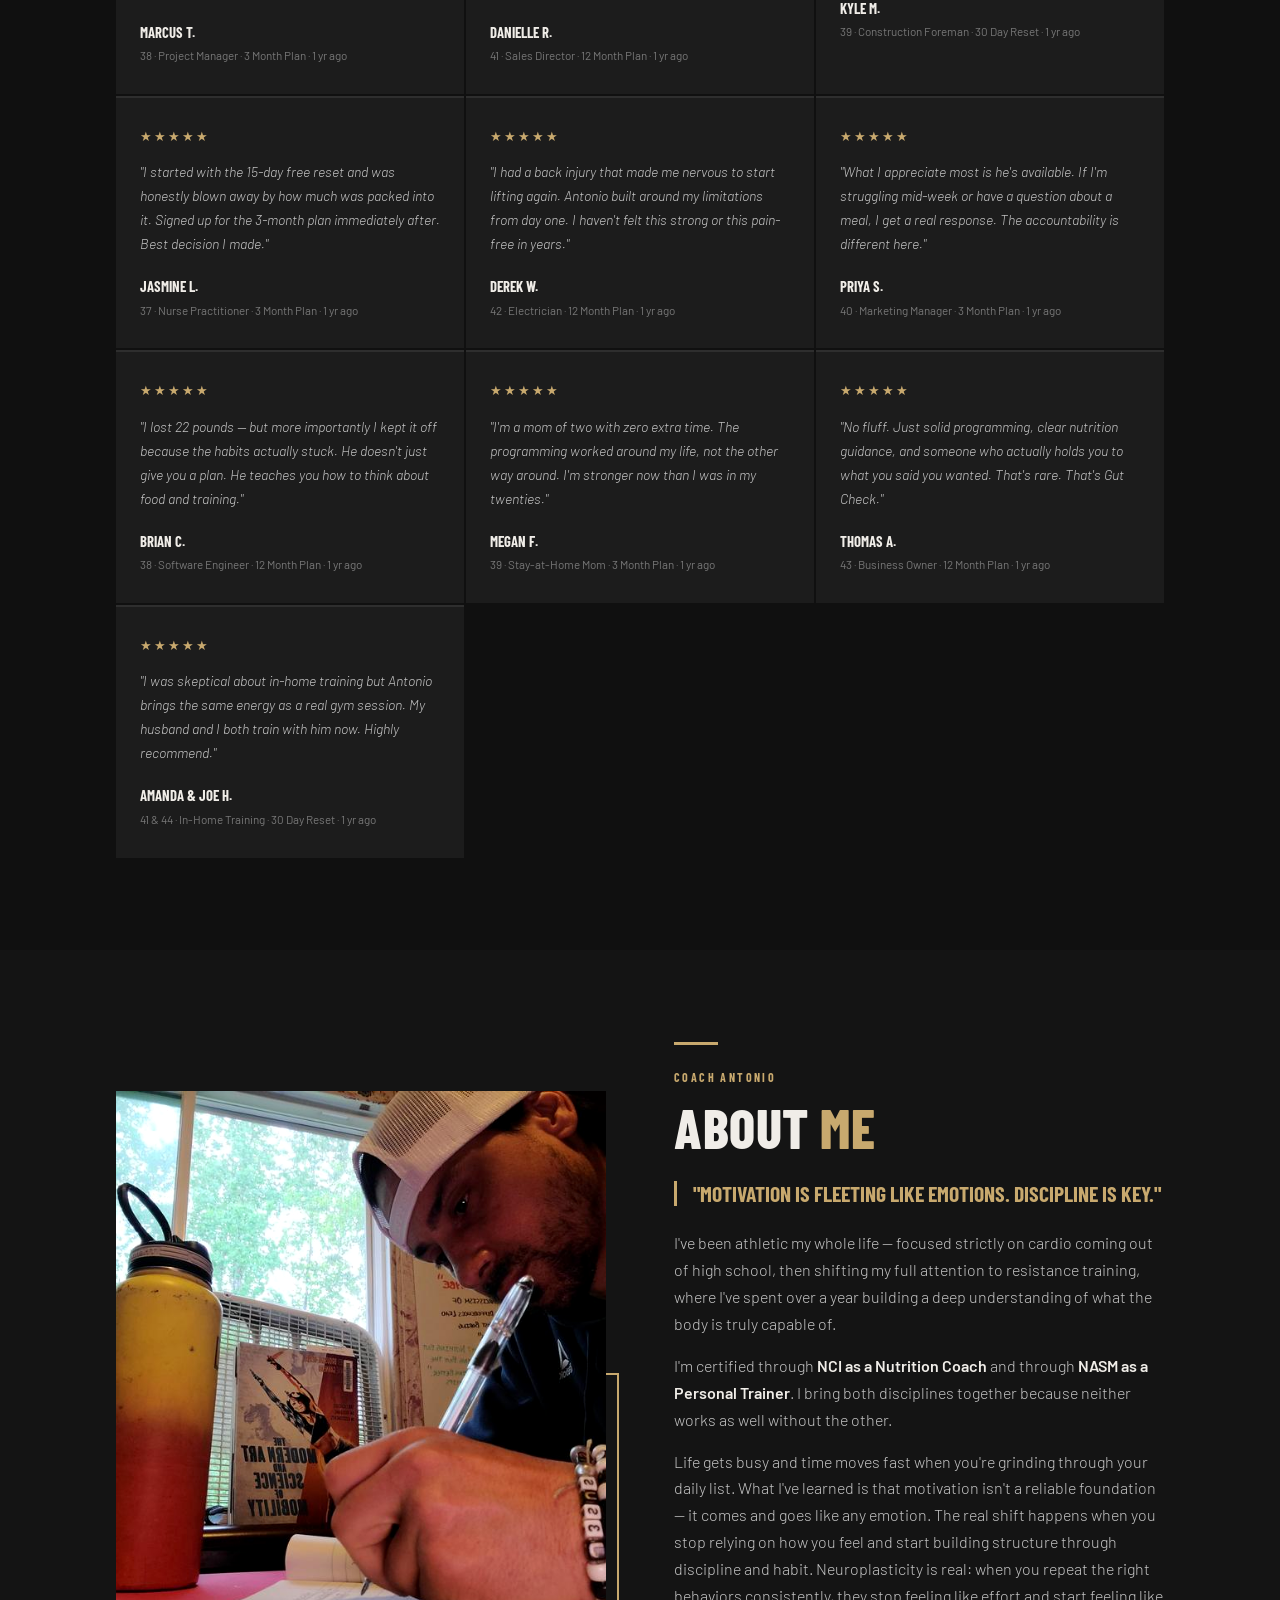
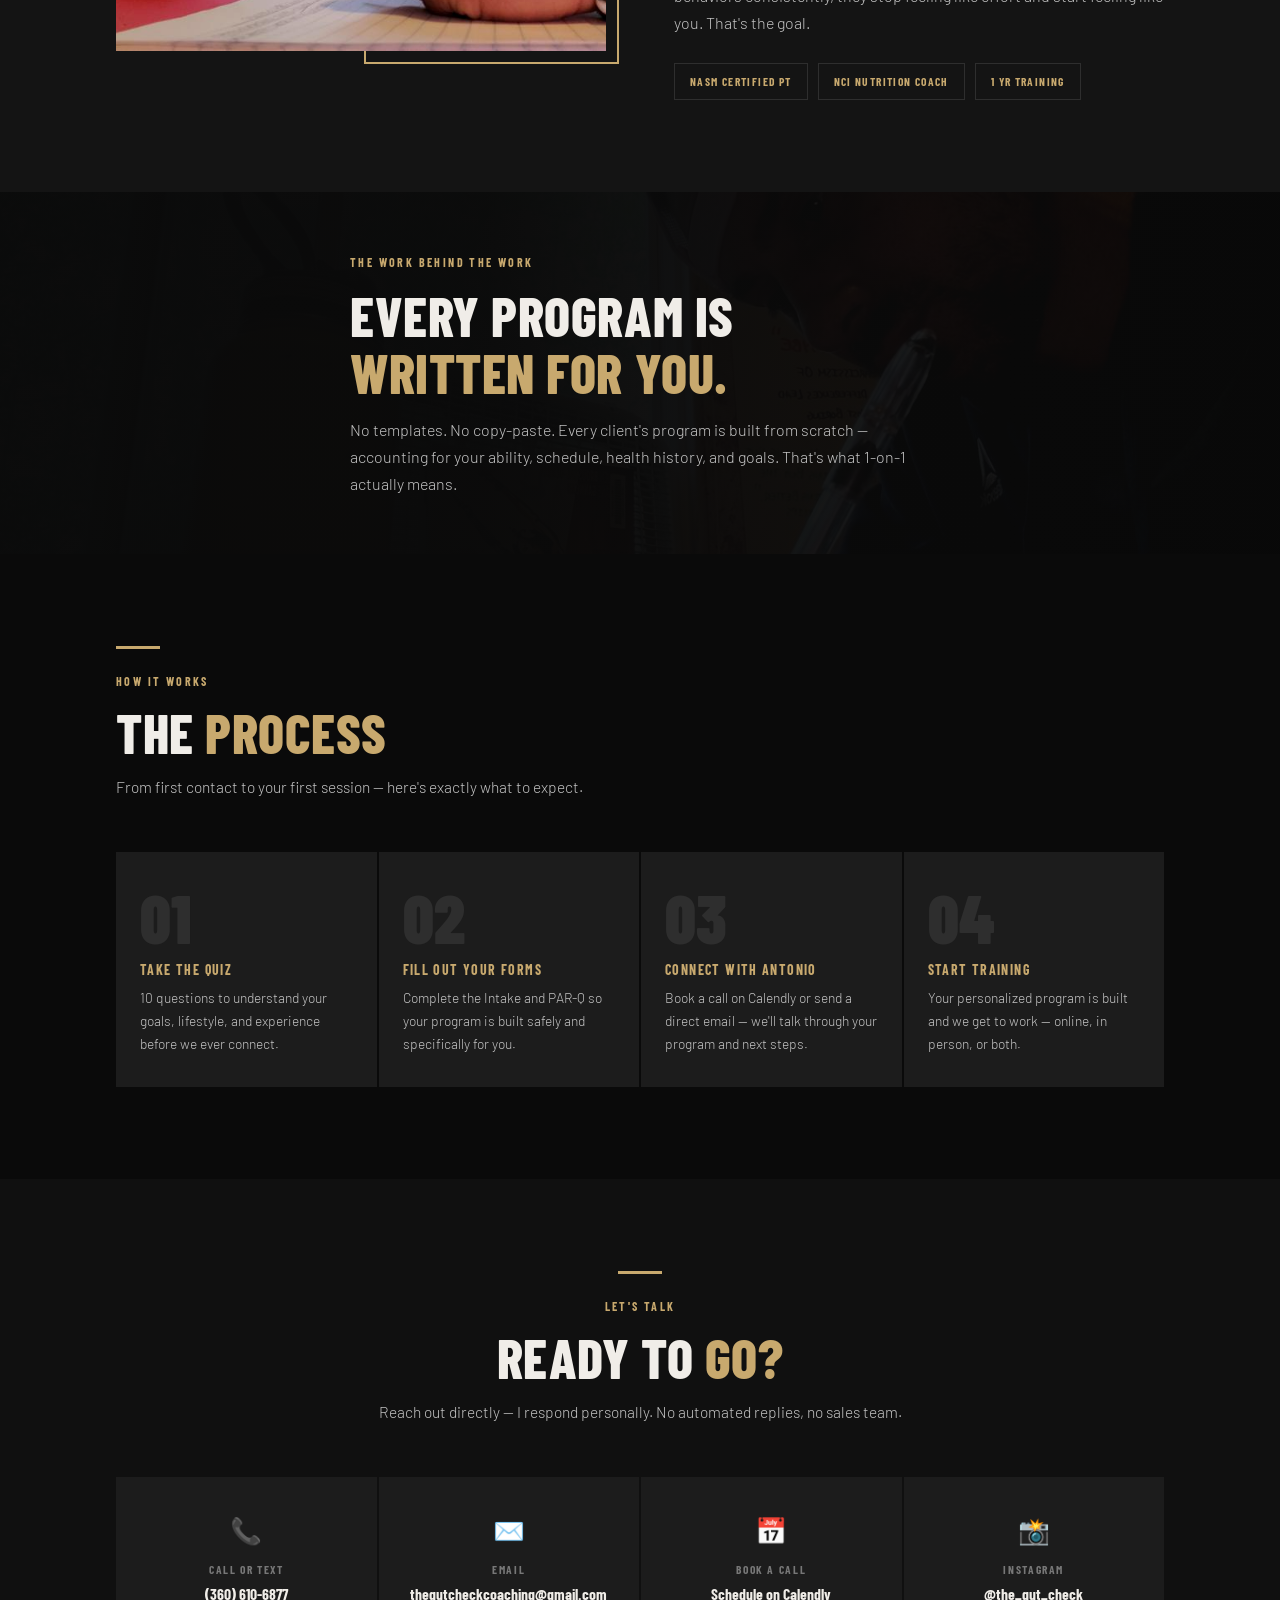
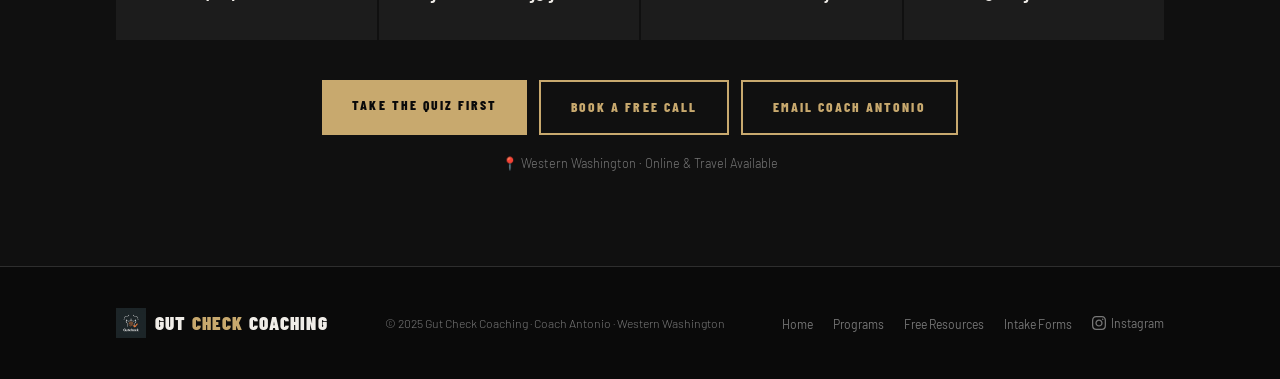
==== commit e1485921: "Rename Index.html to index.html" ====
--- a/index.html
+++ b/index.html
@@ -1,1420 +1,928 @@
 <!DOCTYPE html>
 <html lang="en">
 <head>
-    <meta charset="UTF-8">
-    <meta name="viewport" content="width=device-width, initial-scale=1.0">
-    <title>Gut Check Coaching - Nutrition. Training. Mindset.</title>
-    <style>
-        * {
-            margin: 0;
-            padding: 0;
-            box-sizing: border-box;
-        }
-
-        :root {
-            --pnw-forest: #1f4620;
-            --pnw-sage: #5a7c59;
-            --pnw-cream: #f4ede4;
-            --pnw-stone: #9d8b7e;
-            --pnw-mist: #e8dfd3;
-            --pnw-deep: #0d2818;
-            --accent: #7a9b6e;
-            --text-dark: #2a2a2a;
-            --text-light: #f4ede4;
-        }
-
-        html {
-            scroll-behavior: smooth;
-        }
-
-        body {
-            font-family: -apple-system, BlinkMacSystemFont, 'Segoe UI', 'Helvetica Neue', sans-serif;
-            line-height: 1.6;
-            color: var(--text-dark);
-            background: var(--pnw-cream);
-            overflow-x: hidden;
-        }
-
-        /* ===== HEADER/NAV ===== */
-        header {
-            position: fixed;
-            top: 0;
-            width: 100%;
-            background: rgba(244, 237, 228, 0.98);
-            backdrop-filter: blur(12px);
-            z-index: 1000;
-            border-bottom: 1px solid rgba(31, 70, 32, 0.1);
-            animation: slideDown 0.6s ease-out;
-        }
-
-        @keyframes slideDown {
-            from {
-                opacity: 0;
-                transform: translateY(-20px);
-            }
-            to {
-                opacity: 1;
-                transform: translateY(0);
-            }
-        }
-
-        .header-content {
-            max-width: 1200px;
-            margin: 0 auto;
-            padding: 0.8rem 2rem;
-            display: flex;
-            justify-content: space-between;
-            align-items: center;
-        }
-
-        .logo {
-            font-size: 1.3rem;
-            font-weight: 700;
-            letter-spacing: 0.5px;
-            color: var(--pnw-forest);
-            text-decoration: none;
-            text-transform: uppercase;
-            transition: all 0.3s ease;
-        }
-
-        .logo:hover {
-            color: var(--pnw-sage);
-        }
-
-        nav {
-            display: flex;
-            gap: 2.5rem;
-            align-items: center;
-        }
-
-        nav a {
-            text-decoration: none;
-            color: var(--text-dark);
-            font-size: 0.9rem;
-            font-weight: 500;
-            position: relative;
-            transition: color 0.3s ease;
-            text-transform: uppercase;
-            letter-spacing: 0.5px;
-        }
-
-        nav a::after {
-            content: '';
-            position: absolute;
-            bottom: -6px;
-            left: 0;
-            width: 0;
-            height: 2px;
-            background: var(--pnw-sage);
-            transition: width 0.4s cubic-bezier(0.34, 1.56, 0.64, 1);
-        }
-
-        nav a:hover::after {
-            width: 100%;
-        }
-
-        .nav-cta {
-            background: var(--pnw-forest);
-            color: var(--text-light);
-            padding: 0.65rem 1.8rem;
-            border-radius: 50px;
-            transition: all 0.3s ease;
-            cursor: pointer;
-            border: none;
-            font-size: 0.85rem;
-            font-weight: 600;
-            text-transform: uppercase;
-            letter-spacing: 0.5px;
-            box-shadow: 0 4px 15px rgba(31, 70, 32, 0.2);
-        }
-
-        .nav-cta:hover {
-            background: var(--pnw-deep);
-            transform: translateY(-2px);
-            box-shadow: 0 8px 25px rgba(31, 70, 32, 0.3);
-        }
-
-        /* ===== HERO SECTION ===== */
-        .hero {
-            margin-top: 70px;
-            position: relative;
-            overflow: hidden;
-            min-height: 100vh;
-            display: flex;
-            align-items: center;
-        }
-
-        .hero::before {
-            content: '';
-            position: absolute;
-            top: 0;
-            left: 0;
-            right: 0;
-            bottom: 0;
-            background: linear-gradient(135deg, rgba(31, 70, 32, 0.7), rgba(90, 124, 89, 0.6)), 
-                        url('data:image/svg+xml,<svg xmlns="http://www.w3.org/2000/svg" viewBox="0 0 1200 800"><defs><pattern id="noise" x="0" y="0" width="100" height="100" patternUnits="userSpaceOnUse"><rect fill="%23f4ede4" width="100" height="100"/><path stroke="%231f4620" stroke-width="0.5" opacity="0.1" d="M0,0 L100,100 M100,0 L0,100"/></pattern></defs><rect width="1200" height="800" fill="url(%23noise)"/></svg>');
-            background-size: cover;
-            z-index: 0;
-        }
-
-        .hero-content {
-            max-width: 1200px;
-            margin: 0 auto;
-            width: 100%;
-            padding: 4rem 2rem;
-            display: grid;
-            grid-template-columns: 1fr 1fr;
-            gap: 4rem;
-            align-items: center;
-            position: relative;
-            z-index: 2;
-        }
-
-        .hero-text h1 {
-            font-size: 3.2rem;
-            font-weight: 700;
-            line-height: 1.2;
-            color: white;
-            margin-bottom: 1rem;
-            animation: fadeInUp 0.8s ease-out 0.2s both;
-            text-transform: uppercase;
-            letter-spacing: -0.5px;
-        }
-
-        .hero-tagline {
-            font-size: 1.3rem;
-            color: var(--pnw-mist);
-            margin-bottom: 2rem;
-            animation: fadeInUp 0.8s ease-out 0.3s both;
-            font-weight: 500;
-            letter-spacing: 1.5px;
-        }
-
-        .hero-text p {
-            font-size: 1.05rem;
-            color: rgba(255, 255, 255, 0.9);
-            margin-bottom: 2.5rem;
-            line-height: 1.8;
-            animation: fadeInUp 0.8s ease-out 0.4s both;
-        }
-
-        @keyframes fadeInUp {
-            from {
-                opacity: 0;
-                transform: translateY(30px);
-            }
-            to {
-                opacity: 1;
-                transform: translateY(0);
-            }
-        }
-
-        .hero-buttons {
-            display: flex;
-            gap: 1.5rem;
-            animation: fadeInUp 0.8s ease-out 0.5s both;
-        }
-
-        .btn-primary {
-            background: white;
-            color: var(--pnw-forest);
-            padding: 1rem 2.5rem;
-            border-radius: 50px;
-            border: none;
-            cursor: pointer;
-            font-size: 0.95rem;
-            font-weight: 700;
-            transition: all 0.3s cubic-bezier(0.34, 1.56, 0.64, 1);
-            box-shadow: 0 8px 30px rgba(0, 0, 0, 0.2);
-            position: relative;
-            overflow: hidden;
-            text-transform: uppercase;
-            letter-spacing: 0.5px;
-        }
-
-        .btn-primary::before {
-            content: '';
-            position: absolute;
-            top: 50%;
-            left: 50%;
-            width: 0;
-            height: 0;
-            background: rgba(31, 70, 32, 0.1);
-            border-radius: 50%;
-            transform: translate(-50%, -50%);
-            transition: width 0.6s, height 0.6s;
-        }
-
-        .btn-primary:hover {
-            transform: translateY(-4px);
-            box-shadow: 0 12px 40px rgba(0, 0, 0, 0.3);
-        }
-
-        .btn-primary:hover::before {
-            width: 300px;
-            height: 300px;
-        }
-
-        .btn-secondary {
-            background: transparent;
-            color: white;
-            padding: 1rem 2.5rem;
-            border-radius: 50px;
-            border: 2px solid white;
-            cursor: pointer;
-            font-size: 0.95rem;
-            font-weight: 700;
-            transition: all 0.3s ease;
-            text-transform: uppercase;
-            letter-spacing: 0.5px;
-        }
-
-        .btn-secondary:hover {
-            background: white;
-            color: var(--pnw-forest);
-            transform: translateY(-4px);
-            box-shadow: 0 8px 30px rgba(0, 0, 0, 0.2);
-        }
-
-        .hero-image {
-            position: relative;
-            animation: fadeInUp 0.8s ease-out 0.3s both;
-        }
-
-        .image-container {
-            position: relative;
-            border-radius: 16px;
-            overflow: hidden;
-            box-shadow: 0 20px 60px rgba(0, 0, 0, 0.3);
-            aspect-ratio: 3/4;
-        }
-
-        .image-container img {
-            width: 100%;
-            height: 100%;
-            object-fit: cover;
-            display: block;
-        }
-
-        .image-badge {
-            position: absolute;
-            bottom: 2rem;
-            left: 2rem;
-            background: rgba(244, 237, 228, 0.95);
-            padding: 1.5rem 2rem;
-            border-radius: 12px;
-            backdrop-filter: blur(10px);
-            animation: slideUp 0.8s ease-out 0.6s both;
-        }
-
-        @keyframes slideUp {
-            from {
-                opacity: 0;
-                transform: translateY(30px);
-            }
-            to {
-                opacity: 1;
-                transform: translateY(0);
-            }
-        }
-
-        .image-badge p {
-            font-size: 0.9rem;
-            color: var(--pnw-forest);
-            font-weight: 600;
-            margin: 0;
-        }
-
-        /* ===== ABOUT SECTION ===== */
-        .about {
-            padding: 100px 2rem;
-            background: white;
-        }
-
-        .section-header {
-            text-align: center;
-            margin-bottom: 60px;
-            animation: fadeIn 0.8s ease-out;
-        }
-
-        .section-header h2 {
-            font-size: 2.5rem;
-            color: var(--pnw-forest);
-            margin-bottom: 1rem;
-            text-transform: uppercase;
-            letter-spacing: 1px;
-        }
-
-        .section-header p {
-            font-size: 1.05rem;
-            color: var(--pnw-sage);
-            max-width: 600px;
-            margin: 0 auto;
-            font-weight: 500;
-        }
-
-        .about-content {
-            max-width: 1200px;
-            margin: 0 auto;
-            display: grid;
-            grid-template-columns: 1fr 1fr;
-            gap: 60px;
-            align-items: center;
-        }
-
-        .about-image {
-            position: relative;
-            border-radius: 16px;
-            overflow: hidden;
-            box-shadow: 0 15px 50px rgba(31, 70, 32, 0.15);
-            transition: all 0.3s ease;
-        }
-
-        .about-image:hover {
-            transform: translateY(-8px);
-            box-shadow: 0 25px 60px rgba(31, 70, 32, 0.25);
-        }
-
-        .about-image img {
-            width: 100%;
-            height: 100%;
-            object-fit: cover;
-            display: block;
-        }
-
-        .about-text h3 {
-            font-size: 1.8rem;
-            color: var(--pnw-forest);
-            margin-bottom: 1.5rem;
-            line-height: 1.4;
-            text-transform: uppercase;
-            letter-spacing: 0.5px;
-        }
-
-        .about-text p {
-            font-size: 1rem;
-            color: var(--text-dark);
-            margin-bottom: 1.5rem;
-            line-height: 1.8;
-        }
-
-        .expertise-list {
-            display: grid;
-            grid-template-columns: 1fr 1fr;
-            gap: 1.5rem;
-            margin-top: 2.5rem;
-        }
-
-        .expertise-item {
-            padding: 1.5rem;
-            background: linear-gradient(135deg, var(--pnw-mist) 0%, rgba(122, 155, 110, 0.08) 100%);
-            border-radius: 12px;
-            border-left: 4px solid var(--pnw-sage);
-            transition: all 0.3s cubic-bezier(0.34, 1.56, 0.64, 1);
-        }
-
-        .expertise-item:hover {
-            transform: translateX(12px);
-            box-shadow: 0 8px 24px rgba(31, 70, 32, 0.12);
-            background: linear-gradient(135deg, rgba(122, 155, 110, 0.15) 0%, rgba(122, 155, 110, 0.08) 100%);
-        }
-
-        .expertise-item h4 {
-            color: var(--pnw-forest);
-            margin-bottom: 0.5rem;
-            font-size: 1rem;
-        }
-
-        .expertise-item p {
-            font-size: 0.9rem;
-            color: var(--text-dark);
-            margin: 0;
-            line-height: 1.6;
-        }
-
-        /* ===== COACHING SECTION ===== */
-        .coaching {
-            padding: 100px 2rem;
-            background: linear-gradient(135deg, var(--pnw-cream) 0%, rgba(31, 70, 32, 0.05) 100%);
-        }
-
-        .coaching-grid {
-            max-width: 1200px;
-            margin: 0 auto;
-            display: grid;
-            grid-template-columns: repeat(3, 1fr);
-            gap: 2rem;
-        }
-
-        .coaching-card {
-            background: white;
-            padding: 2.5rem;
-            border-radius: 16px;
-            box-shadow: 0 4px 20px rgba(31, 70, 32, 0.08);
-            transition: all 0.3s cubic-bezier(0.34, 1.56, 0.64, 1);
-            border: 1px solid rgba(31, 70, 32, 0.05);
-            position: relative;
-            overflow: hidden;
-        }
-
-        .coaching-card::before {
-            content: '';
-            position: absolute;
-            top: 0;
-            left: -100%;
-            width: 100%;
-            height: 4px;
-            background: linear-gradient(90deg, var(--pnw-sage), var(--accent));
-            transition: left 0.5s cubic-bezier(0.34, 1.56, 0.64, 1);
-        }
-
-        .coaching-card:hover {
-            transform: translateY(-16px);
-            box-shadow: 0 16px 45px rgba(31, 70, 32, 0.15);
-        }
-
-        .coaching-card:hover::before {
-            left: 0;
-        }
-
-        .coaching-icon {
-            font-size: 2.5rem;
-            margin-bottom: 1.5rem;
-        }
-
-        .coaching-card h3 {
-            font-size: 1.4rem;
-            color: var(--pnw-forest);
-            margin-bottom: 1rem;
-            text-transform: uppercase;
-            letter-spacing: 0.5px;
-        }
-
-        .coaching-card p {
-            font-size: 0.95rem;
-            color: var(--text-dark);
-            line-height: 1.7;
-        }
-
-        /* ===== PROCESS SECTION ===== */
-        .process {
-            padding: 100px 2rem;
-            background: white;
-        }
-
-        .timeline {
-            max-width: 1200px;
-            margin: 0 auto;
-            display: grid;
-            grid-template-columns: repeat(4, 1fr);
-            gap: 2rem;
-            position: relative;
-        }
-
-        .timeline::before {
-            content: '';
-            position: absolute;
-            top: 60px;
-            left: 5%;
-            right: 5%;
-            height: 2px;
-            background: linear-gradient(90deg, transparent, var(--pnw-sage), transparent);
-            z-index: 0;
-        }
-
-        .timeline-step {
-            position: relative;
-            z-index: 1;
-            text-align: center;
-            animation: fadeIn 0.6s ease-out;
-        }
-
-        .timeline-circle {
-            width: 100px;
-            height: 100px;
-            background: var(--pnw-forest);
-            border-radius: 50%;
-            margin: 0 auto 2rem;
-            display: flex;
-            align-items: center;
-            justify-content: center;
-            color: white;
-            font-size: 2.2rem;
-            font-weight: 700;
-            box-shadow: 0 8px 25px rgba(31, 70, 32, 0.25);
-            transition: all 0.3s cubic-bezier(0.34, 1.56, 0.64, 1);
-        }
-
-        .timeline-step:hover .timeline-circle {
-            transform: scale(1.15);
-            background: var(--pnw-sage);
-            box-shadow: 0 12px 35px rgba(31, 70, 32, 0.35);
-        }
-
-        .timeline-step h4 {
-            font-size: 1.2rem;
-            color: var(--pnw-forest);
-            margin-bottom: 0.8rem;
-            text-transform: uppercase;
-            letter-spacing: 0.5px;
-        }
-
-        .timeline-step p {
-            font-size: 0.95rem;
-            color: var(--text-dark);
-            line-height: 1.6;
-        }
-
-        /* ===== CONTACT SECTION ===== */
-        .contact {
-            padding: 100px 2rem;
-            background: var(--pnw-forest);
-            color: var(--text-light);
-            text-align: center;
-        }
-
-        .contact h2 {
-            font-size: 2.8rem;
-            margin-bottom: 1rem;
-            animation: fadeIn 0.8s ease-out;
-            text-transform: uppercase;
-            letter-spacing: 1px;
-        }
-
-        .contact p {
-            font-size: 1.15rem;
-            margin-bottom: 2.5rem;
-            opacity: 0.95;
-            animation: fadeIn 0.8s ease-out 0.2s both;
-            max-width: 600px;
-            margin-left: auto;
-            margin-right: auto;
-        }
-
-        .contact-buttons {
-            display: flex;
-            justify-content: center;
-            gap: 2rem;
-            animation: fadeIn 0.8s ease-out 0.4s both;
-            flex-wrap: wrap;
-        }
-
-        .contact .btn-primary {
-            background: white;
-            color: var(--pnw-forest);
-        }
-
-        .contact .btn-secondary {
-            border-color: white;
-        }
-
-        .contact-links {
-            margin-top: 3rem;
-            padding-top: 2rem;
-            border-top: 1px solid rgba(244, 237, 228, 0.2);
-            display: flex;
-            justify-content: center;
-            gap: 2.5rem;
-        }
-
-        .contact-link {
-            text-decoration: none;
-            color: var(--text-light);
-            font-size: 1rem;
-            transition: all 0.3s ease;
-            opacity: 0.85;
-        }
-
-        .contact-link:hover {
-            opacity: 1;
-            transform: scale(1.05);
-        }
-
-        /* ===== FORM STYLES ===== */
-        .modal {
-            display: none;
-            position: fixed;
-            z-index: 2000;
-            left: 0;
-            top: 0;
-            width: 100%;
-            height: 100%;
-            background-color: rgba(0, 0, 0, 0.5);
-            animation: fadeIn 0.3s ease;
-            overflow-y: auto;
-        }
-
-        .modal-content {
-            background-color: var(--pnw-cream);
-            margin: 2rem auto;
-            padding: 3rem;
-            border-radius: 16px;
-            width: 90%;
-            max-width: 700px;
-            box-shadow: 0 20px 60px rgba(0, 0, 0, 0.3);
-            animation: slideUp 0.4s ease-out;
-        }
-
-        .close-btn {
-            color: var(--text-dark);
-            float: right;
-            font-size: 2rem;
-            font-weight: bold;
-            cursor: pointer;
-            transition: color 0.3s ease;
-        }
-
-        .close-btn:hover {
-            color: var(--pnw-forest);
-        }
-
-        .form-section {
-            margin-bottom: 2.5rem;
-        }
-
-        .form-section h3 {
-            color: var(--pnw-forest);
-            margin-bottom: 1.5rem;
-            font-size: 1.4rem;
-            text-transform: uppercase;
-            letter-spacing: 0.5px;
-        }
-
-        .form-group {
-            margin-bottom: 1.5rem;
-        }
-
-        label {
-            display: block;
-            margin-bottom: 0.5rem;
-            color: var(--text-dark);
-            font-weight: 600;
-            font-size: 0.95rem;
-        }
-
-        input[type="text"],
-        input[type="email"],
-        input[type="tel"],
-        input[type="date"],
-        input[type="number"],
-        select,
-        textarea {
-            width: 100%;
-            padding: 0.8rem;
-            border: 2px solid var(--pnw-mist);
-            border-radius: 8px;
-            font-size: 1rem;
-            font-family: inherit;
-            transition: all 0.3s ease;
-        }
-
-        input:focus,
-        select:focus,
-        textarea:focus {
-            outline: none;
-            border-color: var(--pnw-sage);
-            box-shadow: 0 0 0 3px rgba(122, 155, 110, 0.1);
-        }
-
-        textarea {
-            resize: vertical;
-            min-height: 100px;
-        }
-
-        .form-group-row {
-            display: grid;
-            grid-template-columns: 1fr 1fr;
-            gap: 1.5rem;
-        }
-
-        .checkbox-group {
-            display: grid;
-            gap: 0.8rem;
-        }
-
-        .checkbox-item {
-            display: flex;
-            align-items: center;
-            gap: 0.8rem;
-        }
-
-        input[type="checkbox"],
-        input[type="radio"] {
-            width: 18px;
-            height: 18px;
-            cursor: pointer;
-            accent-color: var(--pnw-forest);
-        }
-
-        .checkbox-item label {
-            margin: 0;
-            cursor: pointer;
-        }
-
-        .parq-warning {
-            background: rgba(212, 175, 55, 0.1);
-            border-left: 4px solid #d4af37;
-            padding: 1.5rem;
-            border-radius: 8px;
-            margin-bottom: 2rem;
-        }
-
-        .parq-warning p {
-            margin: 0;
-            color: var(--text-dark);
-            font-size: 0.95rem;
-            line-height: 1.6;
-        }
-
-        .form-submit {
-            background: var(--pnw-forest);
-            color: white;
-            padding: 1rem 2.5rem;
-            border: none;
-            border-radius: 50px;
-            font-size: 1rem;
-            font-weight: 700;
-            cursor: pointer;
-            transition: all 0.3s ease;
-            width: 100%;
-            text-transform: uppercase;
-            letter-spacing: 0.5px;
-        }
-
-        .form-submit:hover {
-            background: var(--pnw-deep);
-            transform: translateY(-2px);
-            box-shadow: 0 8px 25px rgba(31, 70, 32, 0.25);
-        }
-
-        .required {
-            color: #d4af37;
-        }
-
-        @media (max-width: 768px) {
-            .modal-content {
-                padding: 2rem;
-                width: 95%;
-                margin: 1rem auto;
-            }
-
-            .form-group-row {
-                grid-template-columns: 1fr;
-            }
-        }
-
-        /* ===== FOOTER ===== */
-        footer {
-            background: var(--pnw-deep);
-            color: var(--text-light);
-            padding: 3rem 2rem 2rem;
-            text-align: center;
-            opacity: 0.9;
-        }
-
-        .footer-content {
-            max-width: 1200px;
-            margin: 0 auto;
-            font-size: 0.9rem;
-        }
-
-        footer p {
-            margin: 0;
-            letter-spacing: 0.5px;
-        }
-
-        /* ===== ANIMATIONS ===== */
-        @keyframes fadeIn {
-            from {
-                opacity: 0;
-            }
-            to {
-                opacity: 1;
-            }
-        }
-
-        /* ===== RESPONSIVE ===== */
-        @media (max-width: 768px) {
-            .hero-content,
-            .about-content,
-            .coaching-grid,
-            .timeline {
-                grid-template-columns: 1fr;
-            }
-
-            .hero-text h1 {
-                font-size: 2.2rem;
-            }
-
-            .timeline::before {
-                display: none;
-            }
-
-            nav {
-                gap: 1rem;
-            }
-
-            nav a {
-                display: none;
-            }
-
-            .hero-buttons {
-                flex-direction: column;
-            }
-
-            .btn-primary,
-            .btn-secondary {
-                width: 100%;
-            }
-
-            .contact-buttons {
-                flex-direction: column;
-            }
-
-            .contact-buttons button {
-                width: 100%;
-            }
-        }
-    </style>
+  <meta charset="UTF-8"/>
+  <meta name="viewport" content="width=device-width,initial-scale=1.0"/>
+  <title>Gut Check Coaching | Personal Trainer & Nutrition Coach – Western Washington</title>
+  <meta name="description" content="Gut Check Coaching — 1-on-1 hybrid personal training and nutrition coaching for busy adults in Western Washington and online. Lose weight, get stronger, build real habits with Coach Antonio."/>
+  <meta name="keywords" content="personal trainer Western Washington, online personal trainer, nutrition coach, hybrid training, accountability coaching, weight loss coach, NASM certified, NCI nutrition coach, in-home personal trainer, 1 on 1 coaching Tacoma, fitness coach Seattle"/>
+  <meta name="author" content="Coach Antonio – Gut Check Coaching"/>
+  <meta name="robots" content="index,follow"/>
+  <link rel="canonical" href="https://thegutcheck.org/"/>
+  <meta property="og:type" content="website"/>
+  <meta property="og:title" content="Gut Check Coaching | Lose Weight & Get Stronger"/>
+  <meta property="og:description" content="1-on-1 hybrid personal training & nutrition coaching. Online or in person. Western Washington & beyond."/>
+  <meta property="og:url" content="https://thegutcheck.org/"/>
+  <meta property="og:image" content="https://thegutcheck.org/images/coach-antonio.jpg"/>
+  <link rel="icon" type="image/png" href="[data-uri]"/>
+  <script type="application/ld+json">
+  {"@context":"https://schema.org","@type":"LocalBusiness","name":"Gut Check Coaching","description":"1-on-1 hybrid personal training and nutrition coaching for busy adults. Online and in-person, Western Washington.","url":"https://thegutcheck.org","telephone":"+13606106877","email":"thegutcheckcoaching@gmail.com","sameAs":["https://www.instagram.com/the_gut_check","https://calendly.com/barrsreiro336"],"areaServed":["Western Washington","Online"],"founder":{"@type":"Person","name":"Antonio","jobTitle":"Personal Trainer & Nutrition Coach","hasCredential":["NASM Certified Personal Trainer","NCI Nutrition Coach"]},"serviceType":["Personal Training","Nutrition Coaching","Online Coaching","Accountability Coaching"]}
+  </script>
+  <!-- Google Analytics placeholder — add your G-XXXXXXXXXX ID when ready -->
+  <!-- <script async src="https://www.googletagmanager.com/gtag/js?id=G-XXXXXXXXXX"></script>
+  <script>window.dataLayer=window.dataLayer||[];function gtag(){dataLayer.push(arguments)}gtag('js',new Date());gtag('config','G-XXXXXXXXXX');</script> -->
+  <link rel="preconnect" href="https://fonts.googleapis.com"/>
+  <link rel="preconnect" href="https://fonts.gstatic.com" crossorigin/>
+  <link href="https://fonts.googleapis.com/css2?family=Barlow+Condensed:wght@400;600;700;800;900&family=Barlow:ital,wght@0,300;0,400;0,500;0,600;1,300&display=swap" rel="stylesheet"/>
+<style>
+*,*::before,*::after{box-sizing:border-box;margin:0;padding:0}
+html{scroll-behavior:smooth}
+:root{
+  --black:#0a0a0a;--charcoal:#141414;--dark:#1c1c1c;--mid:#252525;
+  --border:#2e2e2e;--muted:#777;--light:#c4c4c4;--white:#f0ede8;
+  --accent:#c8a96e;--accent-dim:#9e7f48;--accent-bg:rgba(200,169,110,0.07);
+  --section-alt:#101010
+}
+body{font-family:'Barlow',sans-serif;background:var(--black);color:var(--white);font-size:16px;line-height:1.68;-webkit-font-smoothing:antialiased}
+h1,h2,h3,h4{font-family:'Barlow Condensed',sans-serif;font-weight:800;line-height:1.05;letter-spacing:.01em;text-transform:uppercase}
+h1{font-size:clamp(2.8rem,8.5vw,6.2rem)}
+h2{font-size:clamp(1.9rem,4.5vw,3.4rem)}
+h3{font-size:clamp(1.3rem,2.8vw,1.8rem)}
+h4{font-size:.95rem;letter-spacing:.12em;font-weight:700}
+p{font-weight:300;color:var(--light)}
+a{color:inherit;text-decoration:none}
+strong{font-weight:600;color:var(--white)}
+.accent{color:var(--accent)}
+.label{font-family:'Barlow Condensed',sans-serif;font-size:.75rem;font-weight:700;letter-spacing:.2em;text-transform:uppercase;color:var(--accent)}
+.container{max-width:1100px;margin:0 auto;padding:0 26px}
+section{padding:92px 0}
+.divider{width:44px;height:3px;background:var(--accent);margin-bottom:18px}
+.sh{margin-bottom:52px}
+.sh h2{margin-top:10px}
+.sh p{margin-top:13px;max-width:540px;font-size:.97rem}
+.sh-center{text-align:center}
+.sh-center .divider{margin-left:auto;margin-right:auto}
+.sh-center p{margin-left:auto;margin-right:auto}
+
+/* BUTTONS */
+.btn{font-family:'Barlow Condensed',sans-serif;font-size:.85rem;font-weight:800;letter-spacing:.15em;text-transform:uppercase;padding:14px 30px;display:inline-block;cursor:pointer;border:none;transition:all .2s}
+.btn-gold{background:var(--accent);color:var(--black)}
+.btn-gold:hover{background:var(--accent-dim);color:var(--white);transform:translateY(-2px)}
+.btn-ghost{border:2px solid #c8a96e;color:#c8a96e;background:transparent}
+.btn-ghost:hover{border-color:var(--accent);color:var(--accent)}
+
+/* NAV */
+nav{position:fixed;top:0;left:0;right:0;z-index:200;background:rgba(10,10,10,.94);backdrop-filter:blur(16px);border-bottom:1px solid var(--border)}
+.nav-inner{max-width:1100px;margin:0 auto;padding:0 26px;height:66px;display:flex;align-items:center;justify-content:space-between;gap:20px}
+.nav-logo{display:flex;align-items:center;gap:10px}
+.nav-logo img{height:36px;width:36px;object-fit:contain}
+.nav-logo-text{font-family:'Barlow Condensed',sans-serif;font-size:1.35rem;font-weight:900;letter-spacing:.06em;text-transform:uppercase}
+.nav-logo-text span{color:var(--accent)}
+.nav-links{display:flex;gap:26px;list-style:none;align-items:center}
+.nav-links a{font-family:'Barlow Condensed',sans-serif;font-size:.78rem;font-weight:700;letter-spacing:.13em;text-transform:uppercase;color:var(--light);transition:color .2s}
+.nav-links a:hover{color:var(--accent)}
+.nav-cta{background:var(--accent);color:var(--black)!important;padding:7px 16px;transition:background .2s!important}
+.nav-cta:hover{background:var(--accent-dim)!important;color:var(--white)!important}
+.hamburger{display:none;flex-direction:column;gap:5px;cursor:pointer;padding:4px;background:none;border:none}
+.hamburger span{width:23px;height:2px;background:var(--white);display:block;transition:all .3s}
+.mobile-menu{display:none;position:fixed;top:66px;left:0;right:0;background:var(--charcoal);border-bottom:1px solid var(--border);z-index:199;padding:22px 26px;flex-direction:column;gap:0}
+.mobile-menu.open{display:flex}
+.mobile-menu a{font-family:'Barlow Condensed',sans-serif;font-size:1rem;font-weight:700;letter-spacing:.12em;text-transform:uppercase;color:var(--light);padding:13px 0;border-bottom:1px solid var(--border)}
+.mobile-menu a:last-child{border-bottom:none}
+@media(max-width:900px){.nav-links{display:none}.hamburger{display:flex}}
+
+/* HERO */
+#home{min-height:100vh;display:flex;align-items:center;padding-top:66px;position:relative;overflow:hidden}
+.hero-bg{position:absolute;inset:0;background-image:url('[data-uri]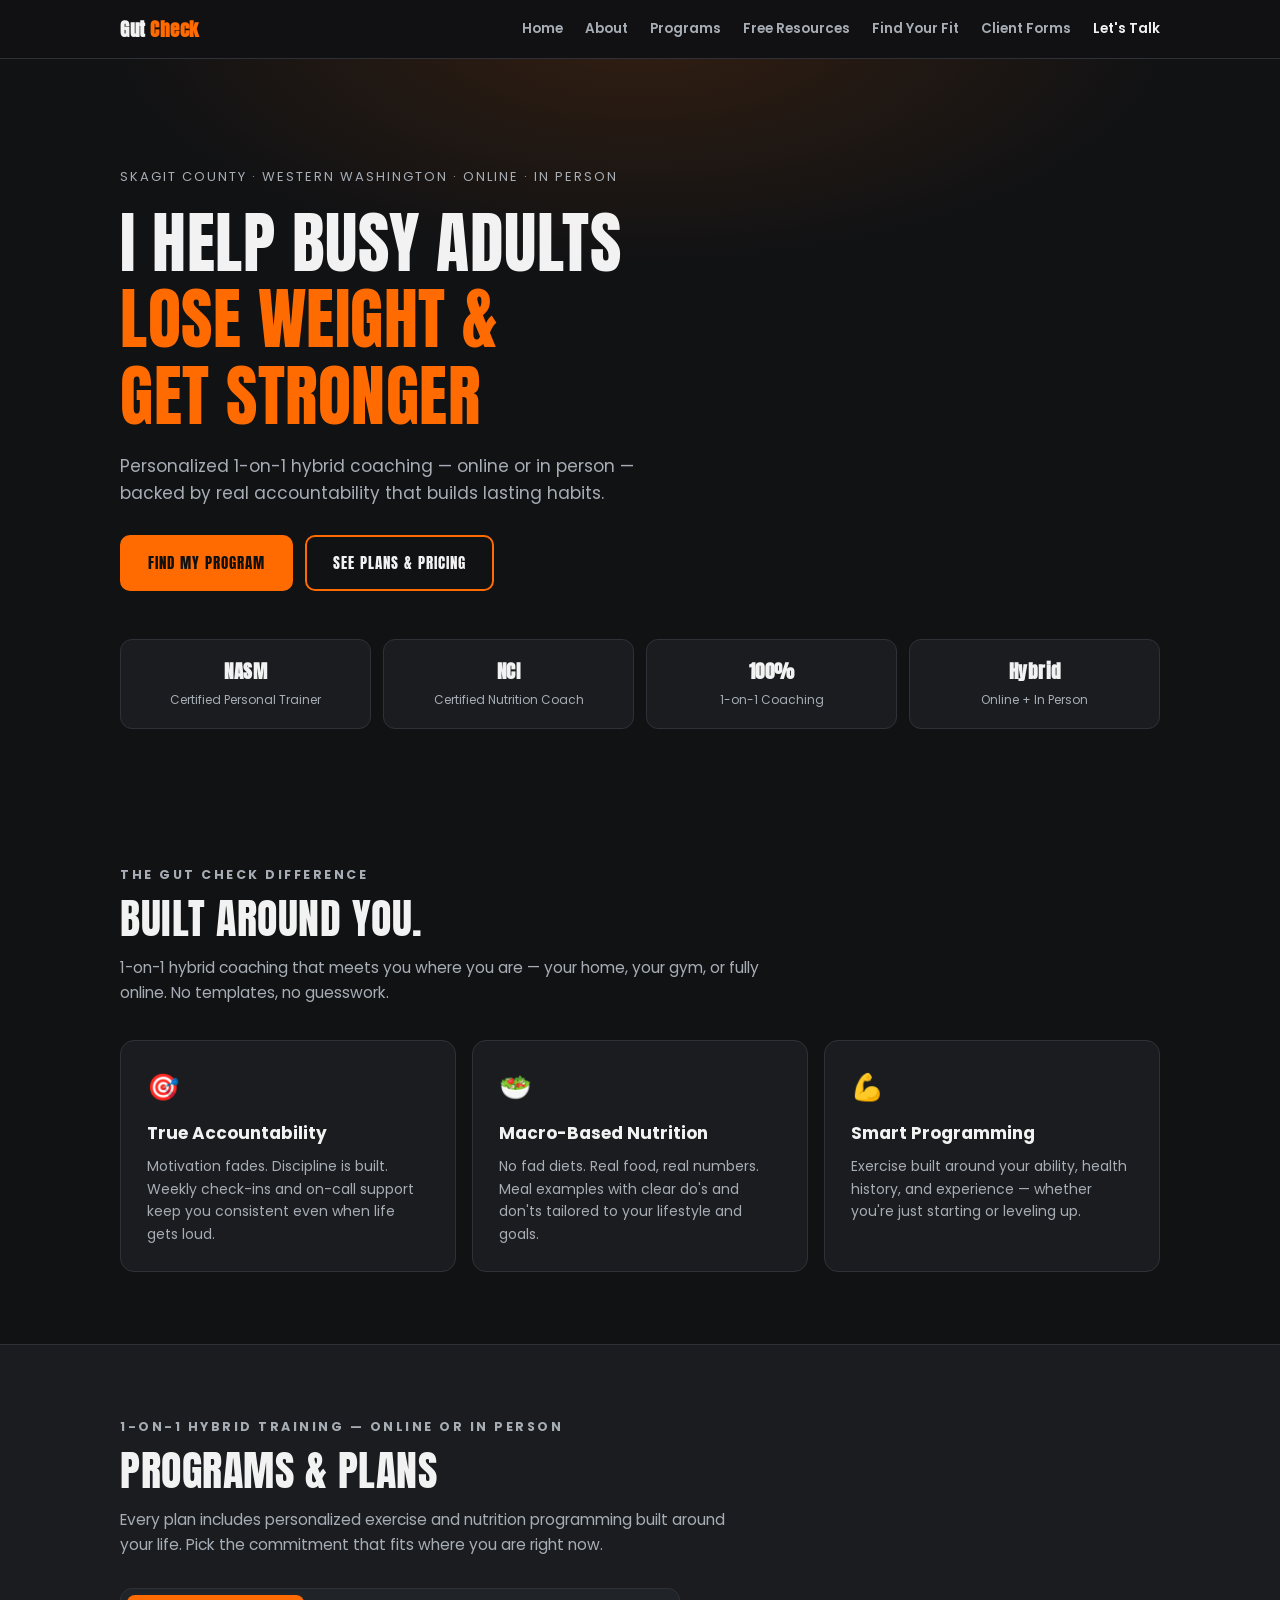
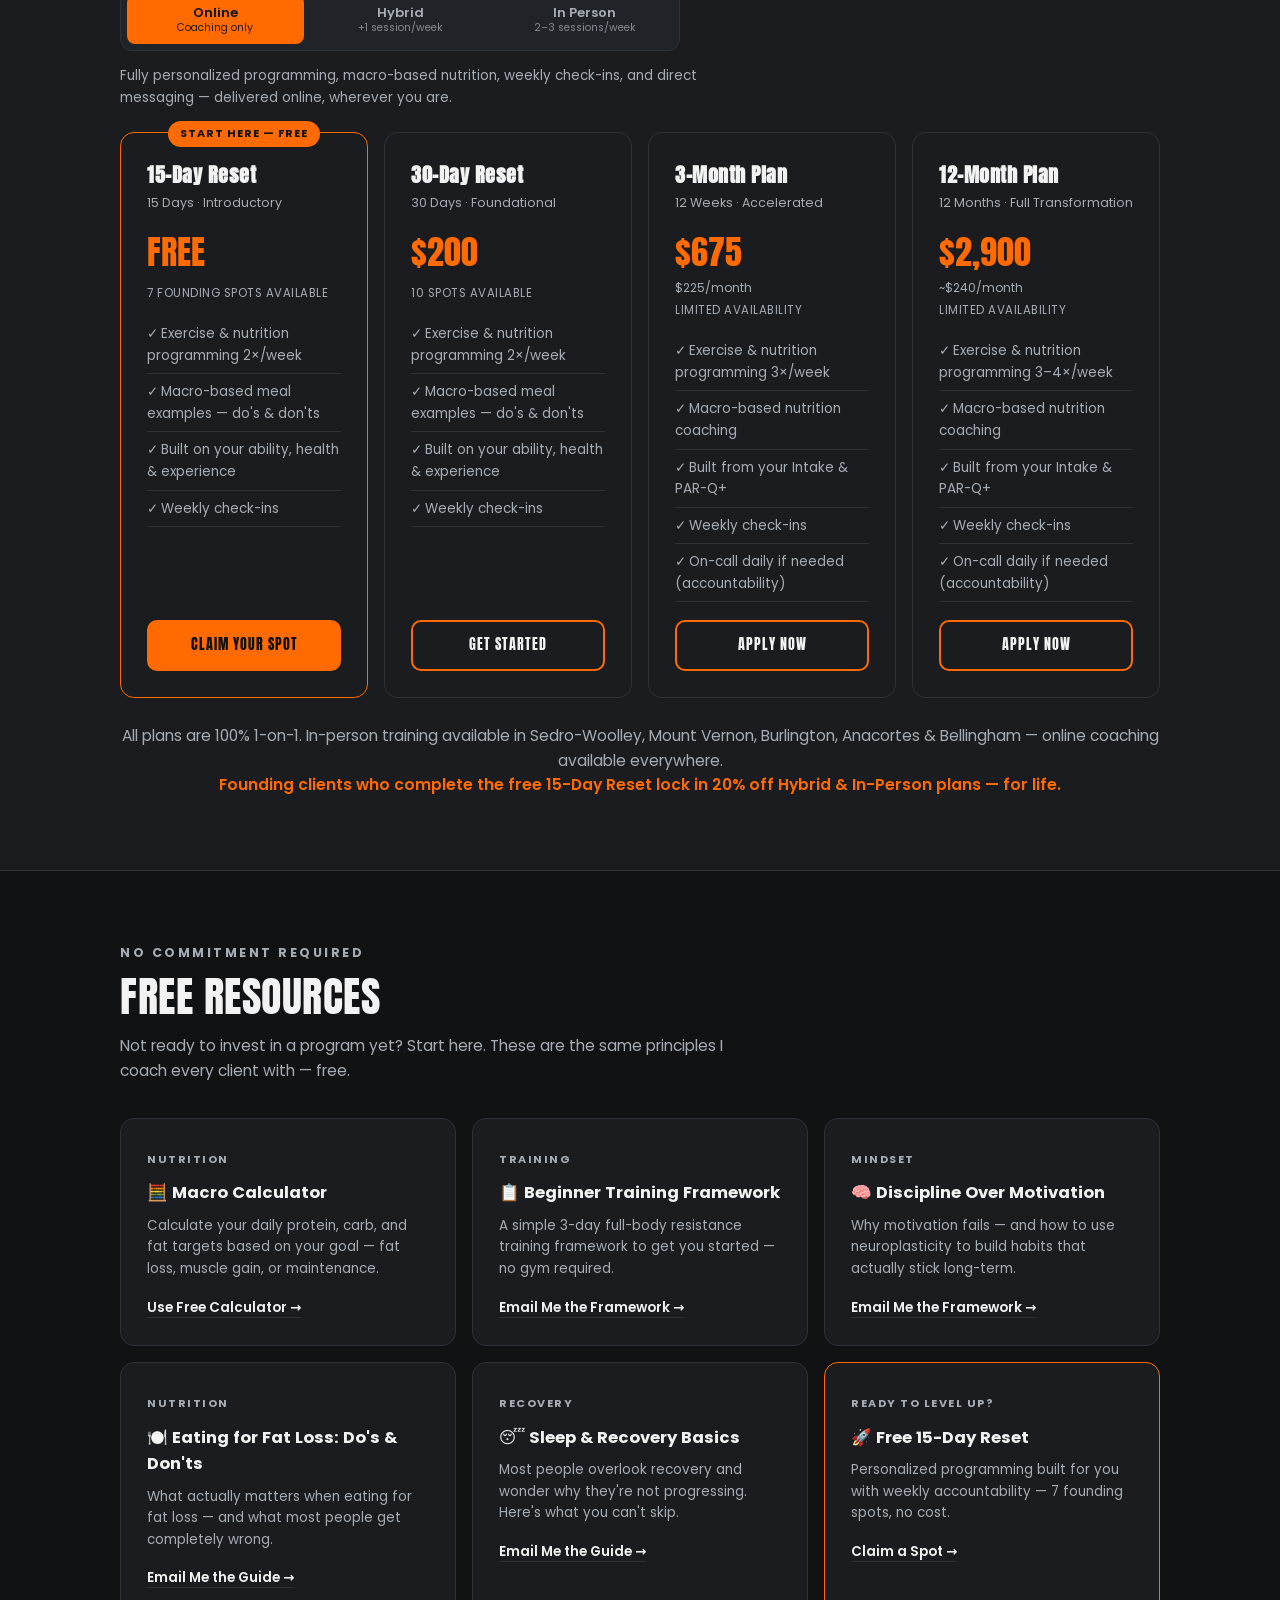
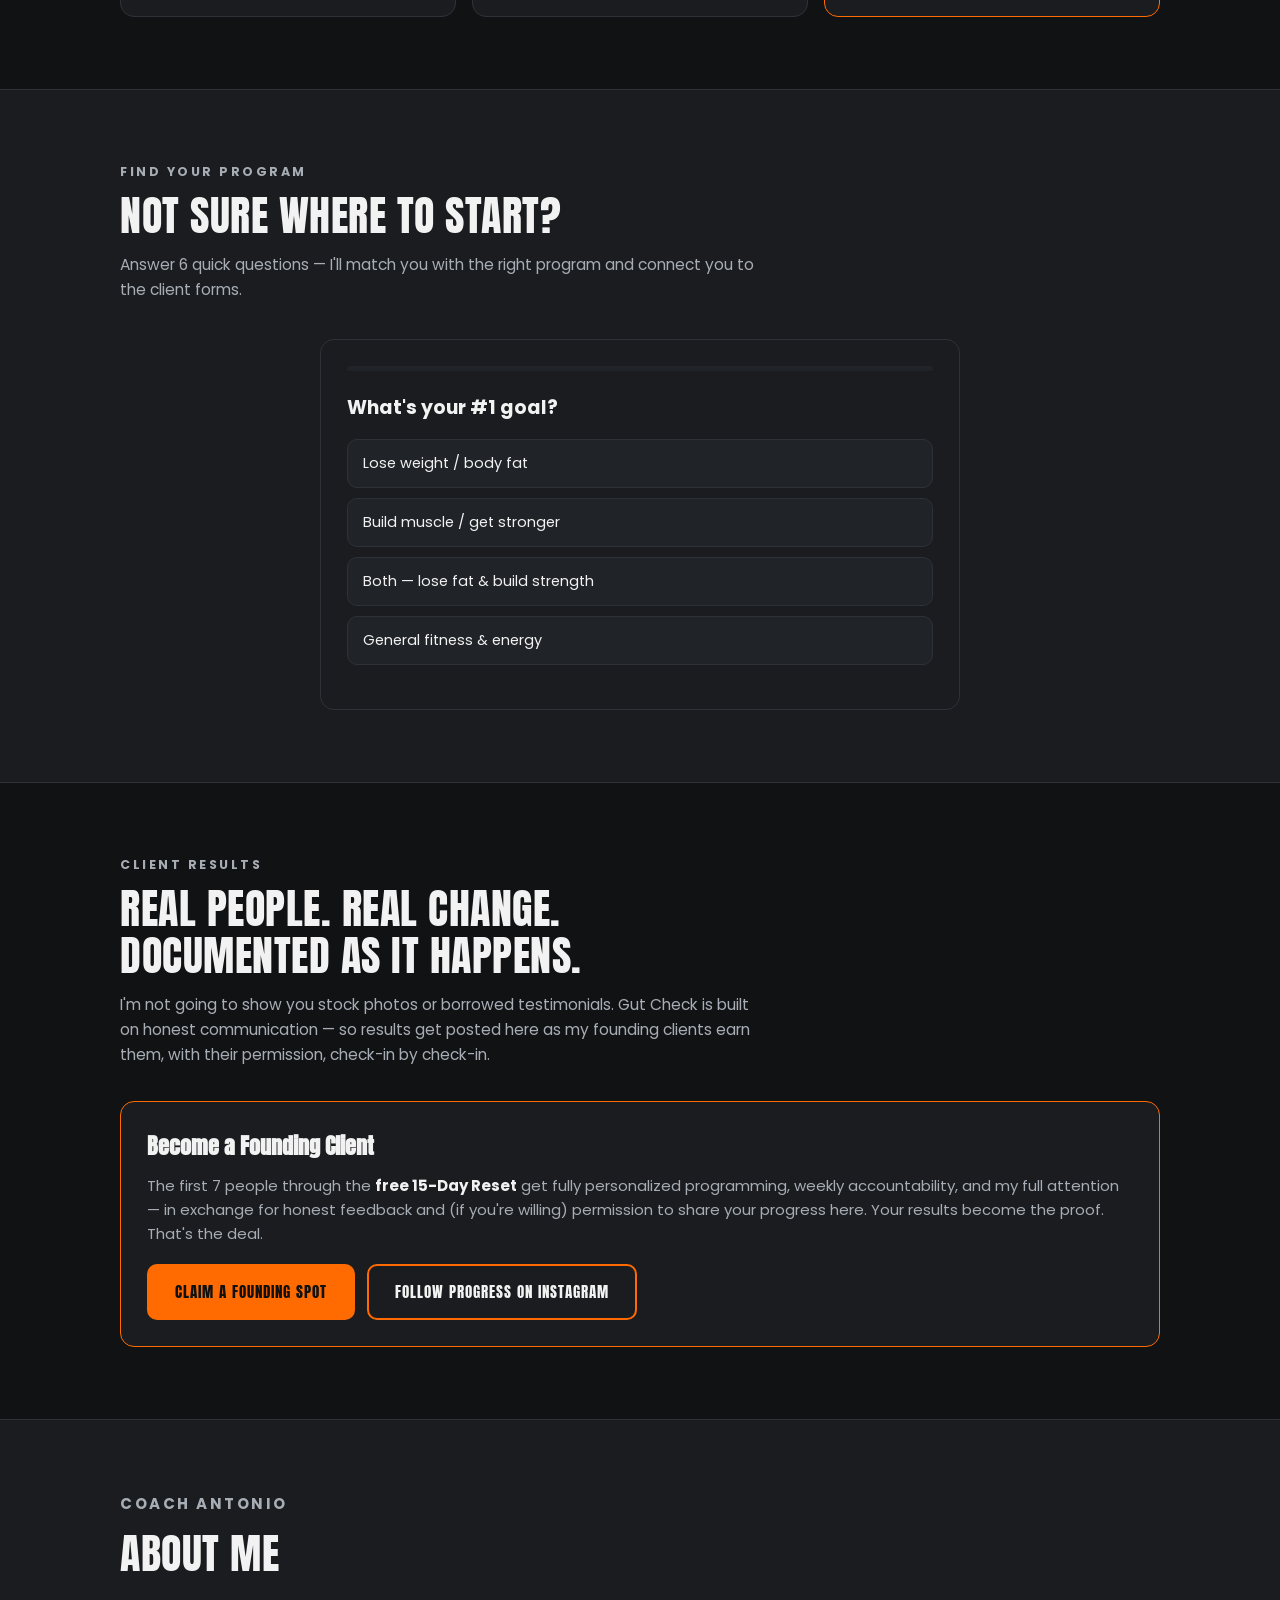
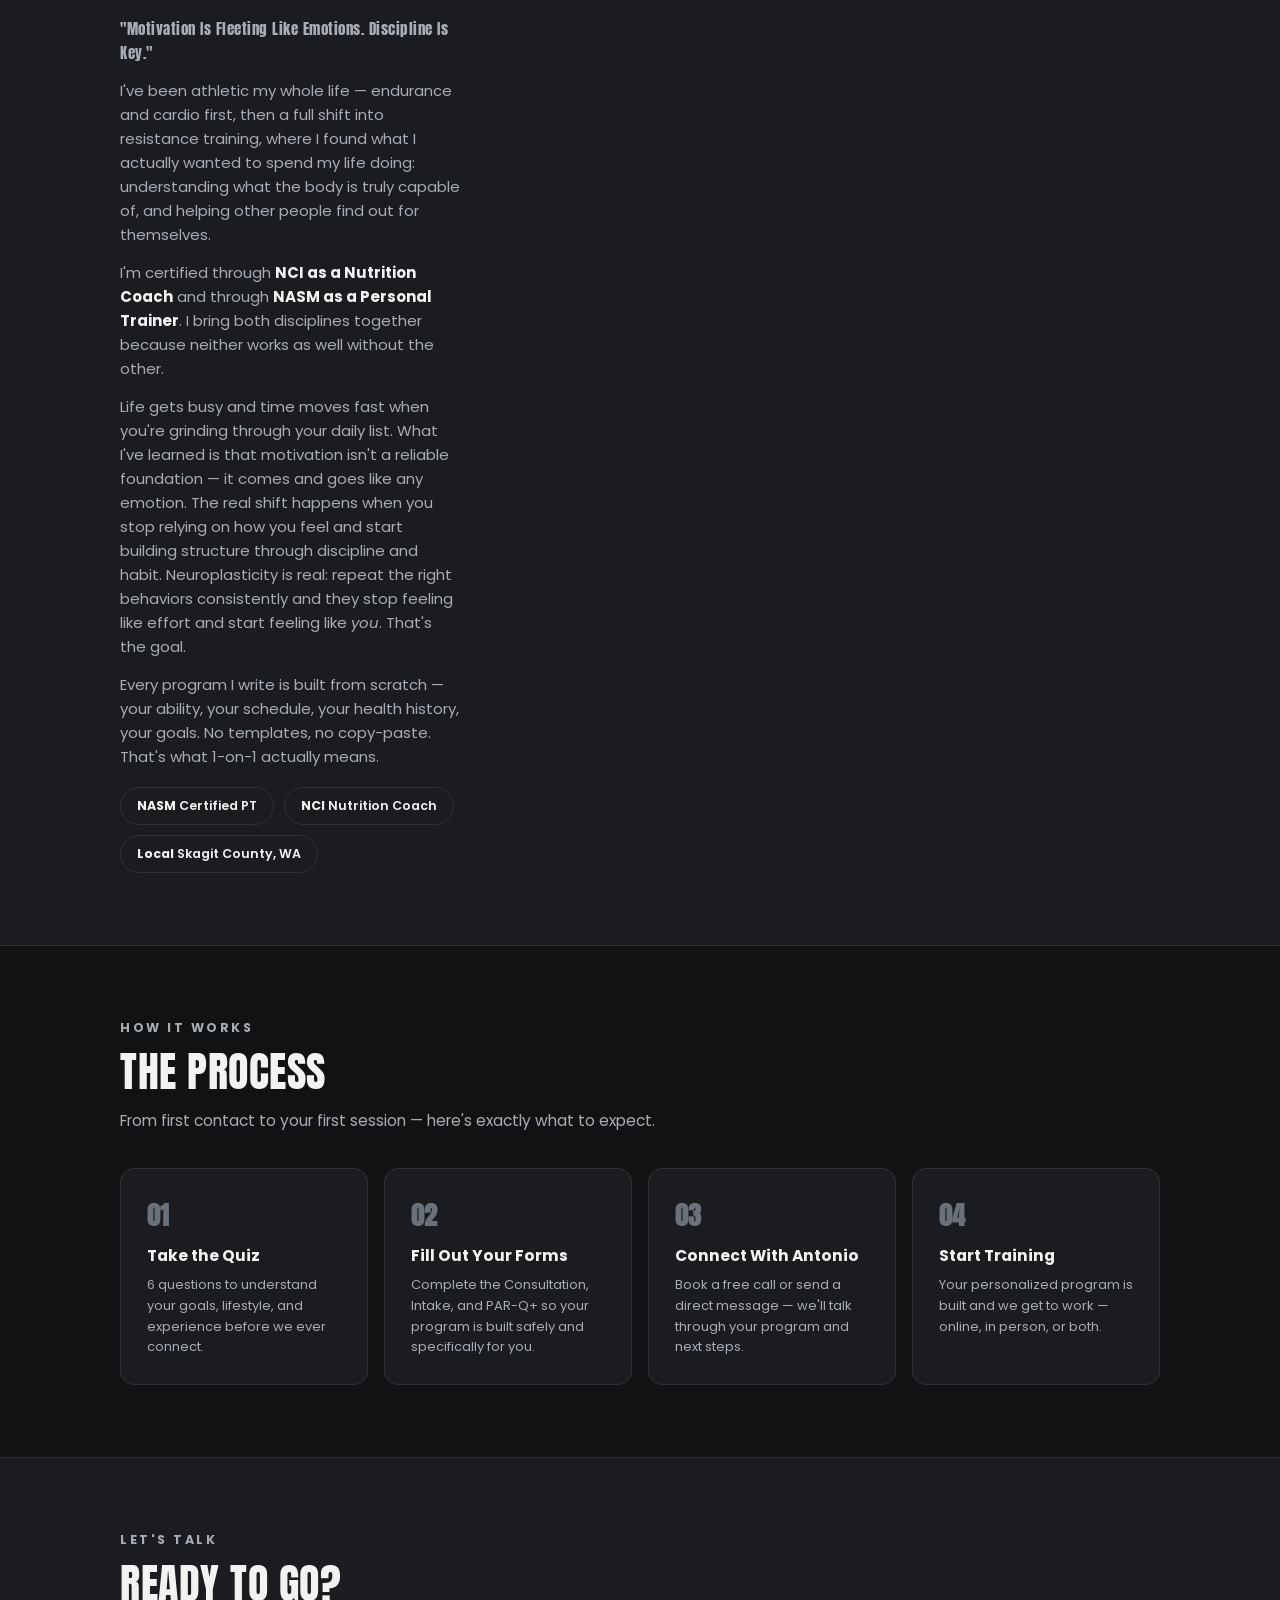
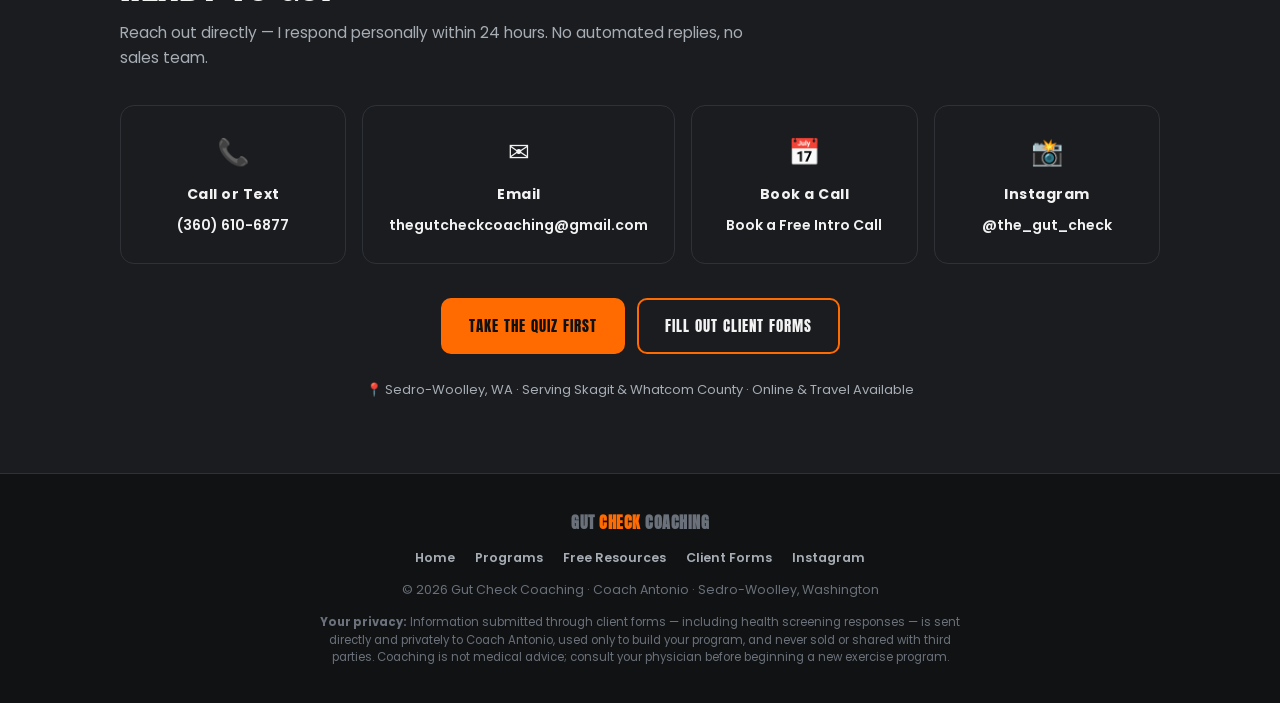
==== commit 203d033f: "Add files via upload" ====
--- a/index.html
+++ b/index.html
@@ -1,928 +1,634 @@
 <!DOCTYPE html>
 <html lang="en">
 <head>
-  <meta charset="UTF-8"/>
-  <meta name="viewport" content="width=device-width,initial-scale=1.0"/>
-  <title>Gut Check Coaching | Personal Trainer & Nutrition Coach – Western Washington</title>
-  <meta name="description" content="Gut Check Coaching — 1-on-1 hybrid personal training and nutrition coaching for busy adults in Western Washington and online. Lose weight, get stronger, build real habits with Coach Antonio."/>
-  <meta name="keywords" content="personal trainer Western Washington, online personal trainer, nutrition coach, hybrid training, accountability coaching, weight loss coach, NASM certified, NCI nutrition coach, in-home personal trainer, 1 on 1 coaching Tacoma, fitness coach Seattle"/>
-  <meta name="author" content="Coach Antonio – Gut Check Coaching"/>
-  <meta name="robots" content="index,follow"/>
-  <link rel="canonical" href="https://thegutcheck.org/"/>
-  <meta property="og:type" content="website"/>
-  <meta property="og:title" content="Gut Check Coaching | Lose Weight & Get Stronger"/>
-  <meta property="og:description" content="1-on-1 hybrid personal training & nutrition coaching. Online or in person. Western Washington & beyond."/>
-  <meta property="og:url" content="https://thegutcheck.org/"/>
-  <meta property="og:image" content="https://thegutcheck.org/images/coach-antonio.jpg"/>
-  <link rel="icon" type="image/png" href="[data-uri]"/>
-  <script type="application/ld+json">
-  {"@context":"https://schema.org","@type":"LocalBusiness","name":"Gut Check Coaching","description":"1-on-1 hybrid personal training and nutrition coaching for busy adults. Online and in-person, Western Washington.","url":"https://thegutcheck.org","telephone":"+13606106877","email":"thegutcheckcoaching@gmail.com","sameAs":["https://www.instagram.com/the_gut_check","https://calendly.com/barrsreiro336"],"areaServed":["Western Washington","Online"],"founder":{"@type":"Person","name":"Antonio","jobTitle":"Personal Trainer & Nutrition Coach","hasCredential":["NASM Certified Personal Trainer","NCI Nutrition Coach"]},"serviceType":["Personal Training","Nutrition Coaching","Online Coaching","Accountability Coaching"]}
-  </script>
-  <!-- Google Analytics placeholder — add your G-XXXXXXXXXX ID when ready -->
-  <!-- <script async src="https://www.googletagmanager.com/gtag/js?id=G-XXXXXXXXXX"></script>
-  <script>window.dataLayer=window.dataLayer||[];function gtag(){dataLayer.push(arguments)}gtag('js',new Date());gtag('config','G-XXXXXXXXXX');</script> -->
-  <link rel="preconnect" href="https://fonts.googleapis.com"/>
-  <link rel="preconnect" href="https://fonts.gstatic.com" crossorigin/>
-  <link href="https://fonts.googleapis.com/css2?family=Barlow+Condensed:wght@400;600;700;800;900&family=Barlow:ital,wght@0,300;0,400;0,500;0,600;1,300&display=swap" rel="stylesheet"/>
+<meta charset="UTF-8">
+<meta name="viewport" content="width=device-width, initial-scale=1.0">
+<title>Gut Check Coaching | Personal Trainer &amp; Nutrition Coach – Skagit County, WA</title>
+<meta name="description" content="Gut Check Coaching — 1-on-1 hybrid personal training and nutrition coaching for busy adults in Sedro-Woolley, Mount Vernon, Burlington, Anacortes, Bellingham, and online. NASM certified PT, NCI nutrition coach.">
+<meta name="keywords" content="personal trainer Sedro-Woolley, personal trainer Mount Vernon WA, personal trainer Burlington WA, fitness coach Skagit County, nutrition coach Bellingham, online personal trainer Washington, in-home personal trainer Skagit County, hybrid training, NASM certified, NCI nutrition coach">
+<meta name="author" content="Coach Antonio – Gut Check Coaching">
+<meta name="robots" content="index,follow">
+<link rel="canonical" href="https://thegutcheck.org/">
+<meta property="og:title" content="Gut Check Coaching | Lose Weight &amp; Get Stronger">
+<meta property="og:description" content="1-on-1 hybrid personal training &amp; nutrition coaching. Online or in person. Skagit County, WA &amp; beyond.">
+<meta property="og:type" content="website">
+<meta property="og:url" content="https://thegutcheck.org/">
+<meta property="og:image" content="https://thegutcheck.org/images/coach-antonio.jpg">
+<script type="application/ld+json">
+{
+  "@context": "https://schema.org",
+  "@type": "LocalBusiness",
+  "name": "Gut Check Coaching",
+  "description": "1-on-1 hybrid personal training and nutrition coaching — online or in person.",
+  "url": "https://thegutcheck.org",
+  "email": "thegutcheckcoaching@gmail.com",
+  "telephone": "+1-360-610-6877",
+  "address": {"@type": "PostalAddress","addressLocality": "Sedro-Woolley","addressRegion": "WA","addressCountry": "US"},
+  "areaServed": ["Sedro-Woolley","Mount Vernon","Burlington","Anacortes","Bellingham","Skagit County","Whatcom County"],
+  "founder": {"@type": "Person","name": "Coach Antonio"}
+}
+</script>
+<link rel="preconnect" href="https://fonts.googleapis.com">
+<link rel="preconnect" href="https://fonts.gstatic.com" crossorigin>
+<link href="https://fonts.googleapis.com/css2?family=Anton&family=Poppins:wght@400;500;600;700&display=swap" rel="stylesheet">
 <style>
-*,*::before,*::after{box-sizing:border-box;margin:0;padding:0}
+:root{
+  --bg:#111214; --panel:#1a1c1f; --panel-2:#202327; --line:#2e3238;
+  --orange:#FF6B00; --orange-dim:#c85400;
+  --text:#f2f2f2; --muted:#a7adb5; --ok:#3ddc84;
+}
+*{box-sizing:border-box;margin:0;padding:0}
 html{scroll-behavior:smooth}
-:root{
-  --black:#0a0a0a;--charcoal:#141414;--dark:#1c1c1c;--mid:#252525;
-  --border:#2e2e2e;--muted:#777;--light:#c4c4c4;--white:#f0ede8;
-  --accent:#c8a96e;--accent-dim:#9e7f48;--accent-bg:rgba(200,169,110,0.07);
-  --section-alt:#101010
+body{font-family:'Poppins',system-ui,sans-serif;background:var(--bg);color:var(--text);line-height:1.6}
+img{max-width:100%;display:block}
+a{color:var(--text)}
+h1,h2,.display{font-family:'Anton',sans-serif;letter-spacing:.5px;text-transform:uppercase;line-height:1.12;font-weight:400}
+section{padding:72px 0}
+.wrap{max-width:1080px;margin:0 auto;padding:0 20px}
+.eyebrow{color:var(--muted);font-size:12.5px;font-weight:700;letter-spacing:2.5px;text-transform:uppercase;margin-bottom:10px}
+h2{font-size:clamp(28px,4.5vw,42px);margin-bottom:14px}
+.sub{color:var(--muted);max-width:640px;font-size:15.5px}
+.btn{display:inline-block;background:var(--orange);color:#111;font-family:'Anton',sans-serif;text-transform:uppercase;letter-spacing:1px;font-size:15px;padding:14px 26px;border-radius:10px;text-decoration:none;transition:.15s;border:2px solid var(--orange)}
+.btn:hover{background:var(--orange-dim);border-color:var(--orange-dim);color:#fff}
+.btn.ghost{background:transparent;color:var(--text)}
+.btn.ghost:hover{background:rgba(255,107,0,.12);color:var(--text)}
+.card{background:var(--panel);border:1px solid var(--line);border-radius:14px;padding:26px}
+
+/* Nav */
+nav{position:sticky;top:0;z-index:50;background:rgba(17,18,20,.94);backdrop-filter:blur(10px);border-bottom:1px solid var(--line)}
+.nav-in{max-width:1080px;margin:0 auto;padding:14px 20px;display:flex;align-items:center;justify-content:space-between;gap:16px}
+.logo{display:flex;align-items:center;gap:10px;text-decoration:none;color:var(--text)}
+.logo img{height:34px;width:auto}
+.logo b{font-family:'Anton',sans-serif;font-size:19px;letter-spacing:.5px}
+.logo b span{color:var(--orange)}
+.links{display:flex;gap:22px;font-size:13.5px;font-weight:600}
+.links a{color:var(--muted);text-decoration:none}
+.links a:hover,.links a.cta{color:var(--text)}
+.menu-btn{display:none;background:none;border:1px solid var(--line);color:var(--text);border-radius:8px;padding:7px 11px;font-size:18px;cursor:pointer}
+@media(max-width:840px){
+  .links{display:none;position:absolute;top:100%;left:0;right:0;background:var(--panel);border-bottom:1px solid var(--line);flex-direction:column;padding:18px 22px;gap:16px}
+  .links.open{display:flex}
+  .menu-btn{display:block}
 }
-body{font-family:'Barlow',sans-serif;background:var(--black);color:var(--white);font-size:16px;line-height:1.68;-webkit-font-smoothing:antialiased}
-h1,h2,h3,h4{font-family:'Barlow Condensed',sans-serif;font-weight:800;line-height:1.05;letter-spacing:.01em;text-transform:uppercase}
-h1{font-size:clamp(2.8rem,8.5vw,6.2rem)}
-h2{font-size:clamp(1.9rem,4.5vw,3.4rem)}
-h3{font-size:clamp(1.3rem,2.8vw,1.8rem)}
-h4{font-size:.95rem;letter-spacing:.12em;font-weight:700}
-p{font-weight:300;color:var(--light)}
-a{color:inherit;text-decoration:none}
-strong{font-weight:600;color:var(--white)}
-.accent{color:var(--accent)}
-.label{font-family:'Barlow Condensed',sans-serif;font-size:.75rem;font-weight:700;letter-spacing:.2em;text-transform:uppercase;color:var(--accent)}
-.container{max-width:1100px;margin:0 auto;padding:0 26px}
-section{padding:92px 0}
-.divider{width:44px;height:3px;background:var(--accent);margin-bottom:18px}
-.sh{margin-bottom:52px}
-.sh h2{margin-top:10px}
-.sh p{margin-top:13px;max-width:540px;font-size:.97rem}
-.sh-center{text-align:center}
-.sh-center .divider{margin-left:auto;margin-right:auto}
-.sh-center p{margin-left:auto;margin-right:auto}
-
-/* BUTTONS */
-.btn{font-family:'Barlow Condensed',sans-serif;font-size:.85rem;font-weight:800;letter-spacing:.15em;text-transform:uppercase;padding:14px 30px;display:inline-block;cursor:pointer;border:none;transition:all .2s}
-.btn-gold{background:var(--accent);color:var(--black)}
-.btn-gold:hover{background:var(--accent-dim);color:var(--white);transform:translateY(-2px)}
-.btn-ghost{border:2px solid #c8a96e;color:#c8a96e;background:transparent}
-.btn-ghost:hover{border-color:var(--accent);color:var(--accent)}
-
-/* NAV */
-nav{position:fixed;top:0;left:0;right:0;z-index:200;background:rgba(10,10,10,.94);backdrop-filter:blur(16px);border-bottom:1px solid var(--border)}
-.nav-inner{max-width:1100px;margin:0 auto;padding:0 26px;height:66px;display:flex;align-items:center;justify-content:space-between;gap:20px}
-.nav-logo{display:flex;align-items:center;gap:10px}
-.nav-logo img{height:36px;width:36px;object-fit:contain}
-.nav-logo-text{font-family:'Barlow Condensed',sans-serif;font-size:1.35rem;font-weight:900;letter-spacing:.06em;text-transform:uppercase}
-.nav-logo-text span{color:var(--accent)}
-.nav-links{display:flex;gap:26px;list-style:none;align-items:center}
-.nav-links a{font-family:'Barlow Condensed',sans-serif;font-size:.78rem;font-weight:700;letter-spacing:.13em;text-transform:uppercase;color:var(--light);transition:color .2s}
-.nav-links a:hover{color:var(--accent)}
-.nav-cta{background:var(--accent);color:var(--black)!important;padding:7px 16px;transition:background .2s!important}
-.nav-cta:hover{background:var(--accent-dim)!important;color:var(--white)!important}
-.hamburger{display:none;flex-direction:column;gap:5px;cursor:pointer;padding:4px;background:none;border:none}
-.hamburger span{width:23px;height:2px;background:var(--white);display:block;transition:all .3s}
-.mobile-menu{display:none;position:fixed;top:66px;left:0;right:0;background:var(--charcoal);border-bottom:1px solid var(--border);z-index:199;padding:22px 26px;flex-direction:column;gap:0}
-.mobile-menu.open{display:flex}
-.mobile-menu a{font-family:'Barlow Condensed',sans-serif;font-size:1rem;font-weight:700;letter-spacing:.12em;text-transform:uppercase;color:var(--light);padding:13px 0;border-bottom:1px solid var(--border)}
-.mobile-menu a:last-child{border-bottom:none}
-@media(max-width:900px){.nav-links{display:none}.hamburger{display:flex}}
-
-/* HERO */
-#home{min-height:100vh;display:flex;align-items:center;padding-top:66px;position:relative;overflow:hidden}
-.hero-bg{position:absolute;inset:0;background-image:url('[data-uri]